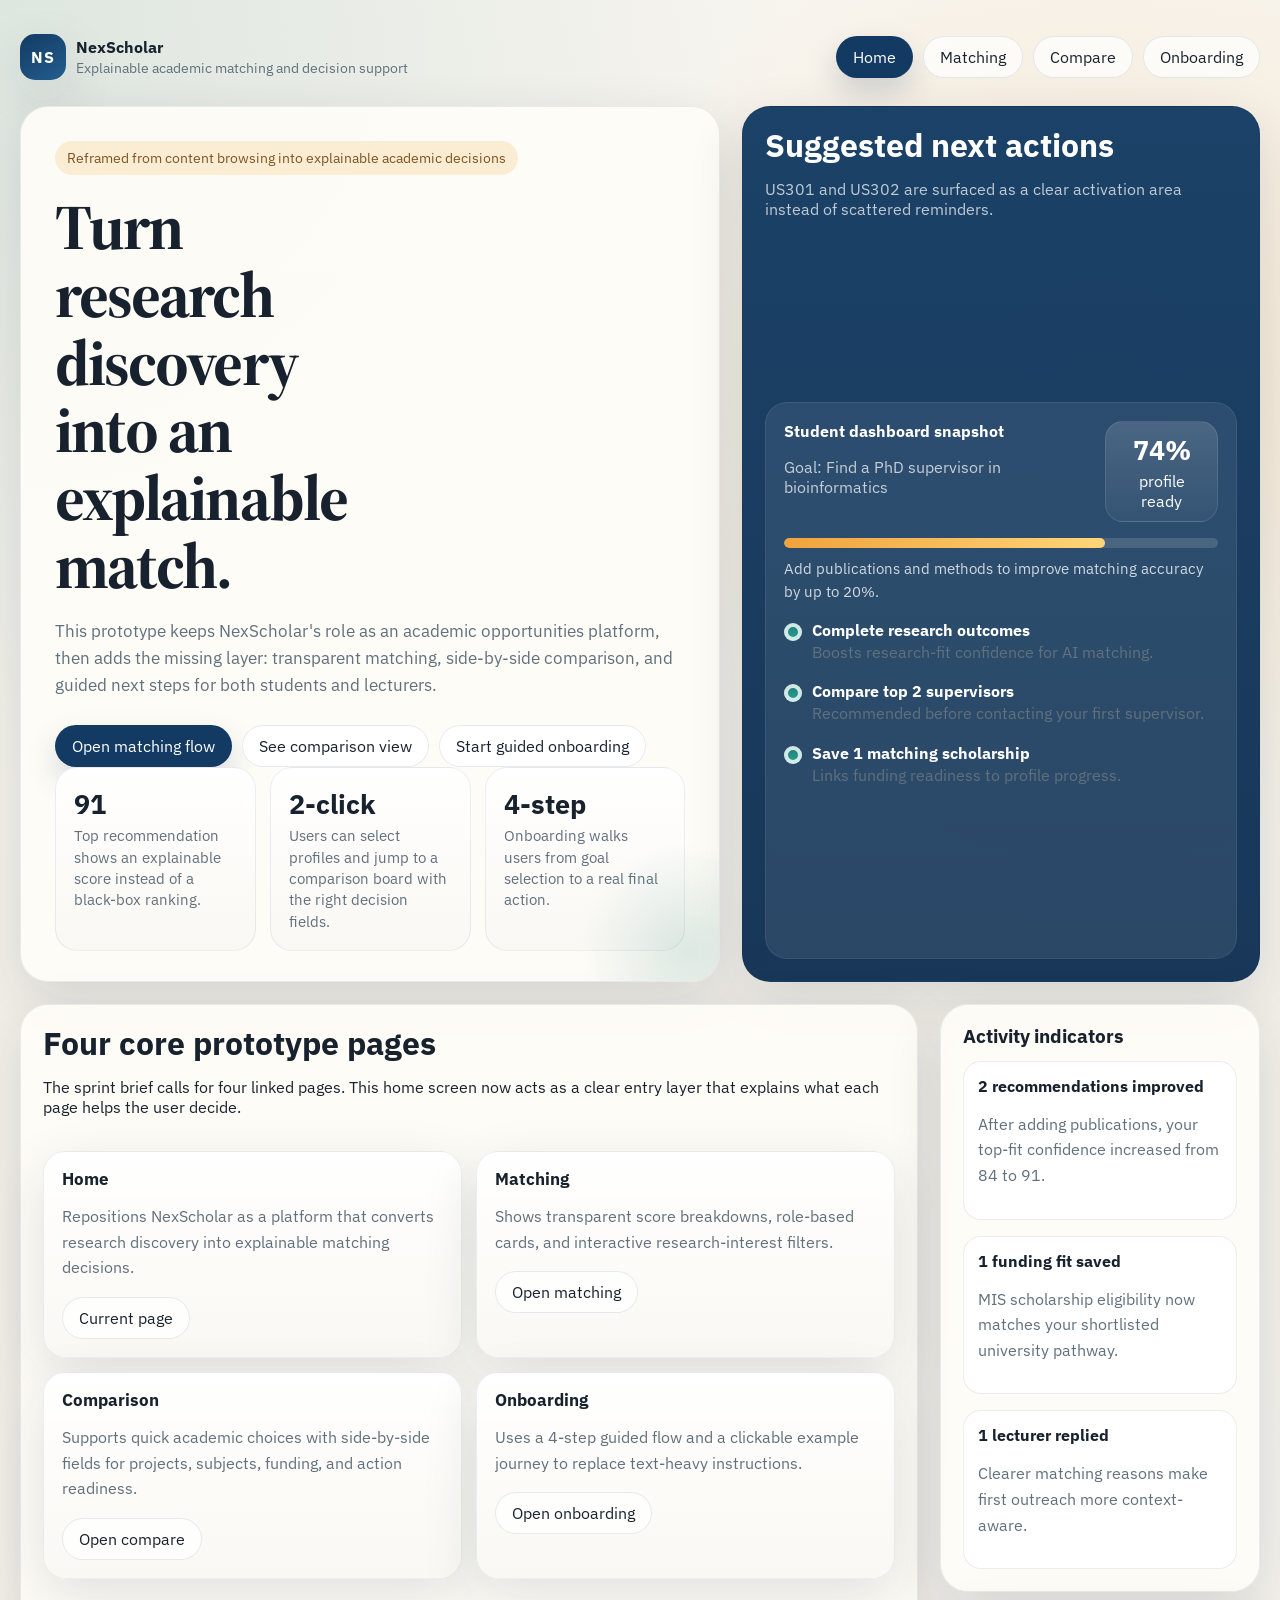
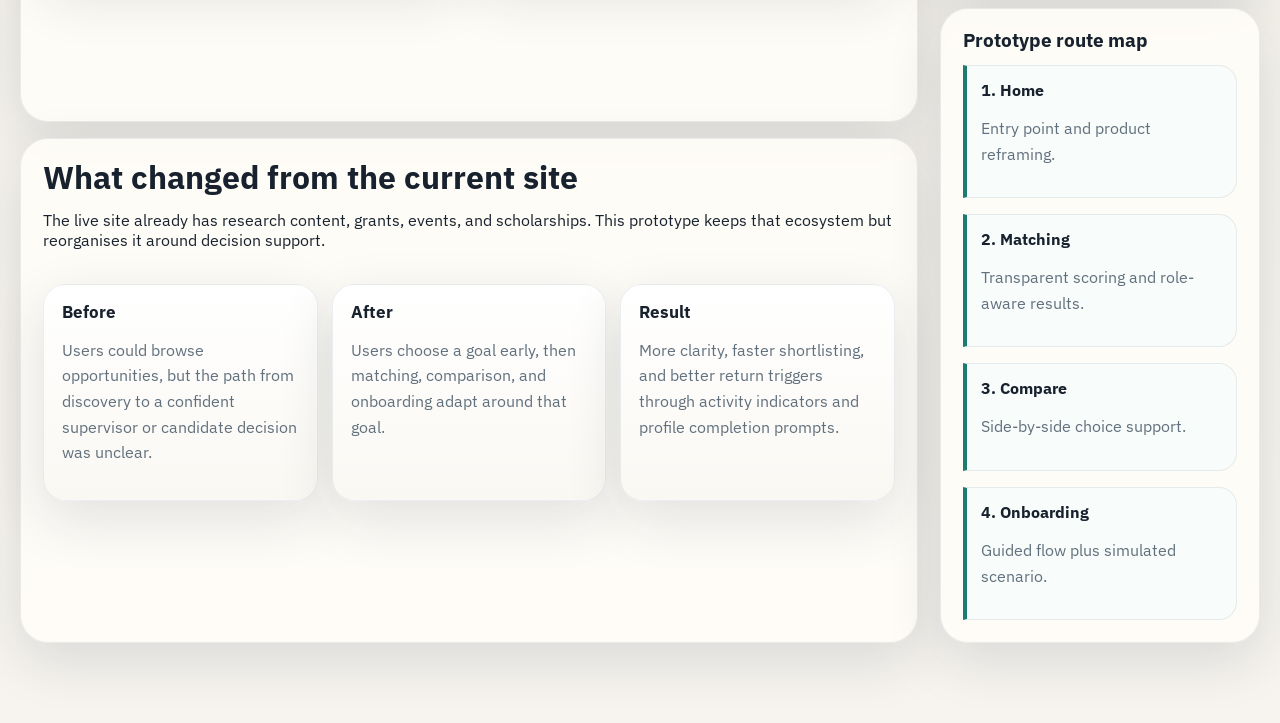
==== index.html @ a086d129 "Update prototype flow and interactions" ====
<!doctype html>
<html lang="en">
<head>
  <meta charset="UTF-8">
  <meta name="viewport" content="width=device-width, initial-scale=1.0">
  <title>NexScholar Prototype - Home</title>
  <link rel="preconnect" href="https://fonts.googleapis.com">
  <link rel="preconnect" href="https://fonts.gstatic.com" crossorigin>
  <link href="https://fonts.googleapis.com/css2?family=IBM+Plex+Sans:wght@400;500;600;700&family=Source+Serif+4:opsz,wght@8..60,600;8..60,700&display=swap" rel="stylesheet">
  <link rel="stylesheet" href="./assets/styles.css">
</head>
<body data-page="home">
  <div class="page-shell">
    <header class="topbar fade-in">
      <a class="brand" href="./index.html">
        <div class="brand-mark">NS</div>
        <div class="brand-copy">
          <strong>NexScholar</strong>
          <span>Explainable academic matching and decision support</span>
        </div>
      </a>
      <nav class="nav">
        <a class="active" href="./index.html">Home</a>
        <a href="./matching.html">Matching</a>
        <a href="./comparison.html">Compare</a>
        <a href="./onboarding.html">Onboarding</a>
      </nav>
    </header>

    <section class="hero">
      <div class="hero-copy fade-in delay-1">
        <div class="eyebrow">Reframed from content browsing into explainable academic decisions</div>
        <h1>Turn research discovery into an explainable match.</h1>
        <p>
          This prototype keeps NexScholar's role as an academic opportunities platform, then adds the missing layer:
          transparent matching, side-by-side comparison, and guided next steps for both students and lecturers.
        </p>
        <div class="hero-actions">
          <a class="button primary" href="./matching.html">Open matching flow</a>
          <a class="button secondary" href="./comparison.html">See comparison view</a>
          <a class="button secondary" href="./onboarding.html">Start guided onboarding</a>
        </div>
        <div class="stats-grid">
          <div class="stat">
            <strong>91</strong>
            <span>Top recommendation shows an explainable score instead of a black-box ranking.</span>
          </div>
          <div class="stat">
            <strong>2-click</strong>
            <span>Users can select profiles and jump to a comparison board with the right decision fields.</span>
          </div>
          <div class="stat">
            <strong>4-step</strong>
            <span>Onboarding walks users from goal selection to a real final action.</span>
          </div>
        </div>
      </div>

      <aside class="hero-panel fade-in delay-2">
        <div>
          <h2>Suggested next actions</h2>
          <p class="muted-light">US301 and US302 are surfaced as a clear activation area instead of scattered reminders.</p>
        </div>
        <div class="student-card">
          <div class="split-top">
            <div>
              <strong>Student dashboard snapshot</strong>
              <p class="muted-light">Goal: Find a PhD supervisor in bioinformatics</p>
            </div>
            <div class="score-badge">
              <strong>74%</strong>
              <span>profile ready</span>
            </div>
          </div>
          <div class="progress-shell">
            <div class="progress-track">
              <span style="width: 74%"></span>
            </div>
            <div class="progress-caption">Add publications and methods to improve matching accuracy by up to 20%.</div>
          </div>
          <div class="check-grid">
            <div class="check"><div><strong>Complete research outcomes</strong><div class="caption">Boosts research-fit confidence for AI matching.</div></div></div>
            <div class="check"><div><strong>Compare top 2 supervisors</strong><div class="caption">Recommended before contacting your first supervisor.</div></div></div>
            <div class="check"><div><strong>Save 1 matching scholarship</strong><div class="caption">Links funding readiness to profile progress.</div></div></div>
          </div>
        </div>
      </aside>
    </section>

    <div class="layout">
      <main class="stack">
        <section class="panel fade-in delay-2">
          <div class="section-head">
            <div>
              <h2>Four core prototype pages</h2>
              <p>The sprint brief calls for four linked pages. This home screen now acts as a clear entry layer that explains what each page helps the user decide.</p>
            </div>
          </div>
          <div class="tiles-2">
            <article class="tile">
              <h3>Home</h3>
              <p>Repositions NexScholar as a platform that converts research discovery into explainable matching decisions.</p>
              <div class="actions-row"><a class="pill" href="./index.html">Current page</a></div>
            </article>
            <article class="tile">
              <h3>Matching</h3>
              <p>Shows transparent score breakdowns, role-based cards, and interactive research-interest filters.</p>
              <div class="actions-row"><a class="pill" href="./matching.html">Open matching</a></div>
            </article>
            <article class="tile">
              <h3>Comparison</h3>
              <p>Supports quick academic choices with side-by-side fields for projects, subjects, funding, and action readiness.</p>
              <div class="actions-row"><a class="pill" href="./comparison.html">Open compare</a></div>
            </article>
            <article class="tile">
              <h3>Onboarding</h3>
              <p>Uses a 4-step guided flow and a clickable example journey to replace text-heavy instructions.</p>
              <div class="actions-row"><a class="pill" href="./onboarding.html">Open onboarding</a></div>
            </article>
          </div>
        </section>

        <section class="panel fade-in delay-3">
          <div class="section-head">
            <div>
              <h2>What changed from the current site</h2>
              <p>The live site already has research content, grants, events, and scholarships. This prototype keeps that ecosystem but reorganises it around decision support.</p>
            </div>
          </div>
          <div class="cards-3">
            <article class="feature-card">
              <h3>Before</h3>
              <p>Users could browse opportunities, but the path from discovery to a confident supervisor or candidate decision was unclear.</p>
            </article>
            <article class="feature-card">
              <h3>After</h3>
              <p>Users choose a goal early, then matching, comparison, and onboarding adapt around that goal.</p>
            </article>
            <article class="feature-card">
              <h3>Result</h3>
              <p>More clarity, faster shortlisting, and better return triggers through activity indicators and profile completion prompts.</p>
            </article>
          </div>
        </section>
      </main>

      <aside class="aside-column">
        <section class="aside-card fade-in delay-2">
          <h3>Activity indicators</h3>
          <div class="feed-list" style="margin-top: 14px;">
            <div class="feed-item">
              <strong>2 recommendations improved</strong>
              <p>After adding publications, your top-fit confidence increased from 84 to 91.</p>
            </div>
            <div class="feed-item">
              <strong>1 funding fit saved</strong>
              <p>MIS scholarship eligibility now matches your shortlisted university pathway.</p>
            </div>
            <div class="feed-item">
              <strong>1 lecturer replied</strong>
              <p>Clearer matching reasons make first outreach more context-aware.</p>
            </div>
          </div>
        </section>

        <section class="aside-card fade-in delay-3">
          <h3>Prototype route map</h3>
          <div class="timeline" style="margin-top: 14px;">
            <div class="timeline-item">
              <strong>1. Home</strong>
              <p>Entry point and product reframing.</p>
            </div>
            <div class="timeline-item">
              <strong>2. Matching</strong>
              <p>Transparent scoring and role-aware results.</p>
            </div>
            <div class="timeline-item">
              <strong>3. Compare</strong>
              <p>Side-by-side choice support.</p>
            </div>
            <div class="timeline-item">
              <strong>4. Onboarding</strong>
              <p>Guided flow plus simulated scenario.</p>
            </div>
          </div>
        </section>
      </aside>
    </div>
  </div>

  <script src="./assets/app.js"></script>
</body>
</html>
---- assets/styles.css ----
:root {
  --bg: #f4f1ea;
  --paper: rgba(255, 253, 248, 0.9);
  --ink: #18222e;
  --muted: #61707d;
  --line: #d7d0c4;
  --deep: #123a63;
  --deep-2: #1d4d7b;
  --accent: #1e7b72;
  --warm: #f1a33c;
  --rose: #c96a5b;
  --soft-blue: #dfeaf6;
  --soft-green: #ddf0ea;
  --soft-gold: #faedd4;
  --soft-rose: #f7e0db;
  --shadow: 0 18px 55px rgba(16, 34, 51, 0.12);
  --radius-xl: 28px;
  --radius-lg: 22px;
  --radius-md: 18px;
}

* {
  box-sizing: border-box;
}

html {
  scroll-behavior: smooth;
}

body {
  margin: 0;
  color: var(--ink);
  font-family: "IBM Plex Sans", sans-serif;
  background:
    radial-gradient(circle at top left, rgba(30, 123, 114, 0.12), transparent 30%),
    radial-gradient(circle at 86% 16%, rgba(241, 163, 60, 0.16), transparent 22%),
    linear-gradient(180deg, #f8f5ef 0%, #f2efe8 45%, #f7f4ef 100%);
}

a {
  color: inherit;
  text-decoration: none;
}

button {
  font: inherit;
}

.page-shell {
  max-width: 1320px;
  margin: 0 auto;
  padding: 24px 20px 80px;
}

.topbar,
.brand,
.nav,
.hero-actions,
.actions-row,
.chip-row,
.tags,
.meta,
.tour-controls {
  display: flex;
  gap: 10px;
  flex-wrap: wrap;
}

.topbar {
  align-items: center;
  justify-content: space-between;
  padding: 10px 0 26px;
}

.brand {
  align-items: center;
}

.brand-mark {
  width: 46px;
  height: 46px;
  border-radius: 15px;
  background: linear-gradient(145deg, var(--deep), #245e8f);
  display: grid;
  place-items: center;
  color: white;
  font-weight: 700;
  letter-spacing: 0.06em;
  box-shadow: var(--shadow);
}

.brand-copy strong {
  display: block;
  font-size: 1rem;
}

.brand-copy span {
  color: var(--muted);
  font-size: 0.9rem;
}

.nav {
  align-items: center;
  justify-content: flex-end;
}

.nav a,
.button,
.pill,
.role-toggle button,
.mini-tab,
.workflow-action {
  border: 1px solid rgba(18, 58, 99, 0.1);
  background: rgba(255, 255, 255, 0.72);
  color: var(--ink);
  border-radius: 999px;
  padding: 10px 16px;
  cursor: pointer;
  transition: 180ms ease;
}

.nav a:hover,
.button:hover,
.pill:hover,
.role-toggle button:hover,
.mini-tab:hover,
.workflow-action:hover {
  transform: translateY(-1px);
  border-color: rgba(18, 58, 99, 0.2);
  background: white;
}

.nav a.active,
.button.primary,
.role-toggle button.active,
.mini-tab.active,
.workflow-action.active {
  background: var(--deep);
  color: white;
  border-color: transparent;
  box-shadow: 0 14px 30px rgba(18, 58, 99, 0.18);
}

.button.secondary {
  background: white;
}

.eyebrow {
  display: inline-flex;
  align-items: center;
  gap: 10px;
  padding: 8px 12px;
  border-radius: 999px;
  background: var(--soft-gold);
  color: #7f5420;
  font-size: 0.88rem;
  margin-bottom: 18px;
}

.hero,
.layout,
.workflow-shell,
.comparison-grid {
  display: grid;
  gap: 22px;
}

.hero {
  grid-template-columns: 1.15fr 0.85fr;
  align-items: stretch;
  margin-bottom: 22px;
}

.layout {
  grid-template-columns: minmax(0, 1fr) 320px;
}

.comparison-grid {
  grid-template-columns: repeat(auto-fit, minmax(260px, 1fr));
}

.workflow-shell {
  grid-template-columns: 280px minmax(0, 1fr);
}

.stack,
.aside-column,
.meter,
.check-grid,
.compare-list,
.list-stack,
.timeline,
.feed-list,
.step-list,
.step-flow {
  display: grid;
  gap: 16px;
}

.hero-copy,
.hero-panel,
.panel,
.tile,
.feature-card,
.aside-card,
.match-card,
.compare-card,
.step-card,
.demo-panel {
  background: var(--paper);
  border: 1px solid rgba(24, 34, 46, 0.08);
  border-radius: var(--radius-xl);
  box-shadow: var(--shadow);
}

.hero-copy {
  padding: 34px 34px 30px;
  position: relative;
  overflow: hidden;
}

.hero-copy::after {
  content: "";
  position: absolute;
  inset: auto -80px -80px auto;
  width: 220px;
  height: 220px;
  border-radius: 50%;
  background: radial-gradient(circle, rgba(30, 123, 114, 0.15), transparent 70%);
}

h1,
h2,
h3,
h4 {
  margin: 0;
  line-height: 1.06;
}

h1,
.display {
  font-family: "Source Serif 4", serif;
  letter-spacing: -0.03em;
}

h1 {
  font-size: clamp(2.8rem, 5vw, 4.5rem);
  max-width: 10ch;
}

h2 {
  font-size: 2rem;
}

.hero-copy p,
.feature-card p,
.tile p,
.aside-card p,
.caption,
.compare-card p,
.match-card p,
.demo-panel p {
  color: var(--muted);
  line-height: 1.6;
}

.hero-copy p {
  max-width: 62ch;
  font-size: 1.06rem;
  margin: 18px 0 26px;
}

.stats-grid,
.tiles-2,
.cards-2,
.cards-3 {
  display: grid;
  gap: 14px;
}

.stats-grid {
  grid-template-columns: repeat(3, minmax(0, 1fr));
}

.tiles-2,
.cards-2 {
  grid-template-columns: repeat(2, minmax(0, 1fr));
}

.cards-3 {
  grid-template-columns: repeat(3, minmax(0, 1fr));
}

.stat,
.tile,
.feature-card,
.match-card,
.compare-card,
.step-card {
  padding: 18px;
  border-radius: var(--radius-lg);
  border: 1px solid rgba(18, 58, 99, 0.08);
  background: linear-gradient(180deg, #ffffff, #faf8f3);
}

.hero-panel {
  padding: 22px;
  display: grid;
  gap: 16px;
  background: linear-gradient(180deg, rgba(18, 58, 99, 0.96), rgba(15, 47, 82, 0.96));
  color: white;
}

.muted-light {
  color: rgba(255, 255, 255, 0.72);
}

.student-card,
.dark-card {
  background: rgba(255, 255, 255, 0.08);
  border-radius: var(--radius-lg);
  padding: 18px;
  border: 1px solid rgba(255, 255, 255, 0.08);
}

.split-top,
.match-header,
.section-head {
  display: flex;
  justify-content: space-between;
  gap: 12px;
  align-items: flex-start;
}

.section-head {
  margin-bottom: 18px;
}

.score-badge,
.score-chip {
  min-width: 84px;
  text-align: center;
  border-radius: var(--radius-md);
  padding: 10px 12px;
}

.score-badge {
  border: 1px solid rgba(255, 255, 255, 0.1);
  background: linear-gradient(180deg, rgba(255,255,255,0.14), rgba(255,255,255,0.04));
}

.score-chip {
  background: var(--soft-blue);
  color: var(--deep);
}

.score-badge strong,
.score-chip strong,
.stat strong {
  display: block;
  font-size: 1.7rem;
  margin-bottom: 4px;
}

.stat span {
  color: var(--muted);
  font-size: 0.92rem;
  line-height: 1.45;
}

.progress-shell {
  margin: 16px 0;
}

.progress-track,
.bar {
  width: 100%;
  height: 10px;
  background: rgba(255,255,255,0.14);
  border-radius: 999px;
  overflow: hidden;
}

.progress-track span,
.bar span {
  display: block;
  height: 100%;
  border-radius: inherit;
  background: linear-gradient(90deg, var(--warm), #ffd578);
}

.progress-caption {
  margin-top: 10px;
  color: rgba(255,255,255,0.78);
  line-height: 1.55;
  font-size: 0.92rem;
}

.meter-row {
  display: grid;
  grid-template-columns: 110px 1fr 38px;
  gap: 12px;
  align-items: center;
}

.meter-row strong {
  font-size: 0.95rem;
}

.explain,
.demo-panel {
  margin-top: 16px;
  padding: 14px;
  background: var(--soft-blue);
  border-radius: var(--radius-md);
  color: #234b74;
  line-height: 1.55;
}

.panel,
.aside-card {
  padding: 22px;
}

.filter-shell {
  display: grid;
  gap: 14px;
}

.filter-group {
  display: grid;
  gap: 10px;
}

.filter-label {
  font-size: 0.9rem;
  color: var(--muted);
  font-weight: 600;
}

.match-card {
  display: grid;
  gap: 14px;
}

.match-card .tags,
.compare-card .tags {
  gap: 8px;
}

.tag {
  font-size: 0.82rem;
  padding: 8px 10px;
  border-radius: 999px;
  background: #eef4f7;
  color: #365269;
}

.meta span {
  font-size: 0.78rem;
  padding: 6px 9px;
  border-radius: 999px;
  background: #edf2f7;
  color: #48617b;
}

.compare-row {
  display: grid;
  grid-template-columns: 1fr auto;
  gap: 12px;
  padding-bottom: 10px;
  border-bottom: 1px dashed var(--line);
  font-size: 0.95rem;
}

.compare-row:last-child {
  border-bottom: 0;
  padding-bottom: 0;
}

.aside-column {
  position: sticky;
  top: 14px;
  align-self: start;
}

.timeline-item,
.feed-item,
.rail-item {
  padding: 14px;
  border-radius: var(--radius-md);
  background: #fff;
  border: 1px solid rgba(24, 34, 46, 0.08);
}

.timeline-item {
  border-left: 4px solid var(--accent);
  background: #f8fcfb;
  border-radius: 0 var(--radius-md) var(--radius-md) 0;
}

.timeline-item strong,
.feed-item strong,
.rail-item strong {
  display: block;
  margin-bottom: 6px;
}

.step-card {
  display: grid;
  grid-template-columns: 40px 1fr;
  gap: 12px;
  opacity: 0.6;
  transition: 180ms ease;
}

.step-card.active,
.step-card.complete {
  opacity: 1;
}

.step-card.complete {
  background: linear-gradient(180deg, #fff, #f4faf7);
}

.step-index {
  width: 40px;
  height: 40px;
  border-radius: 14px;
  display: grid;
  place-items: center;
  background: var(--soft-green);
  color: #185850;
  font-weight: 700;
}

.check {
  display: grid;
  grid-template-columns: 18px 1fr;
  gap: 10px;
  align-items: start;
}

.checkbox-row {
  display: flex;
  align-items: center;
  gap: 10px;
  color: var(--muted);
  font-size: 0.94rem;
}

.checkbox-row input {
  width: 16px;
  height: 16px;
}

.check::before {
  content: "";
  width: 18px;
  height: 18px;
  margin-top: 3px;
  border-radius: 50%;
  background: linear-gradient(180deg, var(--accent), #2aa39a);
  box-shadow: inset 0 0 0 4px rgba(255,255,255,0.8);
}

.workflow-column h3 {
  margin-bottom: 12px;
}

.workflow-action {
  text-align: left;
}

.table-shell {
  overflow-x: auto;
}

.compare-table {
  width: 100%;
  border-collapse: collapse;
  min-width: 720px;
}

.compare-table th,
.compare-table td {
  padding: 14px;
  border-bottom: 1px solid #ebe5d8;
  text-align: left;
  vertical-align: top;
}

.compare-table th {
  background: #fbf7ef;
  font-size: 0.92rem;
}

.compare-card h3,
.match-card h3,
.tile h3,
.feature-card h3 {
  font-size: 1.08rem;
  margin-bottom: 6px;
}

.compare-card .score-line {
  display: flex;
  align-items: center;
  justify-content: space-between;
  gap: 12px;
  margin-bottom: 12px;
}

.status-good {
  color: #196a4a;
}

.status-warn {
  color: #9a5b0d;
}

.status-risk {
  color: #a14236;
}

.tour-overlay {
  position: fixed;
  inset: 0;
  z-index: 50;
}

.tour-backdrop {
  position: absolute;
  inset: 0;
  background: rgba(15, 27, 41, 0.58);
  backdrop-filter: blur(3px);
}

.tour-bubble {
  position: absolute;
  right: 24px;
  bottom: 24px;
  width: min(420px, calc(100vw - 32px));
  padding: 24px;
  border-radius: var(--radius-xl);
  background: white;
  box-shadow: 0 24px 70px rgba(9, 20, 34, 0.28);
}

.fade-in {
  opacity: 0;
  transform: translateY(16px);
  animation: fadeUp 0.7s ease forwards;
}

.delay-1 { animation-delay: 0.08s; }
.delay-2 { animation-delay: 0.16s; }
.delay-3 { animation-delay: 0.24s; }

@keyframes fadeUp {
  to {
    opacity: 1;
    transform: translateY(0);
  }
}

@media (max-width: 1120px) {
  .hero,
  .layout,
  .workflow-shell {
    grid-template-columns: 1fr;
  }

  .aside-column {
    position: static;
  }
}

@media (max-width: 820px) {
  .stats-grid,
  .tiles-2,
  .cards-2,
  .cards-3 {
    grid-template-columns: 1fr;
  }

  .topbar,
  .section-head,
  .split-top,
  .match-header {
    align-items: flex-start;
  }

  .nav {
    justify-content: flex-start;
  }

  .meter-row {
    grid-template-columns: 1fr;
  }
}
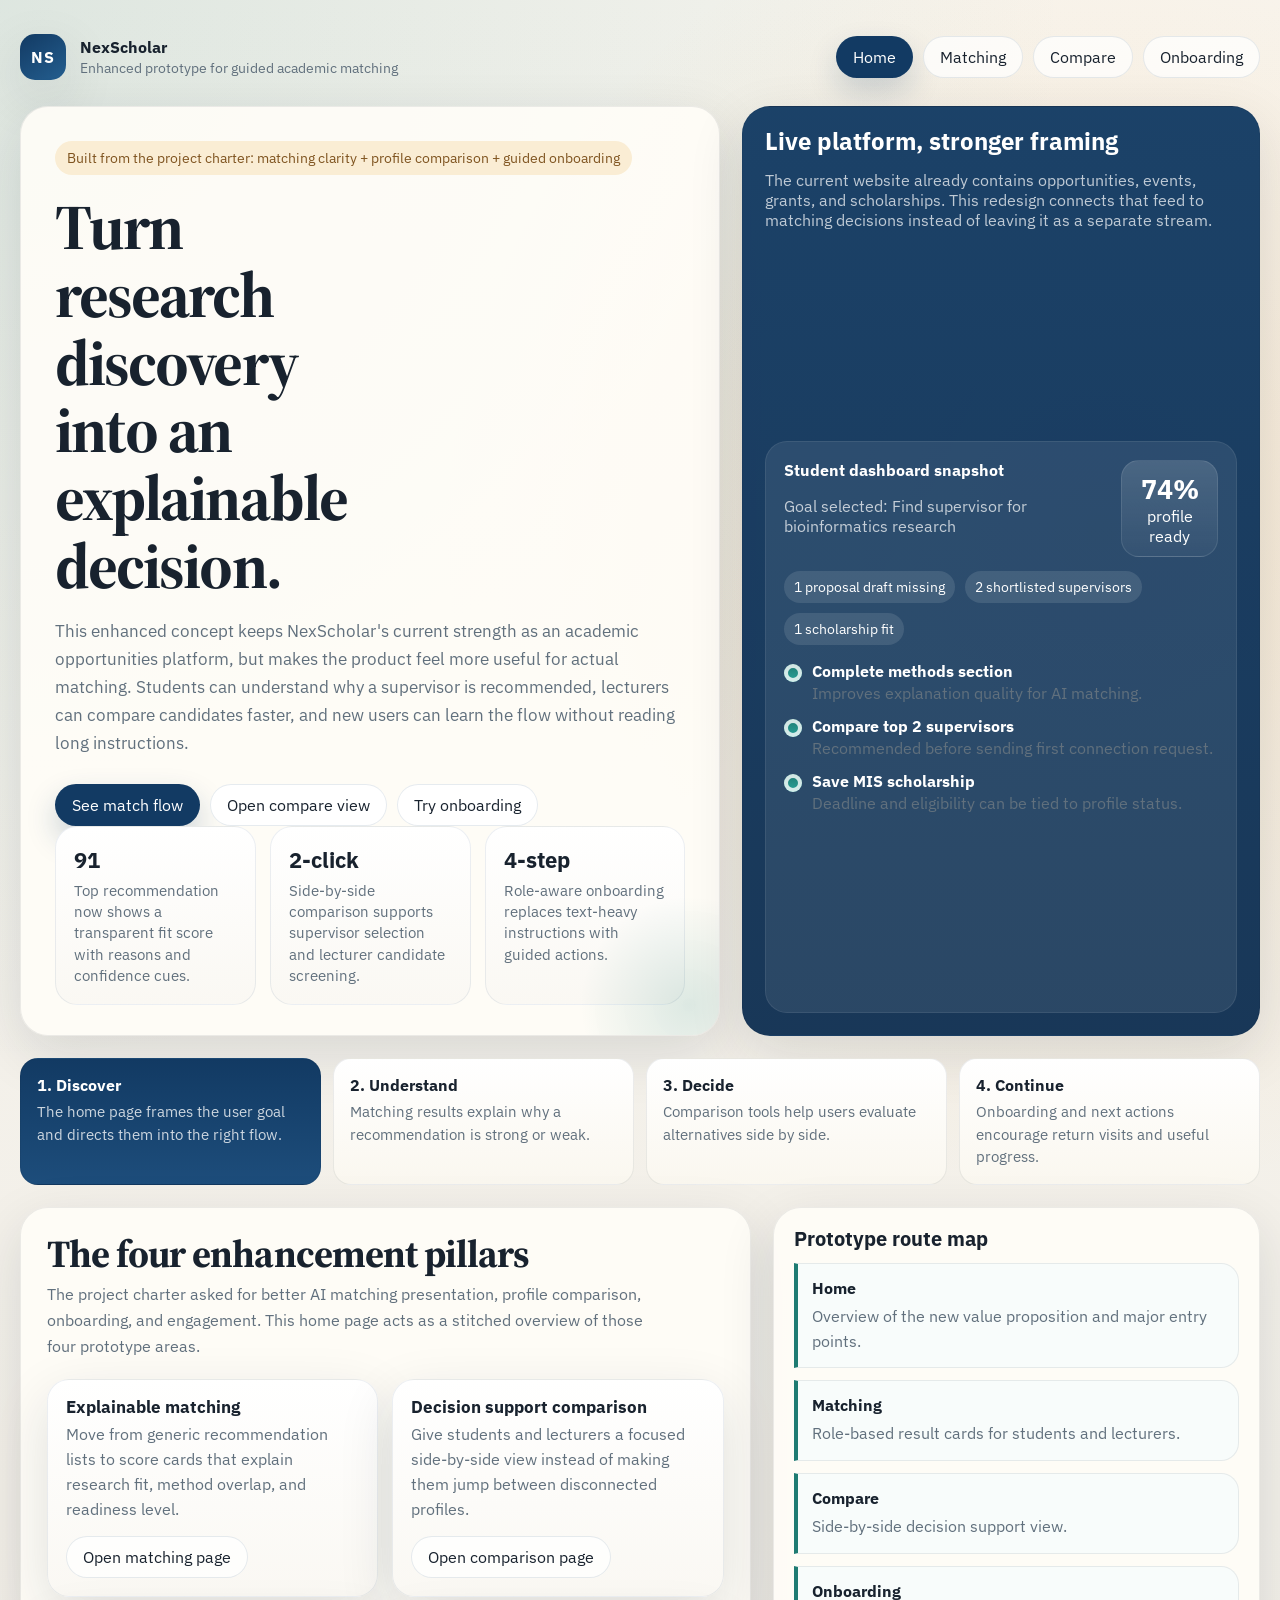
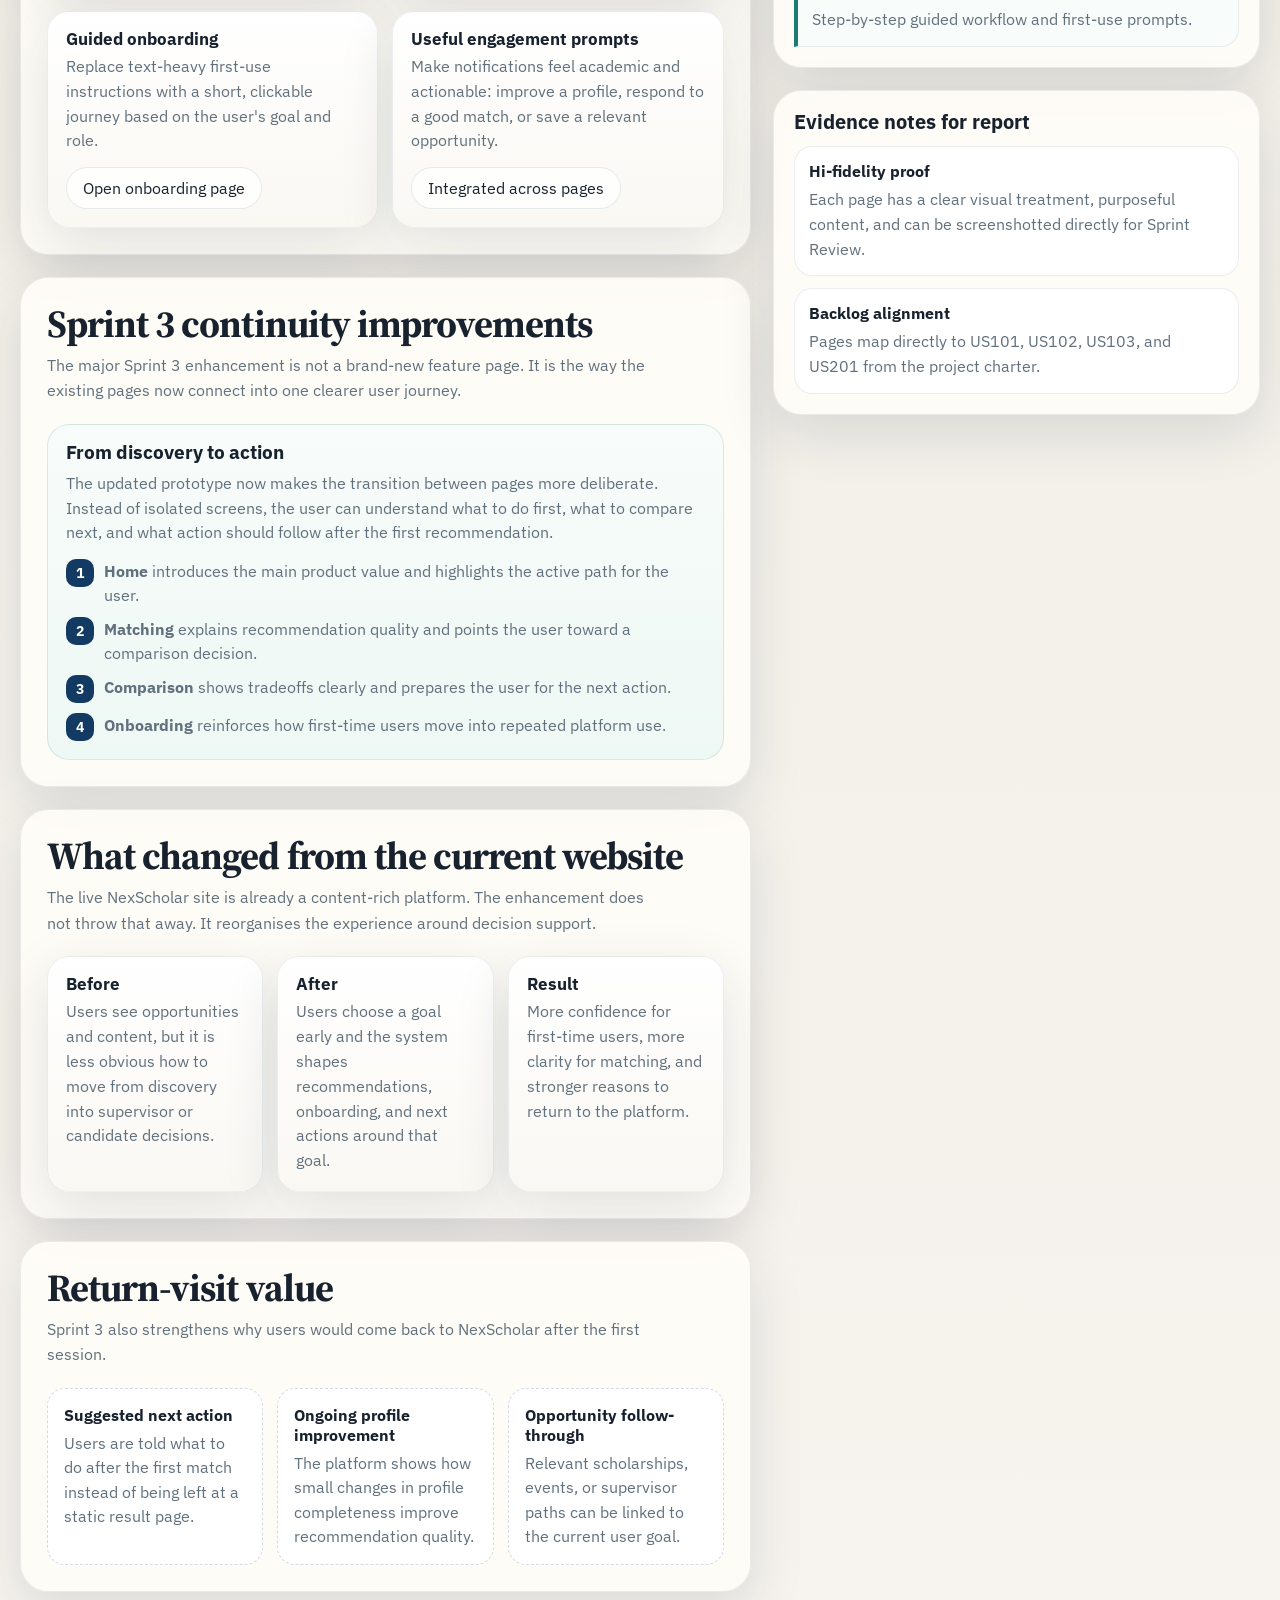
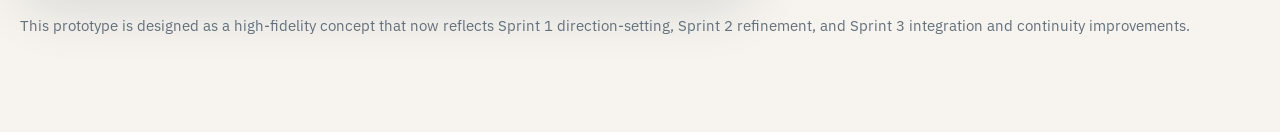
==== commit 54cf9862: "Update Sprint 3 prototype flow" ====
--- a/index.html
+++ b/index.html
@@ -9,16 +9,16 @@
   <link href="https://fonts.googleapis.com/css2?family=IBM+Plex+Sans:wght@400;500;600;700&family=Source+Serif+4:opsz,wght@8..60,600;8..60,700&display=swap" rel="stylesheet">
   <link rel="stylesheet" href="./assets/styles.css">
 </head>
-<body data-page="home">
+<body>
   <div class="page-shell">
     <header class="topbar fade-in">
-      <a class="brand" href="./index.html">
+      <div class="brand">
         <div class="brand-mark">NS</div>
         <div class="brand-copy">
           <strong>NexScholar</strong>
-          <span>Explainable academic matching and decision support</span>
-        </div>
-      </a>
+          <span>Enhanced prototype for guided academic matching</span>
+        </div>
+      </div>
       <nav class="nav">
         <a class="active" href="./index.html">Home</a>
         <a href="./matching.html">Matching</a>
@@ -29,62 +29,80 @@
 
     <section class="hero">
       <div class="hero-copy fade-in delay-1">
-        <div class="eyebrow">Reframed from content browsing into explainable academic decisions</div>
-        <h1>Turn research discovery into an explainable match.</h1>
+        <div class="eyebrow">Built from the project charter: matching clarity + profile comparison + guided onboarding</div>
+        <h1>Turn research discovery into an explainable decision.</h1>
         <p>
-          This prototype keeps NexScholar's role as an academic opportunities platform, then adds the missing layer:
-          transparent matching, side-by-side comparison, and guided next steps for both students and lecturers.
+          This enhanced concept keeps NexScholar's current strength as an academic opportunities platform, but makes the product feel more useful for actual matching.
+          Students can understand why a supervisor is recommended, lecturers can compare candidates faster, and new users can learn the flow without reading long instructions.
         </p>
         <div class="hero-actions">
-          <a class="button primary" href="./matching.html">Open matching flow</a>
-          <a class="button secondary" href="./comparison.html">See comparison view</a>
-          <a class="button secondary" href="./onboarding.html">Start guided onboarding</a>
+          <a class="button primary" href="./matching.html">See match flow</a>
+          <a class="button secondary" href="./comparison.html">Open compare view</a>
+          <a class="button secondary" href="./onboarding.html">Try onboarding</a>
         </div>
         <div class="stats-grid">
           <div class="stat">
             <strong>91</strong>
-            <span>Top recommendation shows an explainable score instead of a black-box ranking.</span>
+            <span>Top recommendation now shows a transparent fit score with reasons and confidence cues.</span>
           </div>
           <div class="stat">
             <strong>2-click</strong>
-            <span>Users can select profiles and jump to a comparison board with the right decision fields.</span>
+            <span>Side-by-side comparison supports supervisor selection and lecturer candidate screening.</span>
           </div>
           <div class="stat">
             <strong>4-step</strong>
-            <span>Onboarding walks users from goal selection to a real final action.</span>
+            <span>Role-aware onboarding replaces text-heavy instructions with guided actions.</span>
           </div>
         </div>
       </div>
 
       <aside class="hero-panel fade-in delay-2">
         <div>
-          <h2>Suggested next actions</h2>
-          <p class="muted-light">US301 and US302 are surfaced as a clear activation area instead of scattered reminders.</p>
+          <h2>Live platform, stronger framing</h2>
+          <p class="muted-light">The current website already contains opportunities, events, grants, and scholarships. This redesign connects that feed to matching decisions instead of leaving it as a separate stream.</p>
         </div>
         <div class="student-card">
           <div class="split-top">
             <div>
               <strong>Student dashboard snapshot</strong>
-              <p class="muted-light">Goal: Find a PhD supervisor in bioinformatics</p>
+              <p class="muted-light">Goal selected: Find supervisor for bioinformatics research</p>
             </div>
             <div class="score-badge">
               <strong>74%</strong>
               <span>profile ready</span>
             </div>
           </div>
-          <div class="progress-shell">
-            <div class="progress-track">
-              <span style="width: 74%"></span>
-            </div>
-            <div class="progress-caption">Add publications and methods to improve matching accuracy by up to 20%.</div>
+          <div class="tags" style="margin: 14px 0 16px;">
+            <span class="tag">1 proposal draft missing</span>
+            <span class="tag">2 shortlisted supervisors</span>
+            <span class="tag">1 scholarship fit</span>
           </div>
           <div class="check-grid">
-            <div class="check"><div><strong>Complete research outcomes</strong><div class="caption">Boosts research-fit confidence for AI matching.</div></div></div>
-            <div class="check"><div><strong>Compare top 2 supervisors</strong><div class="caption">Recommended before contacting your first supervisor.</div></div></div>
-            <div class="check"><div><strong>Save 1 matching scholarship</strong><div class="caption">Links funding readiness to profile progress.</div></div></div>
+            <div class="check"><div><strong>Complete methods section</strong><div class="caption">Improves explanation quality for AI matching.</div></div></div>
+            <div class="check"><div><strong>Compare top 2 supervisors</strong><div class="caption">Recommended before sending first connection request.</div></div></div>
+            <div class="check"><div><strong>Save MIS scholarship</strong><div class="caption">Deadline and eligibility can be tied to profile status.</div></div></div>
           </div>
         </div>
       </aside>
+    </section>
+
+    <section class="journey-strip fade-in delay-2">
+      <div class="journey-step active">
+        <strong>1. Discover</strong>
+        <p>The home page frames the user goal and directs them into the right flow.</p>
+      </div>
+      <div class="journey-step">
+        <strong>2. Understand</strong>
+        <p>Matching results explain why a recommendation is strong or weak.</p>
+      </div>
+      <div class="journey-step">
+        <strong>3. Decide</strong>
+        <p>Comparison tools help users evaluate alternatives side by side.</p>
+      </div>
+      <div class="journey-step">
+        <strong>4. Continue</strong>
+        <p>Onboarding and next actions encourage return visits and useful progress.</p>
+      </div>
     </section>
 
     <div class="layout">
@@ -92,30 +110,38 @@
         <section class="panel fade-in delay-2">
           <div class="section-head">
             <div>
-              <h2>Four core prototype pages</h2>
-              <p>The sprint brief calls for four linked pages. This home screen now acts as a clear entry layer that explains what each page helps the user decide.</p>
+              <h2>The four enhancement pillars</h2>
+              <p>The project charter asked for better AI matching presentation, profile comparison, onboarding, and engagement. This home page acts as a stitched overview of those four prototype areas.</p>
             </div>
           </div>
           <div class="tiles-2">
             <article class="tile">
-              <h3>Home</h3>
-              <p>Repositions NexScholar as a platform that converts research discovery into explainable matching decisions.</p>
-              <div class="actions-row"><a class="pill" href="./index.html">Current page</a></div>
-            </article>
-            <article class="tile">
-              <h3>Matching</h3>
-              <p>Shows transparent score breakdowns, role-based cards, and interactive research-interest filters.</p>
-              <div class="actions-row"><a class="pill" href="./matching.html">Open matching</a></div>
-            </article>
-            <article class="tile">
-              <h3>Comparison</h3>
-              <p>Supports quick academic choices with side-by-side fields for projects, subjects, funding, and action readiness.</p>
-              <div class="actions-row"><a class="pill" href="./comparison.html">Open compare</a></div>
-            </article>
-            <article class="tile">
-              <h3>Onboarding</h3>
-              <p>Uses a 4-step guided flow and a clickable example journey to replace text-heavy instructions.</p>
-              <div class="actions-row"><a class="pill" href="./onboarding.html">Open onboarding</a></div>
+              <h3>Explainable matching</h3>
+              <p>Move from generic recommendation lists to score cards that explain research fit, method overlap, and readiness level.</p>
+              <div class="actions-row" style="margin-top: 14px;">
+                <a class="pill" href="./matching.html">Open matching page</a>
+              </div>
+            </article>
+            <article class="tile">
+              <h3>Decision support comparison</h3>
+              <p>Give students and lecturers a focused side-by-side view instead of making them jump between disconnected profiles.</p>
+              <div class="actions-row" style="margin-top: 14px;">
+                <a class="pill" href="./comparison.html">Open comparison page</a>
+              </div>
+            </article>
+            <article class="tile">
+              <h3>Guided onboarding</h3>
+              <p>Replace text-heavy first-use instructions with a short, clickable journey based on the user's goal and role.</p>
+              <div class="actions-row" style="margin-top: 14px;">
+                <a class="pill" href="./onboarding.html">Open onboarding page</a>
+              </div>
+            </article>
+            <article class="tile">
+              <h3>Useful engagement prompts</h3>
+              <p>Make notifications feel academic and actionable: improve a profile, respond to a good match, or save a relevant opportunity.</p>
+              <div class="actions-row" style="margin-top: 14px;">
+                <span class="pill">Integrated across pages</span>
+              </div>
             </article>
           </div>
         </section>
@@ -123,71 +149,123 @@
         <section class="panel fade-in delay-3">
           <div class="section-head">
             <div>
-              <h2>What changed from the current site</h2>
-              <p>The live site already has research content, grants, events, and scholarships. This prototype keeps that ecosystem but reorganises it around decision support.</p>
+              <h2>Sprint 3 continuity improvements</h2>
+              <p>The major Sprint 3 enhancement is not a brand-new feature page. It is the way the existing pages now connect into one clearer user journey.</p>
+            </div>
+          </div>
+          <div class="journey-card">
+            <h3>From discovery to action</h3>
+            <p>The updated prototype now makes the transition between pages more deliberate. Instead of isolated screens, the user can understand what to do first, what to compare next, and what action should follow after the first recommendation.</p>
+            <div class="connector-list">
+              <div class="connector-item">
+                <div class="badge">1</div>
+                <p><strong>Home</strong> introduces the main product value and highlights the active path for the user.</p>
+              </div>
+              <div class="connector-item">
+                <div class="badge">2</div>
+                <p><strong>Matching</strong> explains recommendation quality and points the user toward a comparison decision.</p>
+              </div>
+              <div class="connector-item">
+                <div class="badge">3</div>
+                <p><strong>Comparison</strong> shows tradeoffs clearly and prepares the user for the next action.</p>
+              </div>
+              <div class="connector-item">
+                <div class="badge">4</div>
+                <p><strong>Onboarding</strong> reinforces how first-time users move into repeated platform use.</p>
+              </div>
+            </div>
+          </div>
+        </section>
+
+        <section class="panel fade-in delay-3">
+          <div class="section-head">
+            <div>
+              <h2>What changed from the current website</h2>
+              <p>The live NexScholar site is already a content-rich platform. The enhancement does not throw that away. It reorganises the experience around decision support.</p>
             </div>
           </div>
           <div class="cards-3">
             <article class="feature-card">
               <h3>Before</h3>
-              <p>Users could browse opportunities, but the path from discovery to a confident supervisor or candidate decision was unclear.</p>
+              <p>Users see opportunities and content, but it is less obvious how to move from discovery into supervisor or candidate decisions.</p>
             </article>
             <article class="feature-card">
               <h3>After</h3>
-              <p>Users choose a goal early, then matching, comparison, and onboarding adapt around that goal.</p>
+              <p>Users choose a goal early and the system shapes recommendations, onboarding, and next actions around that goal.</p>
             </article>
             <article class="feature-card">
               <h3>Result</h3>
-              <p>More clarity, faster shortlisting, and better return triggers through activity indicators and profile completion prompts.</p>
-            </article>
+              <p>More confidence for first-time users, more clarity for matching, and stronger reasons to return to the platform.</p>
+            </article>
+          </div>
+        </section>
+
+        <section class="panel fade-in delay-3">
+          <div class="section-head">
+            <div>
+              <h2>Return-visit value</h2>
+              <p>Sprint 3 also strengthens why users would come back to NexScholar after the first session.</p>
+            </div>
+          </div>
+          <div class="action-flow">
+            <div class="action-box">
+              <strong>Suggested next action</strong>
+              <p>Users are told what to do after the first match instead of being left at a static result page.</p>
+            </div>
+            <div class="action-box">
+              <strong>Ongoing profile improvement</strong>
+              <p>The platform shows how small changes in profile completeness improve recommendation quality.</p>
+            </div>
+            <div class="action-box">
+              <strong>Opportunity follow-through</strong>
+              <p>Relevant scholarships, events, or supervisor paths can be linked to the current user goal.</p>
+            </div>
           </div>
         </section>
       </main>
 
       <aside class="aside-column">
         <section class="aside-card fade-in delay-2">
-          <h3>Activity indicators</h3>
+          <h3 style="font-size: 1.25rem;">Prototype route map</h3>
+          <div class="timeline" style="margin-top: 14px;">
+            <div class="timeline-item">
+              <strong>Home</strong>
+              <p>Overview of the new value proposition and major entry points.</p>
+            </div>
+            <div class="timeline-item">
+              <strong>Matching</strong>
+              <p>Role-based result cards for students and lecturers.</p>
+            </div>
+            <div class="timeline-item">
+              <strong>Compare</strong>
+              <p>Side-by-side decision support view.</p>
+            </div>
+            <div class="timeline-item">
+              <strong>Onboarding</strong>
+              <p>Step-by-step guided workflow and first-use prompts.</p>
+            </div>
+          </div>
+        </section>
+
+        <section class="aside-card fade-in delay-3">
+          <h3 style="font-size: 1.25rem;">Evidence notes for report</h3>
           <div class="feed-list" style="margin-top: 14px;">
             <div class="feed-item">
-              <strong>2 recommendations improved</strong>
-              <p>After adding publications, your top-fit confidence increased from 84 to 91.</p>
+              <strong>Hi-fidelity proof</strong>
+              <p>Each page has a clear visual treatment, purposeful content, and can be screenshotted directly for Sprint Review.</p>
             </div>
             <div class="feed-item">
-              <strong>1 funding fit saved</strong>
-              <p>MIS scholarship eligibility now matches your shortlisted university pathway.</p>
-            </div>
-            <div class="feed-item">
-              <strong>1 lecturer replied</strong>
-              <p>Clearer matching reasons make first outreach more context-aware.</p>
-            </div>
-          </div>
-        </section>
-
-        <section class="aside-card fade-in delay-3">
-          <h3>Prototype route map</h3>
-          <div class="timeline" style="margin-top: 14px;">
-            <div class="timeline-item">
-              <strong>1. Home</strong>
-              <p>Entry point and product reframing.</p>
-            </div>
-            <div class="timeline-item">
-              <strong>2. Matching</strong>
-              <p>Transparent scoring and role-aware results.</p>
-            </div>
-            <div class="timeline-item">
-              <strong>3. Compare</strong>
-              <p>Side-by-side choice support.</p>
-            </div>
-            <div class="timeline-item">
-              <strong>4. Onboarding</strong>
-              <p>Guided flow plus simulated scenario.</p>
+              <strong>Backlog alignment</strong>
+              <p>Pages map directly to US101, US102, US103, and US201 from the project charter.</p>
             </div>
           </div>
         </section>
       </aside>
     </div>
+
+    <p class="footer-note fade-in delay-3">
+      This prototype is designed as a high-fidelity concept that now reflects Sprint 1 direction-setting, Sprint 2 refinement, and Sprint 3 integration and continuity improvements.
+    </p>
   </div>
-
-  <script src="./assets/app.js"></script>
 </body>
 </html>
--- a/assets/styles.css
+++ b/assets/styles.css
@@ -12,7 +12,6 @@
   --soft-blue: #dfeaf6;
   --soft-green: #ddf0ea;
   --soft-gold: #faedd4;
-  --soft-rose: #f7e0db;
   --shadow: 0 18px 55px rgba(16, 34, 51, 0.12);
   --radius-xl: 28px;
   --radius-lg: 22px;
@@ -39,11 +38,11 @@
 
 a {
   color: inherit;
-  text-decoration: none;
-}
-
-button {
-  font: inherit;
+}
+
+img {
+  max-width: 100%;
+  display: block;
 }
 
 .page-shell {
@@ -52,28 +51,18 @@
   padding: 24px 20px 80px;
 }
 
-.topbar,
-.brand,
-.nav,
-.hero-actions,
-.actions-row,
-.chip-row,
-.tags,
-.meta,
-.tour-controls {
+.topbar {
   display: flex;
-  gap: 10px;
-  flex-wrap: wrap;
-}
-
-.topbar {
   align-items: center;
   justify-content: space-between;
+  gap: 16px;
   padding: 10px 0 26px;
 }
 
 .brand {
+  display: flex;
   align-items: center;
+  gap: 14px;
 }
 
 .brand-mark {
@@ -100,7 +89,10 @@
 }
 
 .nav {
+  display: flex;
   align-items: center;
+  gap: 10px;
+  flex-wrap: wrap;
   justify-content: flex-end;
 }
 
@@ -108,37 +100,40 @@
 .button,
 .pill,
 .role-toggle button,
-.mini-tab,
-.workflow-action {
+.mini-tab {
   border: 1px solid rgba(18, 58, 99, 0.1);
   background: rgba(255, 255, 255, 0.72);
   color: var(--ink);
   border-radius: 999px;
   padding: 10px 16px;
+  font: inherit;
   cursor: pointer;
   transition: 180ms ease;
+  text-decoration: none;
 }
 
 .nav a:hover,
 .button:hover,
 .pill:hover,
 .role-toggle button:hover,
-.mini-tab:hover,
-.workflow-action:hover {
+.mini-tab:hover {
   transform: translateY(-1px);
   border-color: rgba(18, 58, 99, 0.2);
   background: white;
 }
 
-.nav a.active,
-.button.primary,
-.role-toggle button.active,
-.mini-tab.active,
-.workflow-action.active {
+.nav a.active {
   background: var(--deep);
   color: white;
   border-color: transparent;
   box-shadow: 0 14px 30px rgba(18, 58, 99, 0.18);
+}
+
+.button.primary {
+  background: var(--deep);
+  color: white;
+  border-color: transparent;
+  box-shadow: 0 14px 30px rgba(18, 58, 99, 0.22);
 }
 
 .button.secondary {
@@ -157,44 +152,12 @@
   margin-bottom: 18px;
 }
 
-.hero,
-.layout,
-.workflow-shell,
-.comparison-grid {
-  display: grid;
+.hero {
+  display: grid;
+  grid-template-columns: 1.15fr 0.85fr;
   gap: 22px;
-}
-
-.hero {
-  grid-template-columns: 1.15fr 0.85fr;
   align-items: stretch;
   margin-bottom: 22px;
-}
-
-.layout {
-  grid-template-columns: minmax(0, 1fr) 320px;
-}
-
-.comparison-grid {
-  grid-template-columns: repeat(auto-fit, minmax(260px, 1fr));
-}
-
-.workflow-shell {
-  grid-template-columns: 280px minmax(0, 1fr);
-}
-
-.stack,
-.aside-column,
-.meter,
-.check-grid,
-.compare-list,
-.list-stack,
-.timeline,
-.feed-list,
-.step-list,
-.step-flow {
-  display: grid;
-  gap: 16px;
 }
 
 .hero-copy,
@@ -202,11 +165,7 @@
 .panel,
 .tile,
 .feature-card,
-.aside-card,
-.match-card,
-.compare-card,
-.step-card,
-.demo-panel {
+.aside-card {
   background: var(--paper);
   border: 1px solid rgba(24, 34, 46, 0.08);
   border-radius: var(--radius-xl);
@@ -244,24 +203,15 @@
 }
 
 h1 {
-  font-size: clamp(2.8rem, 5vw, 4.5rem);
+  font-size: clamp(2.8rem, 5vw, 4.7rem);
   max-width: 10ch;
 }
 
-h2 {
-  font-size: 2rem;
-}
-
 .hero-copy p,
-.feature-card p,
-.tile p,
-.aside-card p,
-.caption,
-.compare-card p,
-.match-card p,
-.demo-panel p {
-  color: var(--muted);
-  line-height: 1.6;
+.lede,
+.copy {
+  color: var(--muted);
+  line-height: 1.65;
 }
 
 .hero-copy p {
@@ -270,7 +220,18 @@
   margin: 18px 0 26px;
 }
 
+.hero-actions,
+.actions-row,
+.chip-row,
+.tags,
+.micro-grid {
+  display: flex;
+  gap: 10px;
+  flex-wrap: wrap;
+}
+
 .stats-grid,
+.tiles-3,
 .tiles-2,
 .cards-2,
 .cards-3 {
@@ -282,25 +243,35 @@
   grid-template-columns: repeat(3, minmax(0, 1fr));
 }
 
-.tiles-2,
-.cards-2 {
+.cards-2,
+.tiles-2 {
   grid-template-columns: repeat(2, minmax(0, 1fr));
 }
 
-.cards-3 {
+.cards-3,
+.tiles-3 {
   grid-template-columns: repeat(3, minmax(0, 1fr));
 }
 
 .stat,
 .tile,
-.feature-card,
-.match-card,
-.compare-card,
-.step-card {
+.feature-card {
   padding: 18px;
   border-radius: var(--radius-lg);
   border: 1px solid rgba(18, 58, 99, 0.08);
   background: linear-gradient(180deg, #ffffff, #faf8f3);
+}
+
+.stat strong {
+  display: block;
+  font-size: 1.4rem;
+  margin-bottom: 6px;
+}
+
+.stat span {
+  color: var(--muted);
+  font-size: 0.92rem;
+  line-height: 1.45;
 }
 
 .hero-panel {
@@ -323,17 +294,11 @@
   border: 1px solid rgba(255, 255, 255, 0.08);
 }
 
-.split-top,
-.match-header,
-.section-head {
+.split-top {
   display: flex;
   justify-content: space-between;
   gap: 12px;
   align-items: flex-start;
-}
-
-.section-head {
-  margin-bottom: 18px;
 }
 
 .score-badge,
@@ -342,118 +307,362 @@
   text-align: center;
   border-radius: var(--radius-md);
   padding: 10px 12px;
+  border: 1px solid rgba(255, 255, 255, 0.1);
 }
 
 .score-badge {
-  border: 1px solid rgba(255, 255, 255, 0.1);
   background: linear-gradient(180deg, rgba(255,255,255,0.14), rgba(255,255,255,0.04));
 }
 
+.score-badge strong,
+.score-chip strong {
+  display: block;
+  font-size: 1.7rem;
+}
+
 .score-chip {
-  background: var(--soft-blue);
-  color: var(--deep);
-}
-
-.score-badge strong,
-.score-chip strong,
-.stat strong {
-  display: block;
-  font-size: 1.7rem;
-  margin-bottom: 4px;
-}
-
-.stat span {
-  color: var(--muted);
+  background: var(--soft-green);
+  color: #185850;
+  border-color: rgba(24, 88, 80, 0.08);
+}
+
+.tag {
+  padding: 7px 10px;
+  border-radius: 999px;
+  font-size: 0.85rem;
+  background: #eef2f5;
+  color: #49627b;
+}
+
+.hero-panel .tag {
+  background: rgba(255,255,255,0.11);
+  color: white;
+}
+
+.meter {
+  display: grid;
+  gap: 10px;
+}
+
+.meter-row {
+  display: grid;
+  grid-template-columns: 120px 1fr 42px;
+  gap: 10px;
+  align-items: center;
   font-size: 0.92rem;
-  line-height: 1.45;
-}
-
-.progress-shell {
-  margin: 16px 0;
-}
-
-.progress-track,
+}
+
 .bar {
-  width: 100%;
   height: 10px;
-  background: rgba(255,255,255,0.14);
   border-radius: 999px;
+  background: rgba(255, 255, 255, 0.16);
   overflow: hidden;
 }
 
-.progress-track span,
-.bar span {
+.bar > span {
   display: block;
   height: 100%;
   border-radius: inherit;
-  background: linear-gradient(90deg, var(--warm), #ffd578);
-}
-
-.progress-caption {
-  margin-top: 10px;
-  color: rgba(255,255,255,0.78);
+  background: linear-gradient(90deg, #7fd9cf, #f8c56e);
+}
+
+.hero-panel .explain {
+  background: rgba(255,255,255,0.08);
+  color: #eef7ff;
+}
+
+.layout {
+  display: grid;
+  grid-template-columns: minmax(0, 1.2fr) minmax(320px, 0.8fr);
+  gap: 22px;
+  align-items: start;
+}
+
+.journey-strip {
+  display: grid;
+  grid-template-columns: repeat(4, minmax(0, 1fr));
+  gap: 12px;
+  margin: 0 0 22px;
+}
+
+.journey-step {
+  padding: 16px;
+  border-radius: var(--radius-md);
+  border: 1px solid rgba(24, 34, 46, 0.08);
+  background: linear-gradient(180deg, #ffffff, #faf7ef);
+}
+
+.journey-step strong {
+  display: block;
+  margin-bottom: 6px;
+  font-size: 0.98rem;
+}
+
+.journey-step p {
+  margin: 0;
+  color: var(--muted);
+  line-height: 1.5;
+  font-size: 0.92rem;
+}
+
+.journey-step.active {
+  background: linear-gradient(180deg, #123a63, #1d4d7b);
+  color: white;
+}
+
+.journey-step.active p {
+  color: rgba(255, 255, 255, 0.78);
+}
+
+.mini-metrics {
+  display: grid;
+  grid-template-columns: repeat(3, minmax(0, 1fr));
+  gap: 12px;
+}
+
+.mini-metric {
+  padding: 14px;
+  border-radius: var(--radius-md);
+  background: #fff;
+  border: 1px solid rgba(24, 34, 46, 0.08);
+}
+
+.mini-metric strong {
+  display: block;
+  font-size: 1.2rem;
+  margin-bottom: 4px;
+}
+
+.journey-card {
+  padding: 18px;
+  border-radius: var(--radius-lg);
+  background: linear-gradient(180deg, #f8fcfb, #eef8f4);
+  border: 1px solid rgba(30, 123, 114, 0.14);
+}
+
+.journey-card h3 {
+  margin-bottom: 8px;
+}
+
+.journey-card p {
+  margin: 0;
+  color: var(--muted);
   line-height: 1.55;
-  font-size: 0.92rem;
-}
-
-.meter-row {
-  display: grid;
-  grid-template-columns: 110px 1fr 38px;
+}
+
+.connector-list {
+  display: grid;
+  gap: 10px;
+  margin-top: 14px;
+}
+
+.connector-item {
+  display: grid;
+  grid-template-columns: 28px 1fr;
+  gap: 10px;
+  align-items: start;
+}
+
+.connector-item .badge {
+  width: 28px;
+  height: 28px;
+  border-radius: 10px;
+  display: grid;
+  place-items: center;
+  background: var(--deep);
+  color: white;
+  font-size: 0.85rem;
+  font-weight: 700;
+}
+
+.connector-item p {
+  margin: 0;
+  color: var(--muted);
+  line-height: 1.5;
+}
+
+.action-flow {
+  display: grid;
+  grid-template-columns: repeat(3, minmax(0, 1fr));
+  gap: 14px;
+}
+
+.action-box {
+  padding: 16px;
+  border-radius: var(--radius-md);
+  border: 1px dashed rgba(18, 58, 99, 0.18);
+  background: #fff;
+}
+
+.action-box strong {
+  display: block;
+  margin-bottom: 6px;
+}
+
+.action-box p {
+  margin: 0;
+  color: var(--muted);
+  line-height: 1.52;
+}
+
+.stack {
+  display: grid;
+  gap: 22px;
+}
+
+.panel {
+  padding: 26px;
+}
+
+.section-head {
+  display: flex;
+  justify-content: space-between;
+  gap: 16px;
+  align-items: end;
+  margin-bottom: 20px;
+}
+
+.section-head p {
+  margin: 8px 0 0;
+  color: var(--muted);
+  max-width: 62ch;
+  line-height: 1.6;
+}
+
+.section-head h2 {
+  font-size: clamp(1.7rem, 3vw, 2.5rem);
+  font-family: "Source Serif 4", serif;
+  letter-spacing: -0.025em;
+}
+
+.role-toggle {
+  display: inline-flex;
+  padding: 4px;
+  gap: 4px;
+  background: #eef2f5;
+  border-radius: 999px;
+}
+
+.role-toggle button.active,
+.mini-tab.active {
+  background: var(--deep);
+  color: white;
+  border-color: transparent;
+}
+
+.match-card {
+  padding: 18px;
+  border-radius: var(--radius-lg);
+  background: linear-gradient(180deg, #ffffff, #faf8f3);
+  border: 1px solid rgba(24, 34, 46, 0.08);
+  transition: 180ms ease;
+}
+
+.match-card:hover,
+.tile:hover,
+.feature-card:hover {
+  transform: translateY(-3px);
+  box-shadow: 0 18px 35px rgba(18, 58, 99, 0.08);
+}
+
+.match-header {
+  display: flex;
+  justify-content: space-between;
   gap: 12px;
-  align-items: center;
-}
-
-.meter-row strong {
-  font-size: 0.95rem;
-}
-
-.explain,
-.demo-panel {
+  align-items: flex-start;
+  margin-bottom: 14px;
+}
+
+.match-header h3,
+.tile h3,
+.feature-card h3 {
+  font-size: 1.08rem;
+  margin-bottom: 6px;
+}
+
+.match-header p,
+.tile p,
+.feature-card p,
+.aside-card p,
+.caption {
+  margin: 0;
+  color: var(--muted);
+  line-height: 1.55;
+}
+
+.explain {
   margin-top: 16px;
   padding: 14px;
   background: var(--soft-blue);
   border-radius: var(--radius-md);
   color: #234b74;
+  font-size: 0.94rem;
   line-height: 1.55;
 }
 
-.panel,
+.compare-list,
+.list-stack,
+.timeline,
+.feed-list,
+.step-list {
+  display: grid;
+  gap: 12px;
+}
+
+.compare-row {
+  display: grid;
+  grid-template-columns: 1fr auto;
+  gap: 12px;
+  padding-bottom: 10px;
+  border-bottom: 1px dashed var(--line);
+  font-size: 0.95rem;
+}
+
+.compare-row:last-child {
+  border-bottom: 0;
+  padding-bottom: 0;
+}
+
+.aside-column {
+  display: grid;
+  gap: 22px;
+  position: sticky;
+  top: 14px;
+}
+
 .aside-card {
-  padding: 22px;
-}
-
-.filter-shell {
-  display: grid;
-  gap: 14px;
-}
-
-.filter-group {
-  display: grid;
-  gap: 10px;
-}
-
-.filter-label {
-  font-size: 0.9rem;
-  color: var(--muted);
-  font-weight: 600;
-}
-
-.match-card {
-  display: grid;
-  gap: 14px;
-}
-
-.match-card .tags,
-.compare-card .tags {
+  padding: 20px;
+}
+
+.timeline-item,
+.feed-item,
+.step-item,
+.rail-item {
+  padding: 14px;
+  border-radius: var(--radius-md);
+  background: #fff;
+  border: 1px solid rgba(24, 34, 46, 0.08);
+}
+
+.timeline-item {
+  border-left: 4px solid var(--accent);
+  background: #f8fcfb;
+  border-radius: 0 var(--radius-md) var(--radius-md) 0;
+}
+
+.timeline-item strong,
+.feed-item strong,
+.step-item strong,
+.rail-item strong {
+  display: block;
+  margin-bottom: 6px;
+}
+
+.meta {
+  display: flex;
   gap: 8px;
-}
-
-.tag {
-  font-size: 0.82rem;
-  padding: 8px 10px;
-  border-radius: 999px;
-  background: #eef4f7;
-  color: #365269;
+  flex-wrap: wrap;
+  margin-bottom: 8px;
 }
 
 .meta span {
@@ -464,63 +673,21 @@
   color: #48617b;
 }
 
-.compare-row {
-  display: grid;
-  grid-template-columns: 1fr auto;
-  gap: 12px;
-  padding-bottom: 10px;
-  border-bottom: 1px dashed var(--line);
-  font-size: 0.95rem;
-}
-
-.compare-row:last-child {
-  border-bottom: 0;
-  padding-bottom: 0;
-}
-
-.aside-column {
-  position: sticky;
-  top: 14px;
-  align-self: start;
-}
-
-.timeline-item,
-.feed-item,
-.rail-item {
-  padding: 14px;
-  border-radius: var(--radius-md);
-  background: #fff;
-  border: 1px solid rgba(24, 34, 46, 0.08);
-}
-
-.timeline-item {
-  border-left: 4px solid var(--accent);
-  background: #f8fcfb;
-  border-radius: 0 var(--radius-md) var(--radius-md) 0;
-}
-
-.timeline-item strong,
-.feed-item strong,
-.rail-item strong {
-  display: block;
-  margin-bottom: 6px;
-}
-
-.step-card {
+.priority {
+  color: var(--rose);
+  font-weight: 700;
+}
+
+.step {
   display: grid;
   grid-template-columns: 40px 1fr;
   gap: 12px;
-  opacity: 0.6;
-  transition: 180ms ease;
-}
-
-.step-card.active,
-.step-card.complete {
-  opacity: 1;
-}
-
-.step-card.complete {
-  background: linear-gradient(180deg, #fff, #f4faf7);
+  padding: 12px 0;
+  border-bottom: 1px solid #ece6dd;
+}
+
+.step:last-child {
+  border-bottom: 0;
 }
 
 .step-index {
@@ -534,24 +701,16 @@
   font-weight: 700;
 }
 
+.check-grid {
+  display: grid;
+  gap: 10px;
+}
+
 .check {
   display: grid;
   grid-template-columns: 18px 1fr;
   gap: 10px;
   align-items: start;
-}
-
-.checkbox-row {
-  display: flex;
-  align-items: center;
-  gap: 10px;
-  color: var(--muted);
-  font-size: 0.94rem;
-}
-
-.checkbox-row input {
-  width: 16px;
-  height: 16px;
 }
 
 .check::before {
@@ -564,87 +723,11 @@
   box-shadow: inset 0 0 0 4px rgba(255,255,255,0.8);
 }
 
-.workflow-column h3 {
-  margin-bottom: 12px;
-}
-
-.workflow-action {
-  text-align: left;
-}
-
-.table-shell {
-  overflow-x: auto;
-}
-
-.compare-table {
-  width: 100%;
-  border-collapse: collapse;
-  min-width: 720px;
-}
-
-.compare-table th,
-.compare-table td {
-  padding: 14px;
-  border-bottom: 1px solid #ebe5d8;
-  text-align: left;
-  vertical-align: top;
-}
-
-.compare-table th {
-  background: #fbf7ef;
+.footer-note {
+  margin-top: 22px;
+  color: var(--muted);
   font-size: 0.92rem;
-}
-
-.compare-card h3,
-.match-card h3,
-.tile h3,
-.feature-card h3 {
-  font-size: 1.08rem;
-  margin-bottom: 6px;
-}
-
-.compare-card .score-line {
-  display: flex;
-  align-items: center;
-  justify-content: space-between;
-  gap: 12px;
-  margin-bottom: 12px;
-}
-
-.status-good {
-  color: #196a4a;
-}
-
-.status-warn {
-  color: #9a5b0d;
-}
-
-.status-risk {
-  color: #a14236;
-}
-
-.tour-overlay {
-  position: fixed;
-  inset: 0;
-  z-index: 50;
-}
-
-.tour-backdrop {
-  position: absolute;
-  inset: 0;
-  background: rgba(15, 27, 41, 0.58);
-  backdrop-filter: blur(3px);
-}
-
-.tour-bubble {
-  position: absolute;
-  right: 24px;
-  bottom: 24px;
-  width: min(420px, calc(100vw - 32px));
-  padding: 24px;
-  border-radius: var(--radius-xl);
-  background: white;
-  box-shadow: 0 24px 70px rgba(9, 20, 34, 0.28);
+  line-height: 1.6;
 }
 
 .fade-in {
@@ -667,7 +750,8 @@
 @media (max-width: 1120px) {
   .hero,
   .layout,
-  .workflow-shell {
+  .split-layout,
+  .onboarding-layout {
     grid-template-columns: 1fr;
   }
 
@@ -678,16 +762,19 @@
 
 @media (max-width: 820px) {
   .stats-grid,
+  .cards-2,
+  .cards-3,
   .tiles-2,
-  .cards-2,
-  .cards-3 {
+  .tiles-3,
+  .journey-strip,
+  .mini-metrics,
+  .action-flow {
     grid-template-columns: 1fr;
   }
 
   .topbar,
   .section-head,
-  .split-top,
-  .match-header {
+  .split-top {
     align-items: flex-start;
   }
 
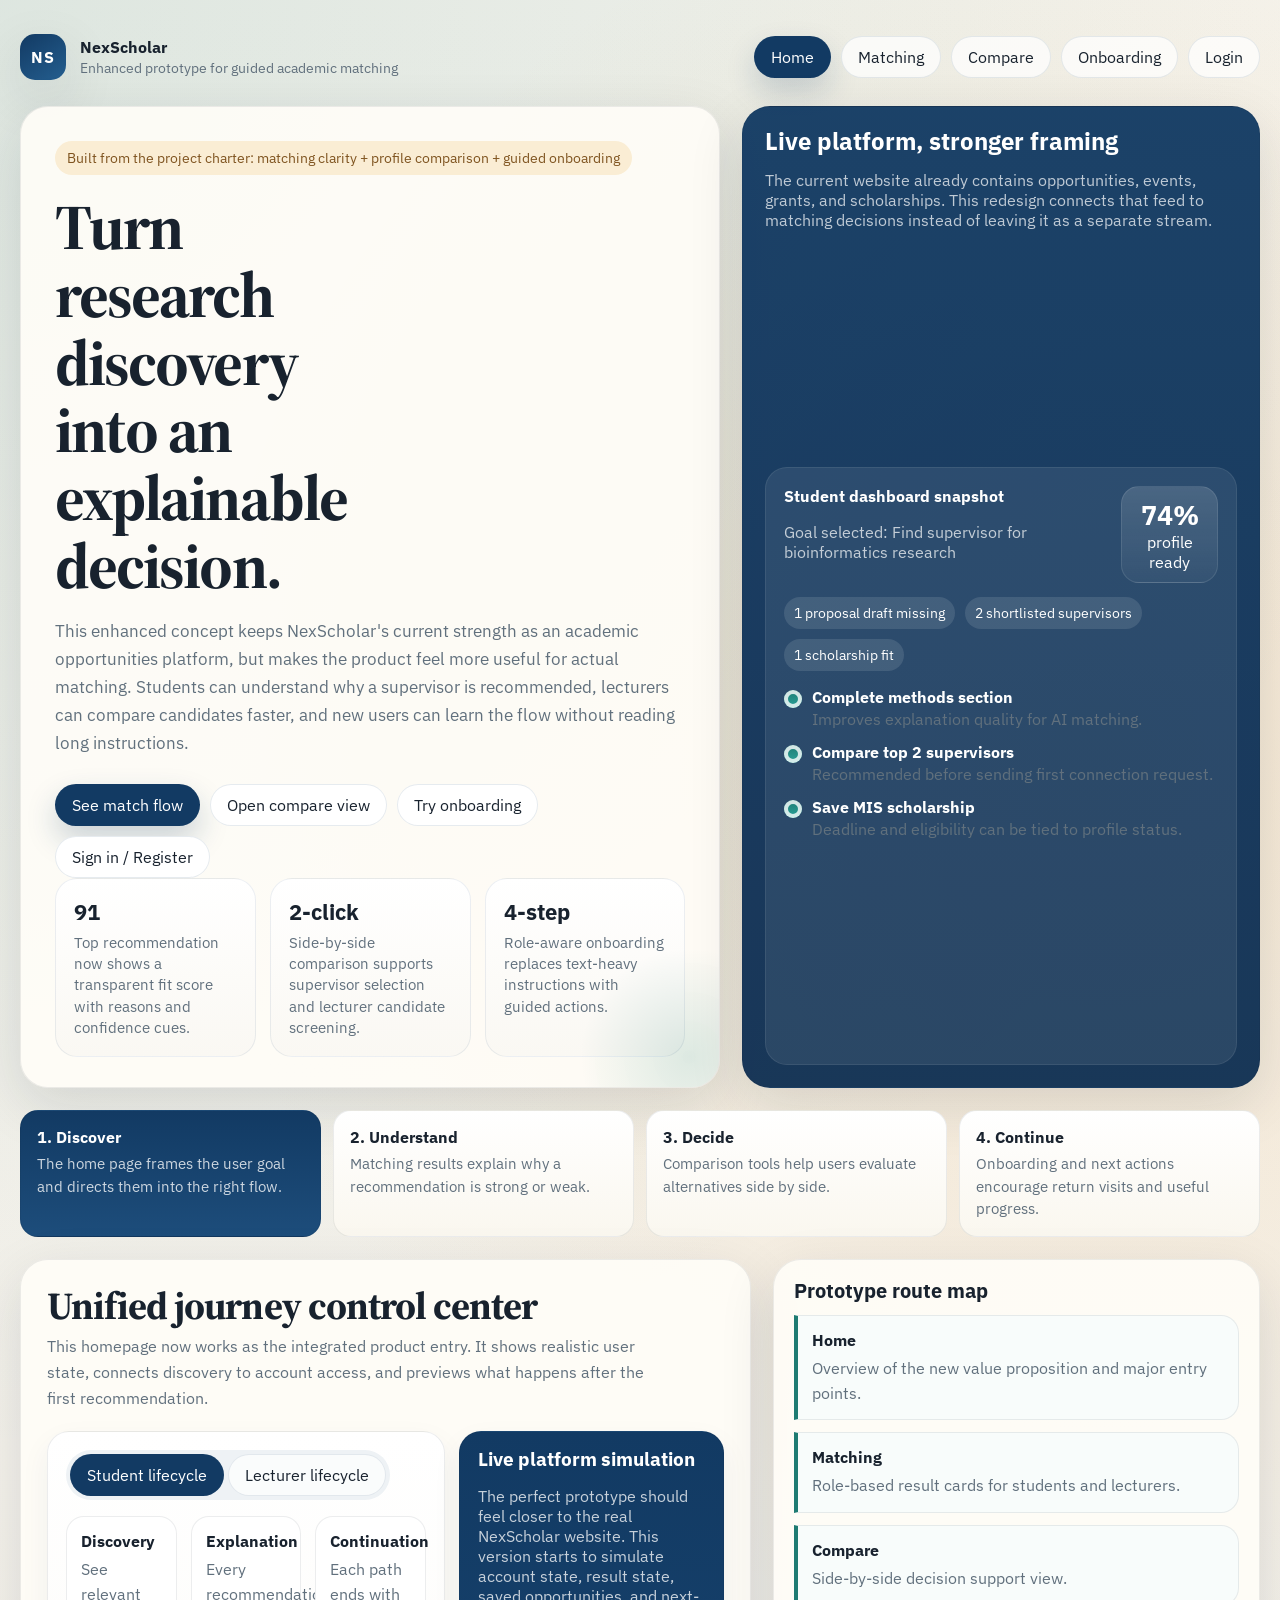
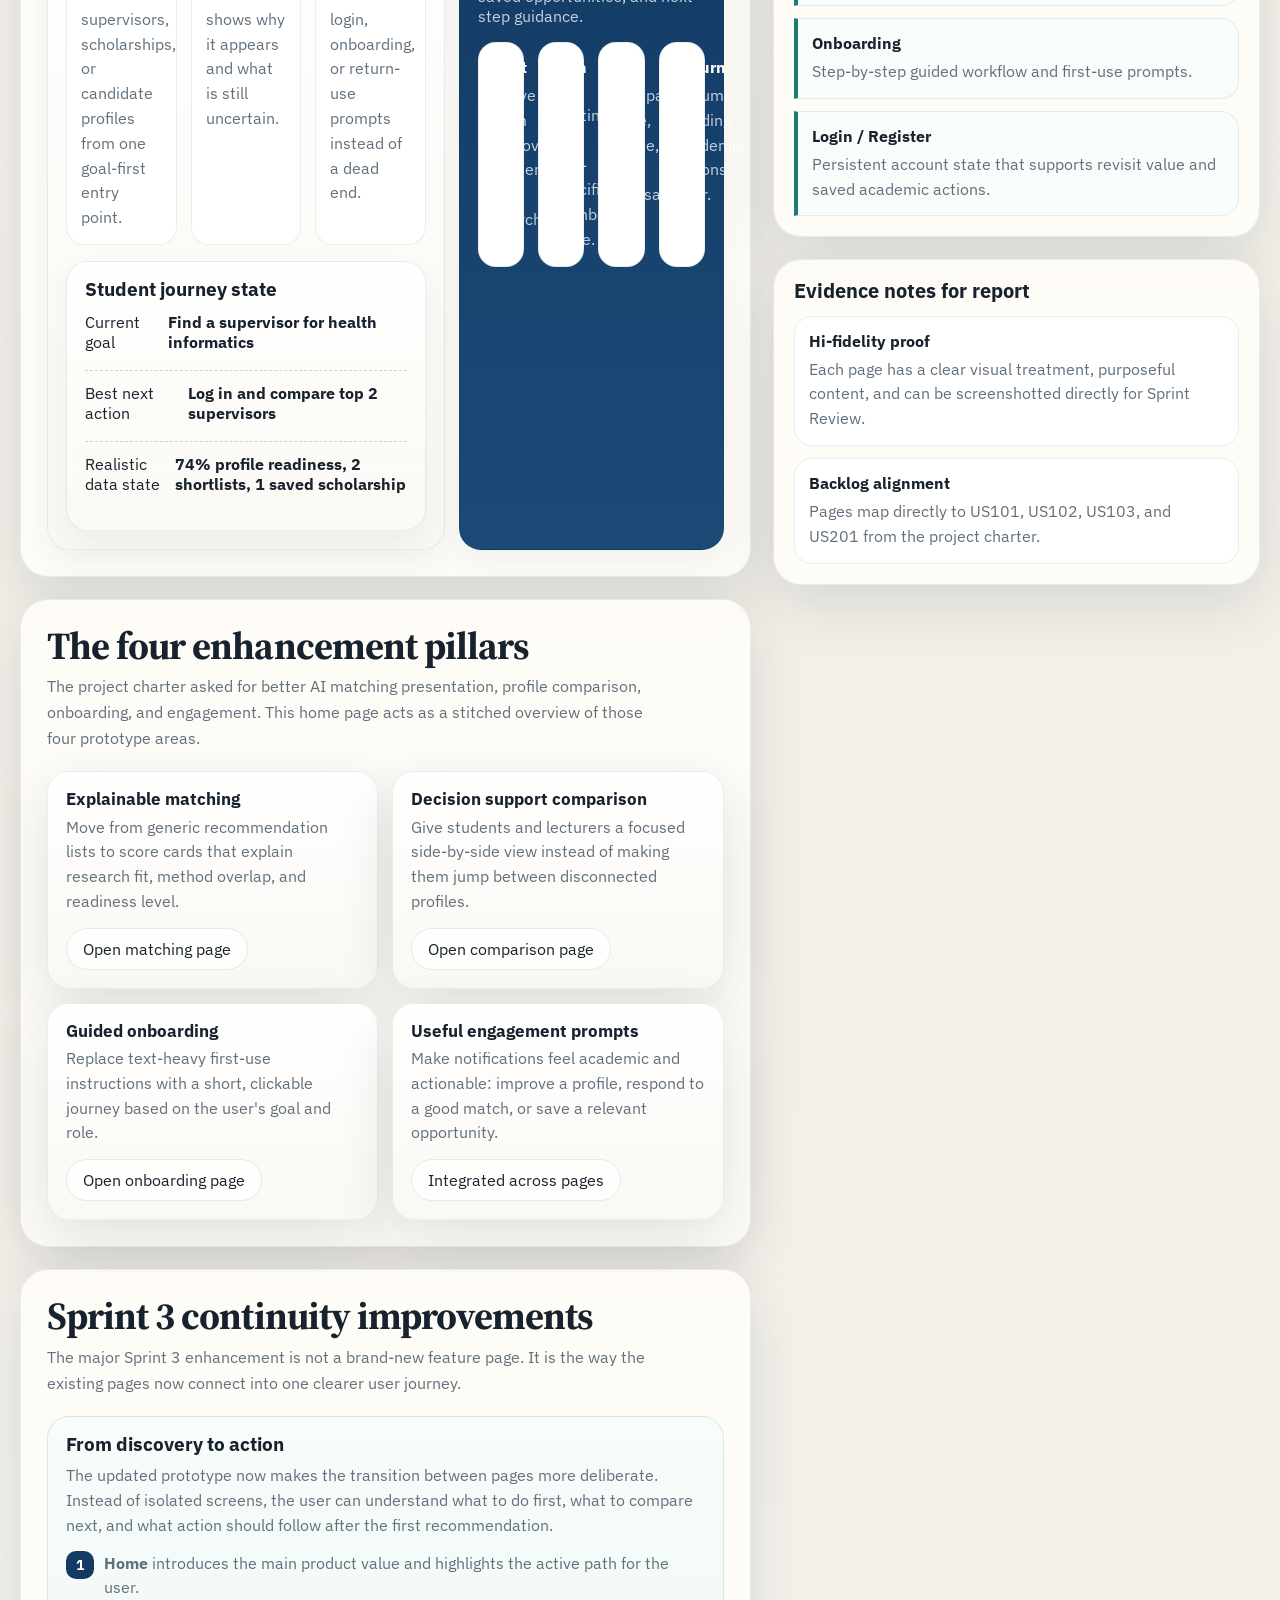
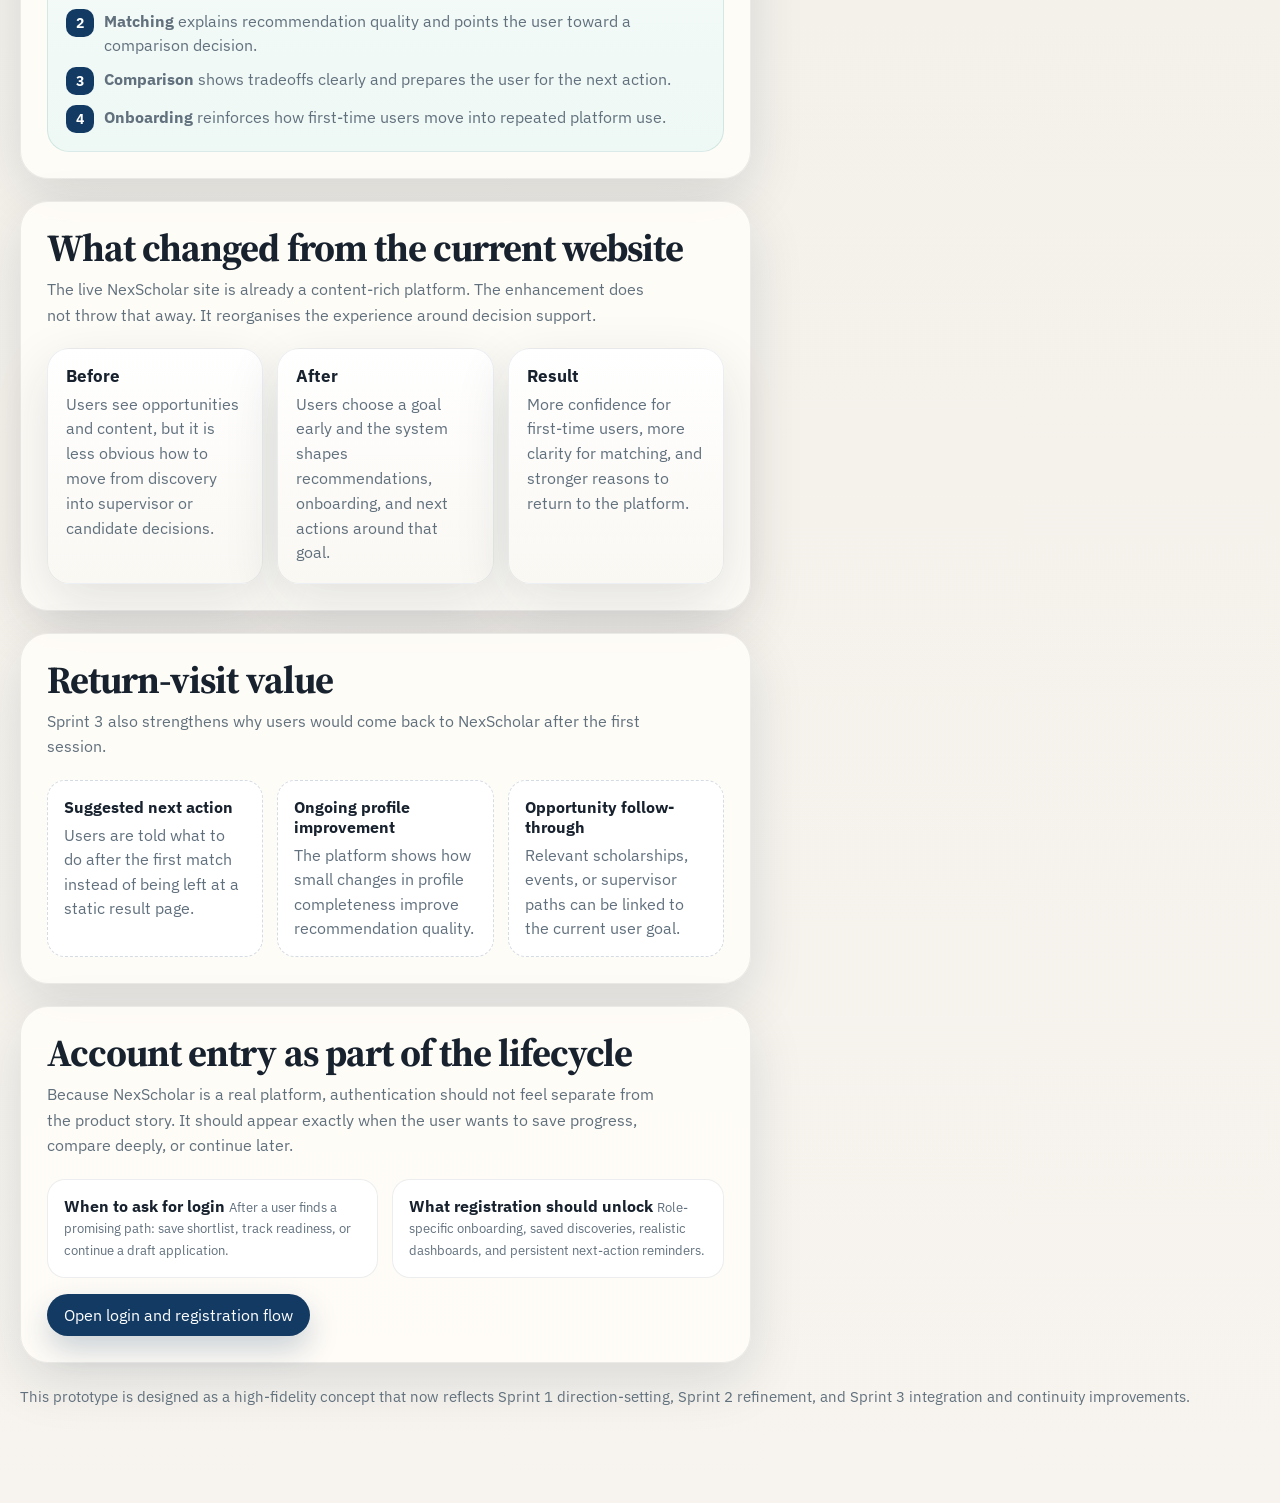
==== commit 0549337e: "Enhance unified journey and add auth flow" ====
--- a/index.html
+++ b/index.html
@@ -24,6 +24,7 @@
         <a href="./matching.html">Matching</a>
         <a href="./comparison.html">Compare</a>
         <a href="./onboarding.html">Onboarding</a>
+        <a href="./auth.html">Login</a>
       </nav>
     </header>
 
@@ -39,6 +40,7 @@
           <a class="button primary" href="./matching.html">See match flow</a>
           <a class="button secondary" href="./comparison.html">Open compare view</a>
           <a class="button secondary" href="./onboarding.html">Try onboarding</a>
+          <a class="button secondary" href="./auth.html">Sign in / Register</a>
         </div>
         <div class="stats-grid">
           <div class="stat">
@@ -107,6 +109,92 @@
 
     <div class="layout">
       <main class="stack">
+        <section class="panel fade-in delay-2">
+          <div class="section-head">
+            <div>
+              <h2>Unified journey control center</h2>
+              <p>This homepage now works as the integrated product entry. It shows realistic user state, connects discovery to account access, and previews what happens after the first recommendation.</p>
+            </div>
+          </div>
+          <div class="state-board">
+            <article class="state-card">
+              <div class="role-toggle" data-toggle-group data-scope="home-role">
+                <button class="active" data-target="student">Student lifecycle</button>
+                <button data-target="lecturer">Lecturer lifecycle</button>
+              </div>
+              <div class="control-bar" style="margin-top: 16px;">
+                <div class="control-chip">
+                  <strong>Discovery</strong>
+                  <p class="caption">See relevant supervisors, scholarships, or candidate profiles from one goal-first entry point.</p>
+                </div>
+                <div class="control-chip">
+                  <strong>Explanation</strong>
+                  <p class="caption">Every recommendation shows why it appears and what is still uncertain.</p>
+                </div>
+                <div class="control-chip">
+                  <strong>Continuation</strong>
+                  <p class="caption">Each path ends with login, onboarding, or return-use prompts instead of a dead end.</p>
+                </div>
+              </div>
+
+              <div class="glass-card" data-panel="home-role" data-value="student" style="margin-top: 16px;">
+                <h3>Student journey state</h3>
+                <div class="signal-row">
+                  <span>Current goal</span>
+                  <strong>Find a supervisor for health informatics</strong>
+                </div>
+                <div class="signal-row">
+                  <span>Best next action</span>
+                  <strong>Log in and compare top 2 supervisors</strong>
+                </div>
+                <div class="signal-row">
+                  <span>Realistic data state</span>
+                  <strong>74% profile readiness, 2 shortlists, 1 saved scholarship</strong>
+                </div>
+              </div>
+
+              <div class="glass-card" data-panel="home-role" data-value="lecturer" hidden style="margin-top: 16px;">
+                <h3>Lecturer journey state</h3>
+                <div class="signal-row">
+                  <span>Current goal</span>
+                  <strong>Screen strong PhD candidates for bioinformatics</strong>
+                </div>
+                <div class="signal-row">
+                  <span>Best next action</span>
+                  <strong>Sign in and open candidate comparison board</strong>
+                </div>
+                <div class="signal-row">
+                  <span>Realistic data state</span>
+                  <strong>5 new candidates, 2 interview-ready, 1 needs proposal revision</strong>
+                </div>
+              </div>
+            </article>
+
+            <article class="status-card">
+              <h3>Live platform simulation</h3>
+              <p>The perfect prototype should feel closer to the real NexScholar website. This version starts to simulate account state, result state, saved opportunities, and next-step guidance.</p>
+              <div class="decision-strip" style="margin-top: 16px;">
+                <div class="decision-step">
+                  <strong>Visit</strong>
+                  <p class="caption">Arrive from discovery content or search.</p>
+                </div>
+                <div class="decision-step">
+                  <strong>Sign in</strong>
+                  <p class="caption">Continue with role-specific dashboard state.</p>
+                </div>
+                <div class="decision-step">
+                  <strong>Act</strong>
+                  <p class="caption">Compare, save, refine, or message.</p>
+                </div>
+                <div class="decision-step">
+                  <strong>Return</strong>
+                  <p class="caption">Resume pending academic actions later.</p>
+                </div>
+              </div>
+            </article>
+          </div>
+        </section>
+
         <section class="panel fade-in delay-2">
           <div class="section-head">
             <div>
@@ -222,6 +310,28 @@
             </div>
           </div>
         </section>
+
+        <section class="panel fade-in delay-3">
+          <div class="section-head">
+            <div>
+              <h2>Account entry as part of the lifecycle</h2>
+              <p>Because NexScholar is a real platform, authentication should not feel separate from the product story. It should appear exactly when the user wants to save progress, compare deeply, or continue later.</p>
+            </div>
+          </div>
+          <div class="mock-feed">
+            <article class="feed-card">
+              <strong>When to ask for login</strong>
+              <small>After a user finds a promising path: save shortlist, track readiness, or continue a draft application.</small>
+            </article>
+            <article class="feed-card">
+              <strong>What registration should unlock</strong>
+              <small>Role-specific onboarding, saved discoveries, realistic dashboards, and persistent next-action reminders.</small>
+            </article>
+          </div>
+          <div class="actions-row" style="margin-top: 16px;">
+            <a class="button primary" href="./auth.html">Open login and registration flow</a>
+          </div>
+        </section>
       </main>
 
       <aside class="aside-column">
@@ -243,6 +353,10 @@
             <div class="timeline-item">
               <strong>Onboarding</strong>
               <p>Step-by-step guided workflow and first-use prompts.</p>
+            </div>
+            <div class="timeline-item">
+              <strong>Login / Register</strong>
+              <p>Persistent account state that supports revisit value and saved academic actions.</p>
             </div>
           </div>
         </section>
@@ -267,5 +381,6 @@
       This prototype is designed as a high-fidelity concept that now reflects Sprint 1 direction-setting, Sprint 2 refinement, and Sprint 3 integration and continuity improvements.
     </p>
   </div>
+  <script src="./assets/app.js"></script>
 </body>
 </html>
--- a/assets/styles.css
+++ b/assets/styles.css
@@ -505,6 +505,229 @@
   line-height: 1.52;
 }
 
+.state-board,
+.control-bar,
+.decision-strip,
+.auth-grid,
+.auth-card-grid,
+.next-step-grid,
+.mock-feed,
+.profile-checklist {
+  display: grid;
+  gap: 14px;
+}
+
+.state-board {
+  grid-template-columns: 1.2fr 0.8fr;
+}
+
+.state-card,
+.glass-card,
+.status-card,
+.auth-shell,
+.form-card {
+  padding: 18px;
+  border-radius: var(--radius-lg);
+  border: 1px solid rgba(24, 34, 46, 0.08);
+  background: linear-gradient(180deg, #ffffff, #faf8f3);
+  box-shadow: 0 12px 30px rgba(18, 58, 99, 0.06);
+}
+
+.glass-card {
+  background: linear-gradient(180deg, rgba(255, 255, 255, 0.9), rgba(250, 248, 243, 0.88));
+}
+
+.status-card {
+  background: linear-gradient(180deg, #123a63, #1b4a77);
+  color: white;
+}
+
+.status-card p,
+.status-card .caption {
+  color: rgba(255, 255, 255, 0.76);
+}
+
+.control-bar {
+  grid-template-columns: repeat(3, minmax(0, 1fr));
+}
+
+.control-chip {
+  padding: 14px;
+  border-radius: var(--radius-md);
+  background: #fff;
+  border: 1px solid rgba(24, 34, 46, 0.08);
+}
+
+.control-chip strong,
+.signal-row strong,
+.auth-option strong {
+  display: block;
+  margin-bottom: 6px;
+}
+
+.signal-row {
+  display: flex;
+  justify-content: space-between;
+  gap: 12px;
+  padding: 12px 0;
+  border-bottom: 1px dashed var(--line);
+}
+
+.signal-row:last-child {
+  border-bottom: 0;
+}
+
+.decision-strip {
+  grid-template-columns: repeat(4, minmax(0, 1fr));
+}
+
+.decision-step {
+  padding: 14px;
+  border-radius: var(--radius-md);
+  border: 1px solid rgba(24, 34, 46, 0.08);
+  background: #fff;
+}
+
+.decision-step strong {
+  display: block;
+  margin-bottom: 6px;
+}
+
+.inline-link {
+  color: var(--deep);
+  font-weight: 600;
+  text-decoration: none;
+}
+
+.inline-link:hover {
+  text-decoration: underline;
+}
+
+.mock-feed {
+  grid-template-columns: repeat(2, minmax(0, 1fr));
+}
+
+.feed-card {
+  padding: 16px;
+  border-radius: var(--radius-md);
+  background: #fff;
+  border: 1px solid rgba(24, 34, 46, 0.08);
+}
+
+.feed-card small,
+.form-note,
+.micro-note {
+  color: var(--muted);
+  line-height: 1.55;
+}
+
+.next-step-grid {
+  grid-template-columns: repeat(3, minmax(0, 1fr));
+}
+
+.profile-checklist {
+  grid-template-columns: repeat(2, minmax(0, 1fr));
+}
+
+.check-tile {
+  padding: 14px;
+  border-radius: var(--radius-md);
+  border: 1px solid rgba(24, 34, 46, 0.08);
+  background: #fff;
+}
+
+.check-tile strong {
+  display: block;
+  margin-bottom: 5px;
+}
+
+.auth-layout {
+  display: grid;
+  grid-template-columns: 0.9fr 1.1fr;
+  gap: 22px;
+}
+
+.auth-shell {
+  padding: 26px;
+}
+
+.auth-grid {
+  grid-template-columns: repeat(2, minmax(0, 1fr));
+}
+
+.auth-option {
+  padding: 14px;
+  border-radius: var(--radius-md);
+  border: 1px solid rgba(24, 34, 46, 0.08);
+  background: #fff;
+}
+
+.auth-card-grid {
+  grid-template-columns: repeat(2, minmax(0, 1fr));
+}
+
+.form-card {
+  display: grid;
+  gap: 16px;
+}
+
+.form-stack {
+  display: grid;
+  gap: 12px;
+}
+
+.field {
+  display: grid;
+  gap: 7px;
+}
+
+.field label {
+  font-size: 0.92rem;
+  font-weight: 600;
+}
+
+.field input,
+.field select {
+  width: 100%;
+  border-radius: 14px;
+  border: 1px solid rgba(24, 34, 46, 0.12);
+  background: #fff;
+  padding: 12px 14px;
+  font: inherit;
+  color: var(--ink);
+}
+
+.field input:focus,
+.field select:focus {
+  outline: 2px solid rgba(30, 123, 114, 0.18);
+  border-color: rgba(30, 123, 114, 0.38);
+}
+
+.form-actions {
+  display: flex;
+  gap: 10px;
+  flex-wrap: wrap;
+}
+
+.auth-badge {
+  display: inline-flex;
+  align-items: center;
+  gap: 8px;
+  padding: 8px 12px;
+  border-radius: 999px;
+  background: var(--soft-green);
+  color: #185850;
+  font-size: 0.88rem;
+}
+
+.auth-hero-copy h1 {
+  max-width: 12ch;
+}
+
+.auth-hero-copy p {
+  max-width: 56ch;
+}
+
 .stack {
   display: grid;
   gap: 22px;
@@ -750,6 +973,8 @@
 @media (max-width: 1120px) {
   .hero,
   .layout,
+  .state-board,
+  .auth-layout,
   .split-layout,
   .onboarding-layout {
     grid-template-columns: 1fr;
@@ -768,7 +993,14 @@
   .tiles-3,
   .journey-strip,
   .mini-metrics,
-  .action-flow {
+  .action-flow,
+  .control-bar,
+  .decision-strip,
+  .mock-feed,
+  .next-step-grid,
+  .profile-checklist,
+  .auth-grid,
+  .auth-card-grid {
     grid-template-columns: 1fr;
   }
 
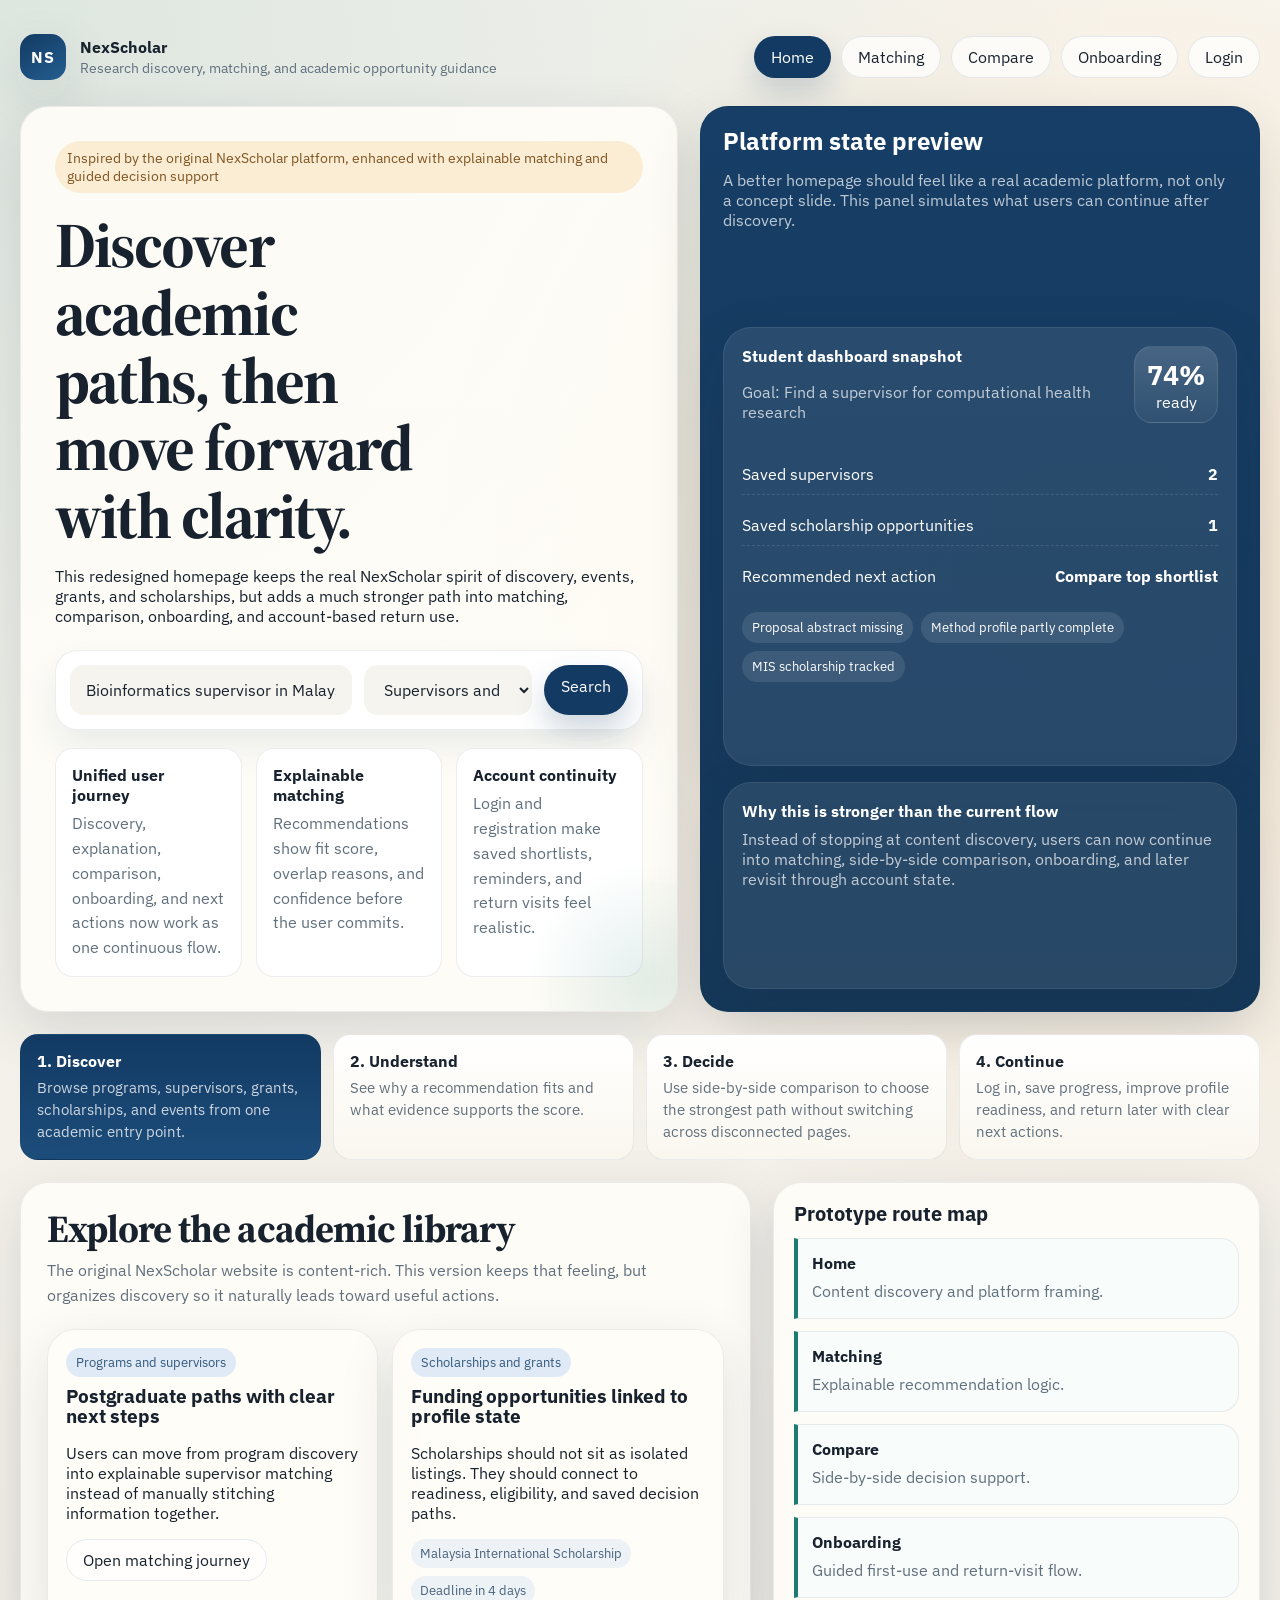
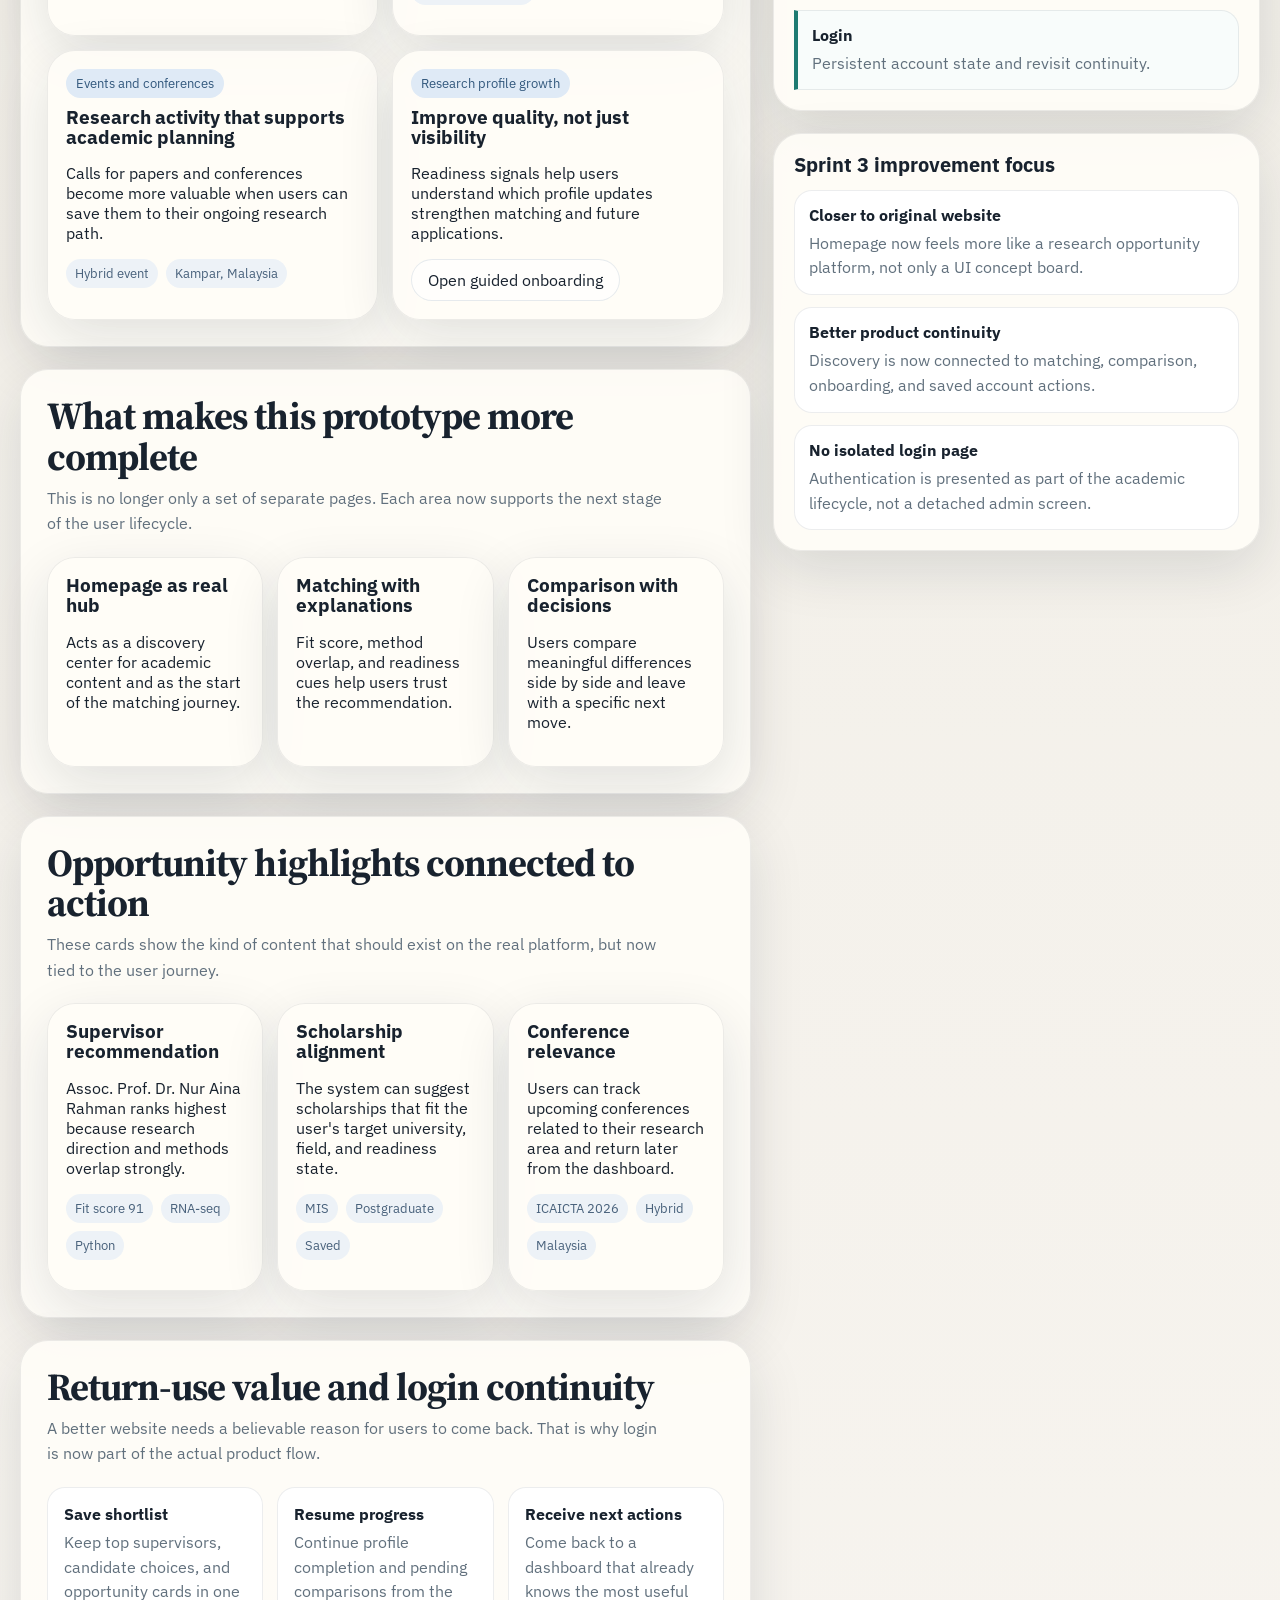
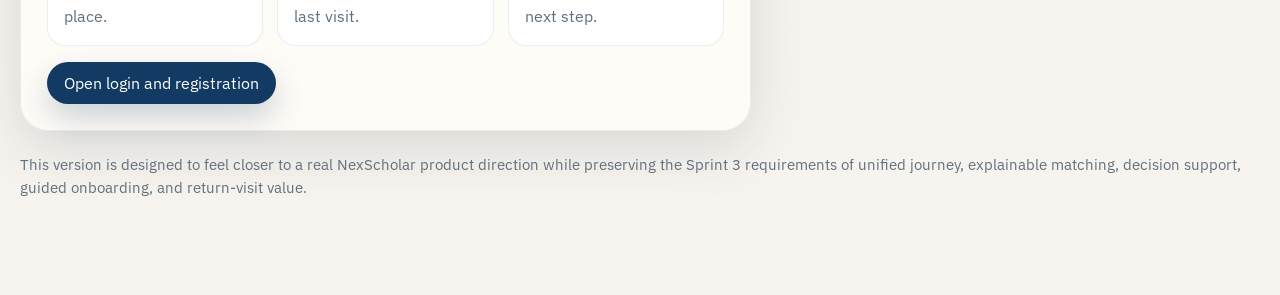
==== commit 13f82769: "Refine home and auth experience" ====
--- a/index.html
+++ b/index.html
@@ -16,7 +16,7 @@
         <div class="brand-mark">NS</div>
         <div class="brand-copy">
           <strong>NexScholar</strong>
-          <span>Enhanced prototype for guided academic matching</span>
+          <span>Research discovery, matching, and academic opportunity guidance</span>
         </div>
       </div>
       <nav class="nav">
@@ -28,62 +28,81 @@
       </nav>
     </header>
 
-    <section class="hero">
-      <div class="hero-copy fade-in delay-1">
-        <div class="eyebrow">Built from the project charter: matching clarity + profile comparison + guided onboarding</div>
-        <h1>Turn research discovery into an explainable decision.</h1>
+    <section class="product-hero">
+      <div class="search-shell fade-in delay-1">
+        <div class="eyebrow">Inspired by the original NexScholar platform, enhanced with explainable matching and guided decision support</div>
+        <h1>Discover academic paths, then move forward with clarity.</h1>
         <p>
-          This enhanced concept keeps NexScholar's current strength as an academic opportunities platform, but makes the product feel more useful for actual matching.
-          Students can understand why a supervisor is recommended, lecturers can compare candidates faster, and new users can learn the flow without reading long instructions.
+          This redesigned homepage keeps the real NexScholar spirit of discovery, events, grants, and scholarships, but adds a much stronger path into matching, comparison, onboarding, and account-based return use.
         </p>
-        <div class="hero-actions">
-          <a class="button primary" href="./matching.html">See match flow</a>
-          <a class="button secondary" href="./comparison.html">Open compare view</a>
-          <a class="button secondary" href="./onboarding.html">Try onboarding</a>
-          <a class="button secondary" href="./auth.html">Sign in / Register</a>
-        </div>
-        <div class="stats-grid">
-          <div class="stat">
-            <strong>91</strong>
-            <span>Top recommendation now shows a transparent fit score with reasons and confidence cues.</span>
-          </div>
-          <div class="stat">
-            <strong>2-click</strong>
-            <span>Side-by-side comparison supports supervisor selection and lecturer candidate screening.</span>
-          </div>
-          <div class="stat">
-            <strong>4-step</strong>
-            <span>Role-aware onboarding replaces text-heavy instructions with guided actions.</span>
-          </div>
-        </div>
-      </div>
-
-      <aside class="hero-panel fade-in delay-2">
+
+        <div class="search-bar">
+          <input type="text" value="Bioinformatics supervisor in Malaysia with scholarship support" aria-label="Search">
+          <select aria-label="Search scope">
+            <option>Supervisors and programs</option>
+            <option>Grants and scholarships</option>
+            <option>Events and calls for papers</option>
+          </select>
+          <a class="button primary" href="./matching.html">Search</a>
+        </div>
+
+        <div class="hero-metrics">
+          <div class="hero-metric">
+            <strong>Unified user journey</strong>
+            <p class="caption">Discovery, explanation, comparison, onboarding, and next actions now work as one continuous flow.</p>
+          </div>
+          <div class="hero-metric">
+            <strong>Explainable matching</strong>
+            <p class="caption">Recommendations show fit score, overlap reasons, and confidence before the user commits.</p>
+          </div>
+          <div class="hero-metric">
+            <strong>Account continuity</strong>
+            <p class="caption">Login and registration make saved shortlists, reminders, and return visits feel realistic.</p>
+          </div>
+        </div>
+      </div>
+
+      <aside class="platform-panel fade-in delay-2">
         <div>
-          <h2>Live platform, stronger framing</h2>
-          <p class="muted-light">The current website already contains opportunities, events, grants, and scholarships. This redesign connects that feed to matching decisions instead of leaving it as a separate stream.</p>
-        </div>
-        <div class="student-card">
+          <h2>Platform state preview</h2>
+          <p class="muted-light">A better homepage should feel like a real academic platform, not only a concept slide. This panel simulates what users can continue after discovery.</p>
+        </div>
+
+        <div class="dashboard-panel">
           <div class="split-top">
             <div>
               <strong>Student dashboard snapshot</strong>
-              <p class="muted-light">Goal selected: Find supervisor for bioinformatics research</p>
+              <p class="muted-light">Goal: Find a supervisor for computational health research</p>
             </div>
             <div class="score-badge">
               <strong>74%</strong>
-              <span>profile ready</span>
-            </div>
-          </div>
-          <div class="tags" style="margin: 14px 0 16px;">
-            <span class="tag">1 proposal draft missing</span>
-            <span class="tag">2 shortlisted supervisors</span>
-            <span class="tag">1 scholarship fit</span>
-          </div>
-          <div class="check-grid">
-            <div class="check"><div><strong>Complete methods section</strong><div class="caption">Improves explanation quality for AI matching.</div></div></div>
-            <div class="check"><div><strong>Compare top 2 supervisors</strong><div class="caption">Recommended before sending first connection request.</div></div></div>
-            <div class="check"><div><strong>Save MIS scholarship</strong><div class="caption">Deadline and eligibility can be tied to profile status.</div></div></div>
-          </div>
+              <span>ready</span>
+            </div>
+          </div>
+          <div class="dashboard-rows" style="margin-top: 16px;">
+            <div class="dashboard-row">
+              <span>Saved supervisors</span>
+              <strong>2</strong>
+            </div>
+            <div class="dashboard-row">
+              <span>Saved scholarship opportunities</span>
+              <strong>1</strong>
+            </div>
+            <div class="dashboard-row">
+              <span>Recommended next action</span>
+              <strong>Compare top shortlist</strong>
+            </div>
+          </div>
+          <div class="chip-stack" style="margin-top: 16px;">
+            <span>Proposal abstract missing</span>
+            <span>Method profile partly complete</span>
+            <span>MIS scholarship tracked</span>
+          </div>
+        </div>
+
+        <div class="dashboard-panel">
+          <strong>Why this is stronger than the current flow</strong>
+          <p class="muted-light" style="margin-top: 8px;">Instead of stopping at content discovery, users can now continue into matching, side-by-side comparison, onboarding, and later revisit through account state.</p>
         </div>
       </aside>
     </section>
@@ -91,19 +110,19 @@
     <section class="journey-strip fade-in delay-2">
       <div class="journey-step active">
         <strong>1. Discover</strong>
-        <p>The home page frames the user goal and directs them into the right flow.</p>
+        <p>Browse programs, supervisors, grants, scholarships, and events from one academic entry point.</p>
       </div>
       <div class="journey-step">
         <strong>2. Understand</strong>
-        <p>Matching results explain why a recommendation is strong or weak.</p>
+        <p>See why a recommendation fits and what evidence supports the score.</p>
       </div>
       <div class="journey-step">
         <strong>3. Decide</strong>
-        <p>Comparison tools help users evaluate alternatives side by side.</p>
+        <p>Use side-by-side comparison to choose the strongest path without switching across disconnected pages.</p>
       </div>
       <div class="journey-step">
         <strong>4. Continue</strong>
-        <p>Onboarding and next actions encourage return visits and useful progress.</p>
+        <p>Log in, save progress, improve profile readiness, and return later with clear next actions.</p>
       </div>
     </section>
 
@@ -112,123 +131,43 @@
         <section class="panel fade-in delay-2">
           <div class="section-head">
             <div>
-              <h2>Unified journey control center</h2>
-              <p>This homepage now works as the integrated product entry. It shows realistic user state, connects discovery to account access, and previews what happens after the first recommendation.</p>
-            </div>
-          </div>
-          <div class="state-board">
-            <article class="state-card">
-              <div class="role-toggle" data-toggle-group data-scope="home-role">
-                <button class="active" data-target="student">Student lifecycle</button>
-                <button data-target="lecturer">Lecturer lifecycle</button>
-              </div>
-              <div class="control-bar" style="margin-top: 16px;">
-                <div class="control-chip">
-                  <strong>Discovery</strong>
-                  <p class="caption">See relevant supervisors, scholarships, or candidate profiles from one goal-first entry point.</p>
-                </div>
-                <div class="control-chip">
-                  <strong>Explanation</strong>
-                  <p class="caption">Every recommendation shows why it appears and what is still uncertain.</p>
-                </div>
-                <div class="control-chip">
-                  <strong>Continuation</strong>
-                  <p class="caption">Each path ends with login, onboarding, or return-use prompts instead of a dead end.</p>
-                </div>
-              </div>
-
-              <div class="glass-card" data-panel="home-role" data-value="student" style="margin-top: 16px;">
-                <h3>Student journey state</h3>
-                <div class="signal-row">
-                  <span>Current goal</span>
-                  <strong>Find a supervisor for health informatics</strong>
-                </div>
-                <div class="signal-row">
-                  <span>Best next action</span>
-                  <strong>Log in and compare top 2 supervisors</strong>
-                </div>
-                <div class="signal-row">
-                  <span>Realistic data state</span>
-                  <strong>74% profile readiness, 2 shortlists, 1 saved scholarship</strong>
-                </div>
-              </div>
-
-              <div class="glass-card" data-panel="home-role" data-value="lecturer" hidden style="margin-top: 16px;">
-                <h3>Lecturer journey state</h3>
-                <div class="signal-row">
-                  <span>Current goal</span>
-                  <strong>Screen strong PhD candidates for bioinformatics</strong>
-                </div>
-                <div class="signal-row">
-                  <span>Best next action</span>
-                  <strong>Sign in and open candidate comparison board</strong>
-                </div>
-                <div class="signal-row">
-                  <span>Realistic data state</span>
-                  <strong>5 new candidates, 2 interview-ready, 1 needs proposal revision</strong>
-                </div>
-              </div>
-            </article>
-
-            <article class="status-card">
-              <h3>Live platform simulation</h3>
-              <p>The perfect prototype should feel closer to the real NexScholar website. This version starts to simulate account state, result state, saved opportunities, and next-step guidance.</p>
-              <div class="decision-strip" style="margin-top: 16px;">
-                <div class="decision-step">
-                  <strong>Visit</strong>
-                  <p class="caption">Arrive from discovery content or search.</p>
-                </div>
-                <div class="decision-step">
-                  <strong>Sign in</strong>
-                  <p class="caption">Continue with role-specific dashboard state.</p>
-                </div>
-                <div class="decision-step">
-                  <strong>Act</strong>
-                  <p class="caption">Compare, save, refine, or message.</p>
-                </div>
-                <div class="decision-step">
-                  <strong>Return</strong>
-                  <p class="caption">Resume pending academic actions later.</p>
-                </div>
-              </div>
-            </article>
-          </div>
-        </section>
-
-        <section class="panel fade-in delay-2">
-          <div class="section-head">
-            <div>
-              <h2>The four enhancement pillars</h2>
-              <p>The project charter asked for better AI matching presentation, profile comparison, onboarding, and engagement. This home page acts as a stitched overview of those four prototype areas.</p>
-            </div>
-          </div>
-          <div class="tiles-2">
-            <article class="tile">
-              <h3>Explainable matching</h3>
-              <p>Move from generic recommendation lists to score cards that explain research fit, method overlap, and readiness level.</p>
+              <h2>Explore the academic library</h2>
+              <p>The original NexScholar website is content-rich. This version keeps that feeling, but organizes discovery so it naturally leads toward useful actions.</p>
+            </div>
+          </div>
+          <div class="library-grid">
+            <article class="explore-card">
+              <span class="library-label">Programs and supervisors</span>
+              <h3>Postgraduate paths with clear next steps</h3>
+              <p>Users can move from program discovery into explainable supervisor matching instead of manually stitching information together.</p>
               <div class="actions-row" style="margin-top: 14px;">
-                <a class="pill" href="./matching.html">Open matching page</a>
-              </div>
-            </article>
-            <article class="tile">
-              <h3>Decision support comparison</h3>
-              <p>Give students and lecturers a focused side-by-side view instead of making them jump between disconnected profiles.</p>
+                <a class="pill" href="./matching.html">Open matching journey</a>
+              </div>
+            </article>
+            <article class="explore-card">
+              <span class="library-label">Scholarships and grants</span>
+              <h3>Funding opportunities linked to profile state</h3>
+              <p>Scholarships should not sit as isolated listings. They should connect to readiness, eligibility, and saved decision paths.</p>
+              <div class="opportunity-meta">
+                <span>Malaysia International Scholarship</span>
+                <span>Deadline in 4 days</span>
+              </div>
+            </article>
+            <article class="explore-card">
+              <span class="library-label">Events and conferences</span>
+              <h3>Research activity that supports academic planning</h3>
+              <p>Calls for papers and conferences become more valuable when users can save them to their ongoing research path.</p>
+              <div class="opportunity-meta">
+                <span>Hybrid event</span>
+                <span>Kampar, Malaysia</span>
+              </div>
+            </article>
+            <article class="explore-card">
+              <span class="library-label">Research profile growth</span>
+              <h3>Improve quality, not just visibility</h3>
+              <p>Readiness signals help users understand which profile updates strengthen matching and future applications.</p>
               <div class="actions-row" style="margin-top: 14px;">
-                <a class="pill" href="./comparison.html">Open comparison page</a>
-              </div>
-            </article>
-            <article class="tile">
-              <h3>Guided onboarding</h3>
-              <p>Replace text-heavy first-use instructions with a short, clickable journey based on the user's goal and role.</p>
-              <div class="actions-row" style="margin-top: 14px;">
-                <a class="pill" href="./onboarding.html">Open onboarding page</a>
-              </div>
-            </article>
-            <article class="tile">
-              <h3>Useful engagement prompts</h3>
-              <p>Make notifications feel academic and actionable: improve a profile, respond to a good match, or save a relevant opportunity.</p>
-              <div class="actions-row" style="margin-top: 14px;">
-                <span class="pill">Integrated across pages</span>
+                <a class="pill" href="./onboarding.html">Open guided onboarding</a>
               </div>
             </article>
           </div>
@@ -237,53 +176,60 @@
         <section class="panel fade-in delay-3">
           <div class="section-head">
             <div>
-              <h2>Sprint 3 continuity improvements</h2>
-              <p>The major Sprint 3 enhancement is not a brand-new feature page. It is the way the existing pages now connect into one clearer user journey.</p>
-            </div>
-          </div>
-          <div class="journey-card">
-            <h3>From discovery to action</h3>
-            <p>The updated prototype now makes the transition between pages more deliberate. Instead of isolated screens, the user can understand what to do first, what to compare next, and what action should follow after the first recommendation.</p>
-            <div class="connector-list">
-              <div class="connector-item">
-                <div class="badge">1</div>
-                <p><strong>Home</strong> introduces the main product value and highlights the active path for the user.</p>
-              </div>
-              <div class="connector-item">
-                <div class="badge">2</div>
-                <p><strong>Matching</strong> explains recommendation quality and points the user toward a comparison decision.</p>
-              </div>
-              <div class="connector-item">
-                <div class="badge">3</div>
-                <p><strong>Comparison</strong> shows tradeoffs clearly and prepares the user for the next action.</p>
-              </div>
-              <div class="connector-item">
-                <div class="badge">4</div>
-                <p><strong>Onboarding</strong> reinforces how first-time users move into repeated platform use.</p>
-              </div>
-            </div>
+              <h2>What makes this prototype more complete</h2>
+              <p>This is no longer only a set of separate pages. Each area now supports the next stage of the user lifecycle.</p>
+            </div>
+          </div>
+          <div class="signal-grid">
+            <article class="signal-card">
+              <h3>Homepage as real hub</h3>
+              <p>Acts as a discovery center for academic content and as the start of the matching journey.</p>
+            </article>
+            <article class="signal-card">
+              <h3>Matching with explanations</h3>
+              <p>Fit score, method overlap, and readiness cues help users trust the recommendation.</p>
+            </article>
+            <article class="signal-card">
+              <h3>Comparison with decisions</h3>
+              <p>Users compare meaningful differences side by side and leave with a specific next move.</p>
+            </article>
           </div>
         </section>
 
         <section class="panel fade-in delay-3">
           <div class="section-head">
             <div>
-              <h2>What changed from the current website</h2>
-              <p>The live NexScholar site is already a content-rich platform. The enhancement does not throw that away. It reorganises the experience around decision support.</p>
+              <h2>Opportunity highlights connected to action</h2>
+              <p>These cards show the kind of content that should exist on the real platform, but now tied to the user journey.</p>
             </div>
           </div>
           <div class="cards-3">
-            <article class="feature-card">
-              <h3>Before</h3>
-              <p>Users see opportunities and content, but it is less obvious how to move from discovery into supervisor or candidate decisions.</p>
-            </article>
-            <article class="feature-card">
-              <h3>After</h3>
-              <p>Users choose a goal early and the system shapes recommendations, onboarding, and next actions around that goal.</p>
-            </article>
-            <article class="feature-card">
-              <h3>Result</h3>
-              <p>More confidence for first-time users, more clarity for matching, and stronger reasons to return to the platform.</p>
+            <article class="opportunity-card">
+              <h3>Supervisor recommendation</h3>
+              <p>Assoc. Prof. Dr. Nur Aina Rahman ranks highest because research direction and methods overlap strongly.</p>
+              <div class="opportunity-meta">
+                <span>Fit score 91</span>
+                <span>RNA-seq</span>
+                <span>Python</span>
+              </div>
+            </article>
+            <article class="opportunity-card">
+              <h3>Scholarship alignment</h3>
+              <p>The system can suggest scholarships that fit the user's target university, field, and readiness state.</p>
+              <div class="opportunity-meta">
+                <span>MIS</span>
+                <span>Postgraduate</span>
+                <span>Saved</span>
+              </div>
+            </article>
+            <article class="opportunity-card">
+              <h3>Conference relevance</h3>
+              <p>Users can track upcoming conferences related to their research area and return later from the dashboard.</p>
+              <div class="opportunity-meta">
+                <span>ICAICTA 2026</span>
+                <span>Hybrid</span>
+                <span>Malaysia</span>
+              </div>
             </article>
           </div>
         </section>
@@ -291,45 +237,26 @@
         <section class="panel fade-in delay-3">
           <div class="section-head">
             <div>
-              <h2>Return-visit value</h2>
-              <p>Sprint 3 also strengthens why users would come back to NexScholar after the first session.</p>
-            </div>
-          </div>
-          <div class="action-flow">
-            <div class="action-box">
-              <strong>Suggested next action</strong>
-              <p>Users are told what to do after the first match instead of being left at a static result page.</p>
-            </div>
-            <div class="action-box">
-              <strong>Ongoing profile improvement</strong>
-              <p>The platform shows how small changes in profile completeness improve recommendation quality.</p>
-            </div>
-            <div class="action-box">
-              <strong>Opportunity follow-through</strong>
-              <p>Relevant scholarships, events, or supervisor paths can be linked to the current user goal.</p>
-            </div>
-          </div>
-        </section>
-
-        <section class="panel fade-in delay-3">
-          <div class="section-head">
-            <div>
-              <h2>Account entry as part of the lifecycle</h2>
-              <p>Because NexScholar is a real platform, authentication should not feel separate from the product story. It should appear exactly when the user wants to save progress, compare deeply, or continue later.</p>
-            </div>
-          </div>
-          <div class="mock-feed">
-            <article class="feed-card">
-              <strong>When to ask for login</strong>
-              <small>After a user finds a promising path: save shortlist, track readiness, or continue a draft application.</small>
-            </article>
-            <article class="feed-card">
-              <strong>What registration should unlock</strong>
-              <small>Role-specific onboarding, saved discoveries, realistic dashboards, and persistent next-action reminders.</small>
-            </article>
+              <h2>Return-use value and login continuity</h2>
+              <p>A better website needs a believable reason for users to come back. That is why login is now part of the actual product flow.</p>
+            </div>
+          </div>
+          <div class="return-grid">
+            <div class="return-box">
+              <strong>Save shortlist</strong>
+              <p class="caption">Keep top supervisors, candidate choices, and opportunity cards in one place.</p>
+            </div>
+            <div class="return-box">
+              <strong>Resume progress</strong>
+              <p class="caption">Continue profile completion and pending comparisons from the last visit.</p>
+            </div>
+            <div class="return-box">
+              <strong>Receive next actions</strong>
+              <p class="caption">Come back to a dashboard that already knows the most useful next step.</p>
+            </div>
           </div>
           <div class="actions-row" style="margin-top: 16px;">
-            <a class="button primary" href="./auth.html">Open login and registration flow</a>
+            <a class="button primary" href="./auth.html">Open login and registration</a>
           </div>
         </section>
       </main>
@@ -340,37 +267,41 @@
           <div class="timeline" style="margin-top: 14px;">
             <div class="timeline-item">
               <strong>Home</strong>
-              <p>Overview of the new value proposition and major entry points.</p>
+              <p>Content discovery and platform framing.</p>
             </div>
             <div class="timeline-item">
               <strong>Matching</strong>
-              <p>Role-based result cards for students and lecturers.</p>
+              <p>Explainable recommendation logic.</p>
             </div>
             <div class="timeline-item">
               <strong>Compare</strong>
-              <p>Side-by-side decision support view.</p>
+              <p>Side-by-side decision support.</p>
             </div>
             <div class="timeline-item">
               <strong>Onboarding</strong>
-              <p>Step-by-step guided workflow and first-use prompts.</p>
-            </div>
-            <div class="timeline-item">
-              <strong>Login / Register</strong>
-              <p>Persistent account state that supports revisit value and saved academic actions.</p>
+              <p>Guided first-use and return-visit flow.</p>
+            </div>
+            <div class="timeline-item">
+              <strong>Login</strong>
+              <p>Persistent account state and revisit continuity.</p>
             </div>
           </div>
         </section>
 
         <section class="aside-card fade-in delay-3">
-          <h3 style="font-size: 1.25rem;">Evidence notes for report</h3>
+          <h3 style="font-size: 1.25rem;">Sprint 3 improvement focus</h3>
           <div class="feed-list" style="margin-top: 14px;">
             <div class="feed-item">
-              <strong>Hi-fidelity proof</strong>
-              <p>Each page has a clear visual treatment, purposeful content, and can be screenshotted directly for Sprint Review.</p>
+              <strong>Closer to original website</strong>
+              <p>Homepage now feels more like a research opportunity platform, not only a UI concept board.</p>
             </div>
             <div class="feed-item">
-              <strong>Backlog alignment</strong>
-              <p>Pages map directly to US101, US102, US103, and US201 from the project charter.</p>
+              <strong>Better product continuity</strong>
+              <p>Discovery is now connected to matching, comparison, onboarding, and saved account actions.</p>
+            </div>
+            <div class="feed-item">
+              <strong>No isolated login page</strong>
+              <p>Authentication is presented as part of the academic lifecycle, not a detached admin screen.</p>
             </div>
           </div>
         </section>
@@ -378,7 +309,7 @@
     </div>
 
     <p class="footer-note fade-in delay-3">
-      This prototype is designed as a high-fidelity concept that now reflects Sprint 1 direction-setting, Sprint 2 refinement, and Sprint 3 integration and continuity improvements.
+      This version is designed to feel closer to a real NexScholar product direction while preserving the Sprint 3 requirements of unified journey, explainable matching, decision support, guided onboarding, and return-visit value.
     </p>
   </div>
   <script src="./assets/app.js"></script>
--- a/assets/styles.css
+++ b/assets/styles.css
@@ -728,6 +728,215 @@
   max-width: 56ch;
 }
 
+.product-hero {
+  display: grid;
+  grid-template-columns: 1.08fr 0.92fr;
+  gap: 22px;
+  margin-bottom: 22px;
+}
+
+.search-shell,
+.platform-panel,
+.explore-card,
+.signal-card,
+.dashboard-panel,
+.opportunity-card,
+.signin-shell,
+.signin-panel {
+  background: var(--paper);
+  border: 1px solid rgba(24, 34, 46, 0.08);
+  border-radius: var(--radius-xl);
+  box-shadow: var(--shadow);
+}
+
+.search-shell,
+.signin-shell {
+  padding: 34px;
+  position: relative;
+  overflow: hidden;
+}
+
+.search-shell::after,
+.signin-shell::after {
+  content: "";
+  position: absolute;
+  inset: auto -90px -90px auto;
+  width: 240px;
+  height: 240px;
+  border-radius: 50%;
+  background: radial-gradient(circle, rgba(30, 123, 114, 0.12), transparent 70%);
+}
+
+.search-shell h1,
+.signin-shell h1 {
+  max-width: 11ch;
+}
+
+.platform-panel {
+  padding: 22px;
+  display: grid;
+  gap: 16px;
+  background: linear-gradient(180deg, rgba(18, 58, 99, 0.98), rgba(17, 52, 85, 0.98));
+  color: white;
+}
+
+.search-bar {
+  display: grid;
+  grid-template-columns: 1.35fr 0.8fr auto;
+  gap: 12px;
+  padding: 14px;
+  border-radius: 22px;
+  background: #fff;
+  border: 1px solid rgba(24, 34, 46, 0.08);
+  box-shadow: 0 18px 35px rgba(18, 58, 99, 0.08);
+  margin: 24px 0 18px;
+}
+
+.search-bar input,
+.search-bar select {
+  width: 100%;
+  border: 0;
+  background: #f6f4ee;
+  border-radius: 14px;
+  padding: 14px 16px;
+  font: inherit;
+  color: var(--ink);
+}
+
+.search-bar input:focus,
+.search-bar select:focus {
+  outline: 2px solid rgba(30, 123, 114, 0.18);
+}
+
+.hero-metrics,
+.library-grid,
+.signal-grid,
+.return-grid,
+.account-grid,
+.auth-split-grid {
+  display: grid;
+  gap: 14px;
+}
+
+.hero-metrics,
+.signal-grid,
+.return-grid,
+.account-grid {
+  grid-template-columns: repeat(3, minmax(0, 1fr));
+}
+
+.library-grid,
+.auth-split-grid {
+  grid-template-columns: repeat(2, minmax(0, 1fr));
+}
+
+.explore-card,
+.signal-card,
+.opportunity-card {
+  padding: 18px;
+}
+
+.explore-card h3,
+.signal-card h3,
+.dashboard-panel h3,
+.opportunity-card h3,
+.signin-panel h3 {
+  margin-bottom: 8px;
+}
+
+.library-label {
+  display: inline-flex;
+  align-items: center;
+  padding: 6px 10px;
+  border-radius: 999px;
+  background: var(--soft-blue);
+  color: #32587d;
+  font-size: 0.82rem;
+  margin-bottom: 10px;
+}
+
+.dashboard-panel {
+  padding: 18px;
+  background: rgba(255, 255, 255, 0.08);
+  border: 1px solid rgba(255, 255, 255, 0.08);
+}
+
+.dashboard-rows {
+  display: grid;
+  gap: 10px;
+}
+
+.dashboard-row {
+  display: grid;
+  grid-template-columns: 1fr auto;
+  gap: 10px;
+  align-items: center;
+  padding: 10px 0;
+  border-bottom: 1px dashed rgba(255, 255, 255, 0.12);
+}
+
+.dashboard-row:last-child {
+  border-bottom: 0;
+}
+
+.chip-stack {
+  display: flex;
+  gap: 8px;
+  flex-wrap: wrap;
+}
+
+.chip-stack span {
+  padding: 7px 10px;
+  border-radius: 999px;
+  background: rgba(255, 255, 255, 0.1);
+  color: white;
+  font-size: 0.82rem;
+}
+
+.hero-metric,
+.return-box,
+.account-box {
+  padding: 16px;
+  border-radius: var(--radius-md);
+  background: #fff;
+  border: 1px solid rgba(24, 34, 46, 0.08);
+}
+
+.hero-metric strong,
+.return-box strong,
+.account-box strong {
+  display: block;
+  margin-bottom: 6px;
+}
+
+.opportunity-meta {
+  display: flex;
+  gap: 8px;
+  flex-wrap: wrap;
+  margin: 10px 0 12px;
+}
+
+.opportunity-meta span {
+  font-size: 0.8rem;
+  padding: 6px 9px;
+  border-radius: 999px;
+  background: #edf2f7;
+  color: #48617b;
+}
+
+.signin-shell p {
+  max-width: 56ch;
+}
+
+.signin-panel {
+  padding: 22px;
+}
+
+.signin-note {
+  color: var(--muted);
+  line-height: 1.6;
+}
+
 .stack {
   display: grid;
   gap: 22px;
@@ -972,6 +1181,7 @@
 
 @media (max-width: 1120px) {
   .hero,
+  .product-hero,
   .layout,
   .state-board,
   .auth-layout,
@@ -991,6 +1201,12 @@
   .cards-3,
   .tiles-2,
   .tiles-3,
+  .hero-metrics,
+  .library-grid,
+  .signal-grid,
+  .return-grid,
+  .account-grid,
+  .auth-split-grid,
   .journey-strip,
   .mini-metrics,
   .action-flow,
@@ -1017,4 +1233,8 @@
   .meter-row {
     grid-template-columns: 1fr;
   }
-}
+
+  .search-bar {
+    grid-template-columns: 1fr;
+  }
+}
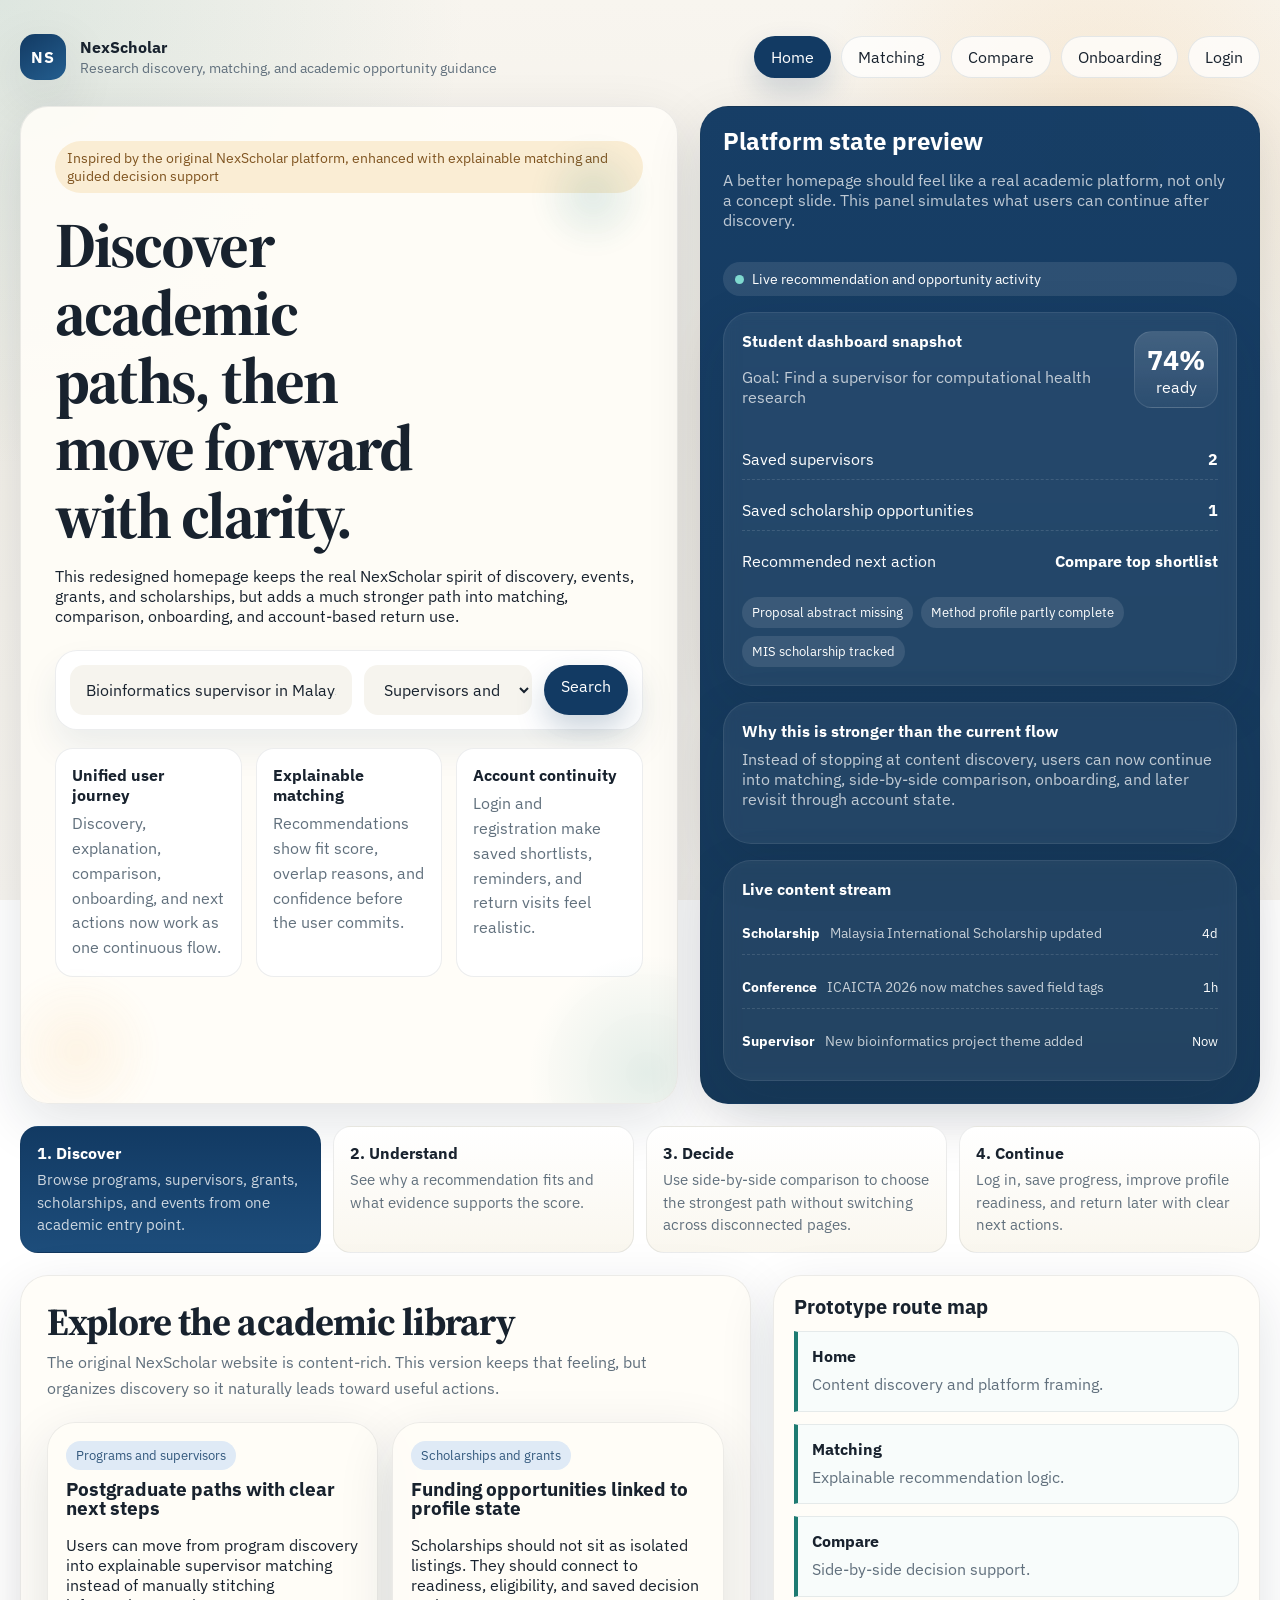
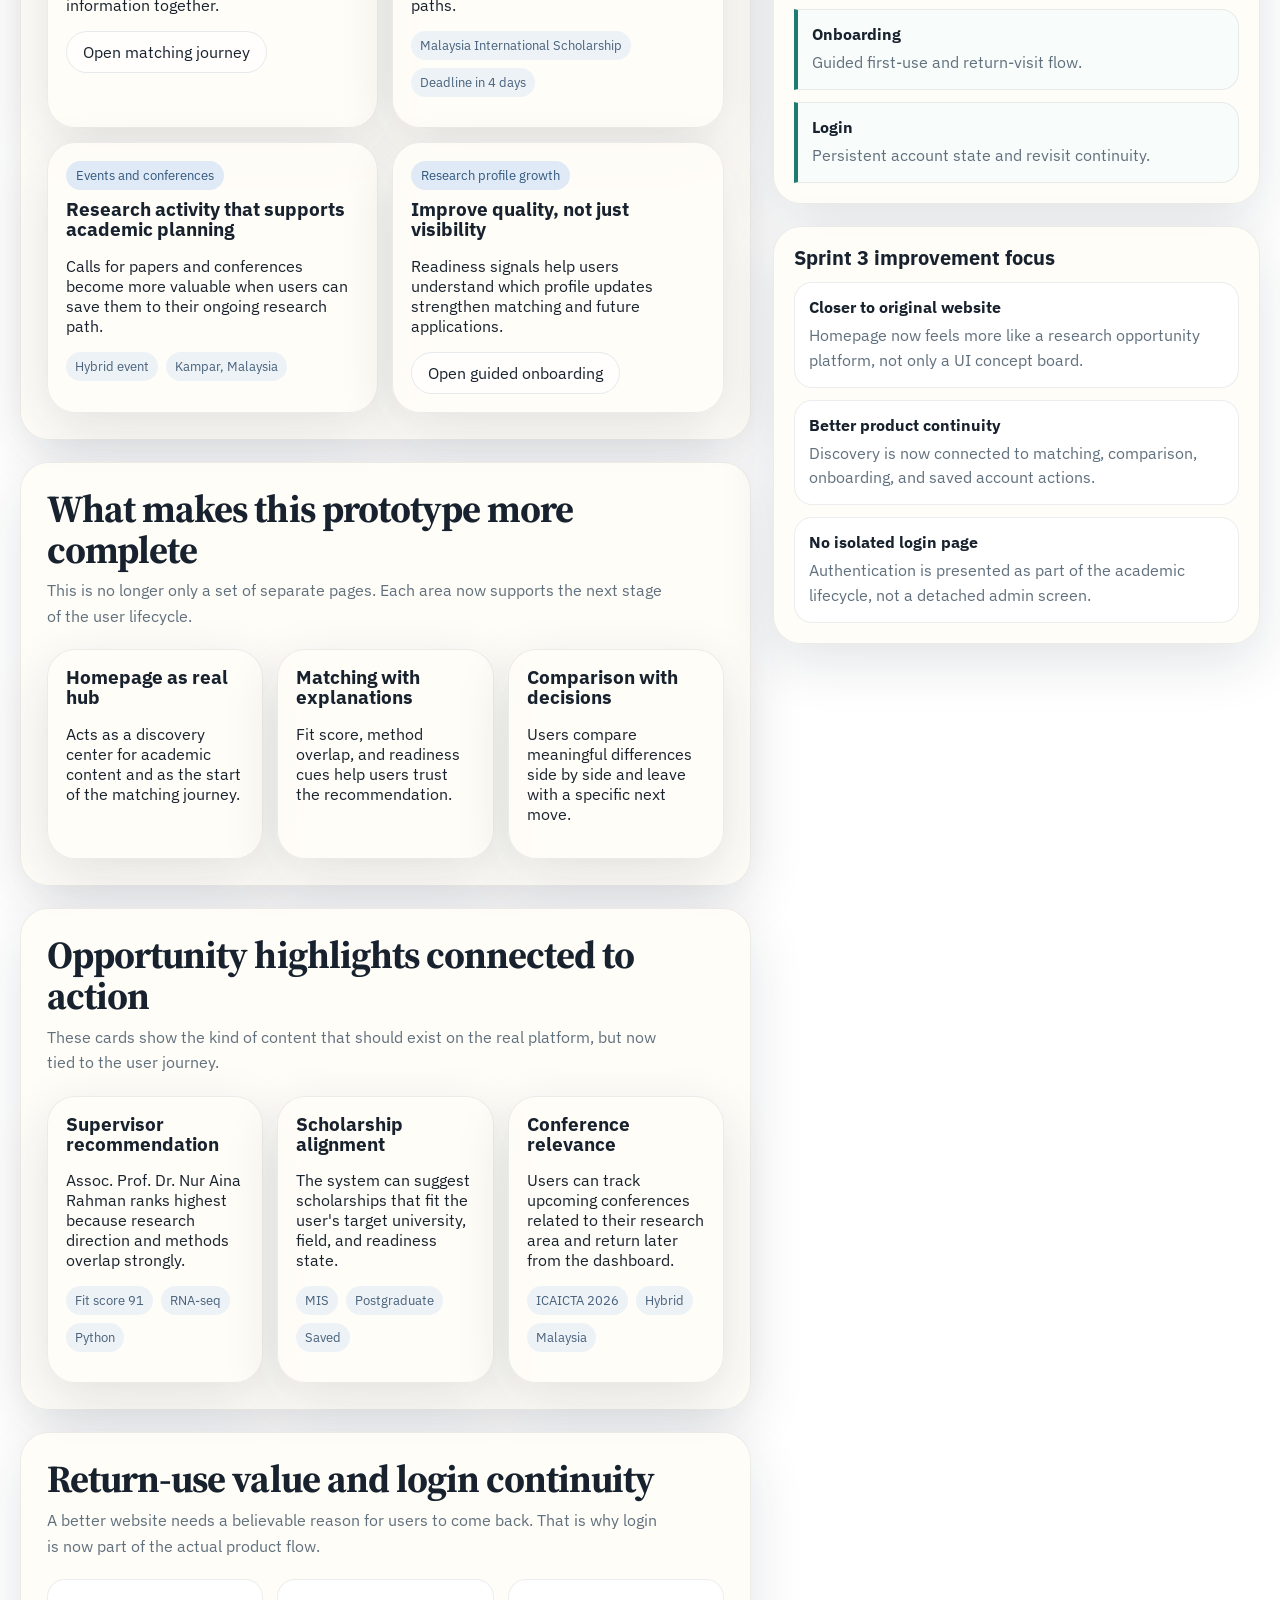
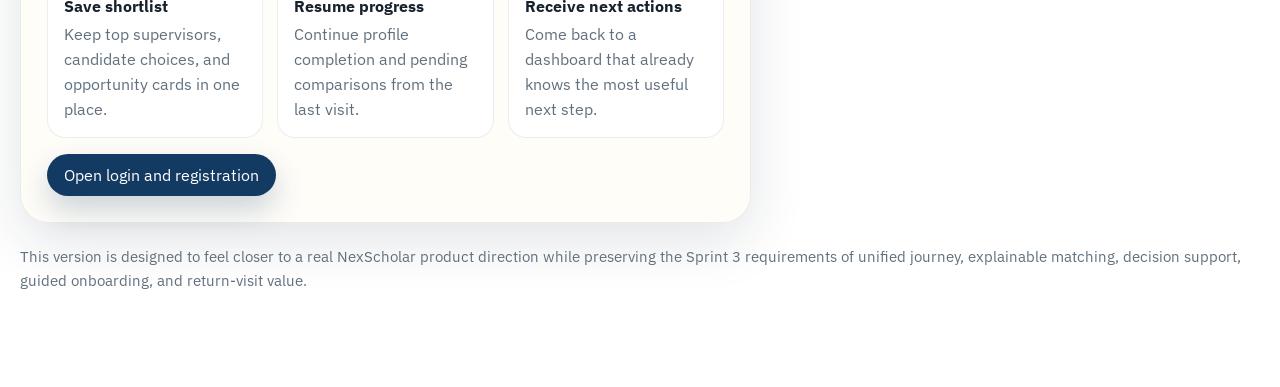
==== commit f3c64e1b: "Add animated login dashboard flow" ====
--- a/index.html
+++ b/index.html
@@ -30,6 +30,8 @@
 
     <section class="product-hero">
       <div class="search-shell fade-in delay-1">
+        <div class="floating-orb orb-a"></div>
+        <div class="floating-orb orb-b"></div>
         <div class="eyebrow">Inspired by the original NexScholar platform, enhanced with explainable matching and guided decision support</div>
         <h1>Discover academic paths, then move forward with clarity.</h1>
         <p>
@@ -68,6 +70,11 @@
           <p class="muted-light">A better homepage should feel like a real academic platform, not only a concept slide. This panel simulates what users can continue after discovery.</p>
         </div>
 
+        <div class="live-pill">
+          <span class="pulse-dot"></span>
+          Live recommendation and opportunity activity
+        </div>
+
         <div class="dashboard-panel">
           <div class="split-top">
             <div>
@@ -103,6 +110,27 @@
         <div class="dashboard-panel">
           <strong>Why this is stronger than the current flow</strong>
           <p class="muted-light" style="margin-top: 8px;">Instead of stopping at content discovery, users can now continue into matching, side-by-side comparison, onboarding, and later revisit through account state.</p>
+        </div>
+
+        <div class="dashboard-panel">
+          <strong>Live content stream</strong>
+          <div class="ticker" style="margin-top: 12px;">
+            <div class="ticker-row">
+              <strong>Scholarship</strong>
+              <span>Malaysia International Scholarship updated</span>
+              <small>4d</small>
+            </div>
+            <div class="ticker-row">
+              <strong>Conference</strong>
+              <span>ICAICTA 2026 now matches saved field tags</span>
+              <small>1h</small>
+            </div>
+            <div class="ticker-row">
+              <strong>Supervisor</strong>
+              <span>New bioinformatics project theme added</span>
+              <small>Now</small>
+            </div>
+          </div>
         </div>
       </aside>
     </section>
--- a/assets/styles.css
+++ b/assets/styles.css
@@ -34,6 +34,7 @@
     radial-gradient(circle at top left, rgba(30, 123, 114, 0.12), transparent 30%),
     radial-gradient(circle at 86% 16%, rgba(241, 163, 60, 0.16), transparent 22%),
     linear-gradient(180deg, #f8f5ef 0%, #f2efe8 45%, #f7f4ef 100%);
+  background-attachment: fixed;
 }
 
 a {
@@ -735,6 +736,32 @@
   margin-bottom: 22px;
 }
 
+.floating-orb {
+  position: absolute;
+  border-radius: 50%;
+  filter: blur(8px);
+  opacity: 0.55;
+  pointer-events: none;
+  animation: drift 12s ease-in-out infinite;
+}
+
+.orb-a {
+  width: 120px;
+  height: 120px;
+  right: 24px;
+  top: 28px;
+  background: radial-gradient(circle, rgba(30, 123, 114, 0.24), transparent 68%);
+}
+
+.orb-b {
+  width: 160px;
+  height: 160px;
+  left: -24px;
+  bottom: -28px;
+  background: radial-gradient(circle, rgba(241, 163, 60, 0.18), transparent 72%);
+  animation-delay: -4s;
+}
+
 .search-shell,
 .platform-panel,
 .explore-card,
@@ -859,6 +886,7 @@
   padding: 18px;
   background: rgba(255, 255, 255, 0.08);
   border: 1px solid rgba(255, 255, 255, 0.08);
+  backdrop-filter: blur(8px);
 }
 
 .dashboard-rows {
@@ -900,6 +928,7 @@
   border-radius: var(--radius-md);
   background: #fff;
   border: 1px solid rgba(24, 34, 46, 0.08);
+  transition: transform 180ms ease, box-shadow 180ms ease;
 }
 
 .hero-metric strong,
@@ -907,6 +936,18 @@
 .account-box strong {
   display: block;
   margin-bottom: 6px;
+}
+
+.hero-metric:hover,
+.return-box:hover,
+.account-box:hover,
+.explore-card:hover,
+.signal-card:hover,
+.opportunity-card:hover,
+.signin-panel:hover,
+.dashboard-widget:hover {
+  transform: translateY(-3px);
+  box-shadow: 0 16px 32px rgba(18, 58, 99, 0.08);
 }
 
 .opportunity-meta {
@@ -935,6 +976,145 @@
 .signin-note {
   color: var(--muted);
   line-height: 1.6;
+}
+
+.live-pill {
+  display: inline-flex;
+  align-items: center;
+  gap: 8px;
+  padding: 8px 12px;
+  border-radius: 999px;
+  background: rgba(255, 255, 255, 0.1);
+  color: white;
+  font-size: 0.86rem;
+}
+
+.pulse-dot {
+  width: 9px;
+  height: 9px;
+  border-radius: 50%;
+  background: #7fd9cf;
+  box-shadow: 0 0 0 rgba(127, 217, 207, 0.6);
+  animation: pulse 1.8s infinite;
+}
+
+.ticker {
+  display: grid;
+  gap: 10px;
+}
+
+.ticker-row {
+  display: grid;
+  grid-template-columns: auto 1fr auto;
+  gap: 10px;
+  align-items: center;
+  padding: 12px 0;
+  border-bottom: 1px dashed rgba(255, 255, 255, 0.12);
+}
+
+.ticker-row:last-child {
+  border-bottom: 0;
+}
+
+.ticker-row strong {
+  font-size: 0.9rem;
+}
+
+.ticker-row span {
+  color: rgba(255, 255, 255, 0.74);
+  font-size: 0.88rem;
+}
+
+.dashboard-layout {
+  display: grid;
+  grid-template-columns: 0.88fr 1.12fr;
+  gap: 22px;
+}
+
+.dashboard-shell {
+  padding: 26px;
+  background: var(--paper);
+  border: 1px solid rgba(24, 34, 46, 0.08);
+  border-radius: var(--radius-xl);
+  box-shadow: var(--shadow);
+}
+
+.dashboard-grid {
+  display: grid;
+  grid-template-columns: repeat(2, minmax(0, 1fr));
+  gap: 14px;
+}
+
+.dashboard-widget {
+  padding: 18px;
+  border-radius: var(--radius-lg);
+  background: linear-gradient(180deg, #ffffff, #faf8f3);
+  border: 1px solid rgba(24, 34, 46, 0.08);
+  transition: transform 180ms ease, box-shadow 180ms ease;
+}
+
+.metric-value {
+  font-family: "Source Serif 4", serif;
+  font-size: 2rem;
+  line-height: 1;
+  letter-spacing: -0.03em;
+  margin-bottom: 6px;
+}
+
+.progress-ring,
+.progress-line {
+  margin-top: 12px;
+}
+
+.progress-line {
+  height: 10px;
+  border-radius: 999px;
+  background: #edf1f4;
+  overflow: hidden;
+}
+
+.progress-line > span {
+  display: block;
+  height: 100%;
+  width: 0;
+  border-radius: inherit;
+  background: linear-gradient(90deg, #1e7b72, #123a63);
+  transition: width 900ms ease;
+}
+
+.account-actions {
+  display: flex;
+  gap: 10px;
+  flex-wrap: wrap;
+  margin-top: 16px;
+}
+
+.user-chip {
+  display: inline-flex;
+  align-items: center;
+  gap: 8px;
+  padding: 8px 12px;
+  border-radius: 999px;
+  background: #edf4fb;
+  color: #315476;
+  font-size: 0.86rem;
+}
+
+.status-list {
+  display: grid;
+  gap: 12px;
+}
+
+.status-item {
+  padding: 14px;
+  border-radius: var(--radius-md);
+  background: #fff;
+  border: 1px solid rgba(24, 34, 46, 0.08);
+}
+
+.status-item strong {
+  display: block;
+  margin-bottom: 6px;
 }
 
 .stack {
@@ -1179,10 +1359,33 @@
   }
 }
 
+@keyframes drift {
+  0%,
+  100% {
+    transform: translate3d(0, 0, 0) scale(1);
+  }
+  50% {
+    transform: translate3d(0, -10px, 0) scale(1.04);
+  }
+}
+
+@keyframes pulse {
+  0% {
+    box-shadow: 0 0 0 0 rgba(127, 217, 207, 0.65);
+  }
+  70% {
+    box-shadow: 0 0 0 10px rgba(127, 217, 207, 0);
+  }
+  100% {
+    box-shadow: 0 0 0 0 rgba(127, 217, 207, 0);
+  }
+}
+
 @media (max-width: 1120px) {
   .hero,
   .product-hero,
   .layout,
+  .dashboard-layout,
   .state-board,
   .auth-layout,
   .split-layout,
@@ -1206,6 +1409,7 @@
   .signal-grid,
   .return-grid,
   .account-grid,
+  .dashboard-grid,
   .auth-split-grid,
   .journey-strip,
   .mini-metrics,
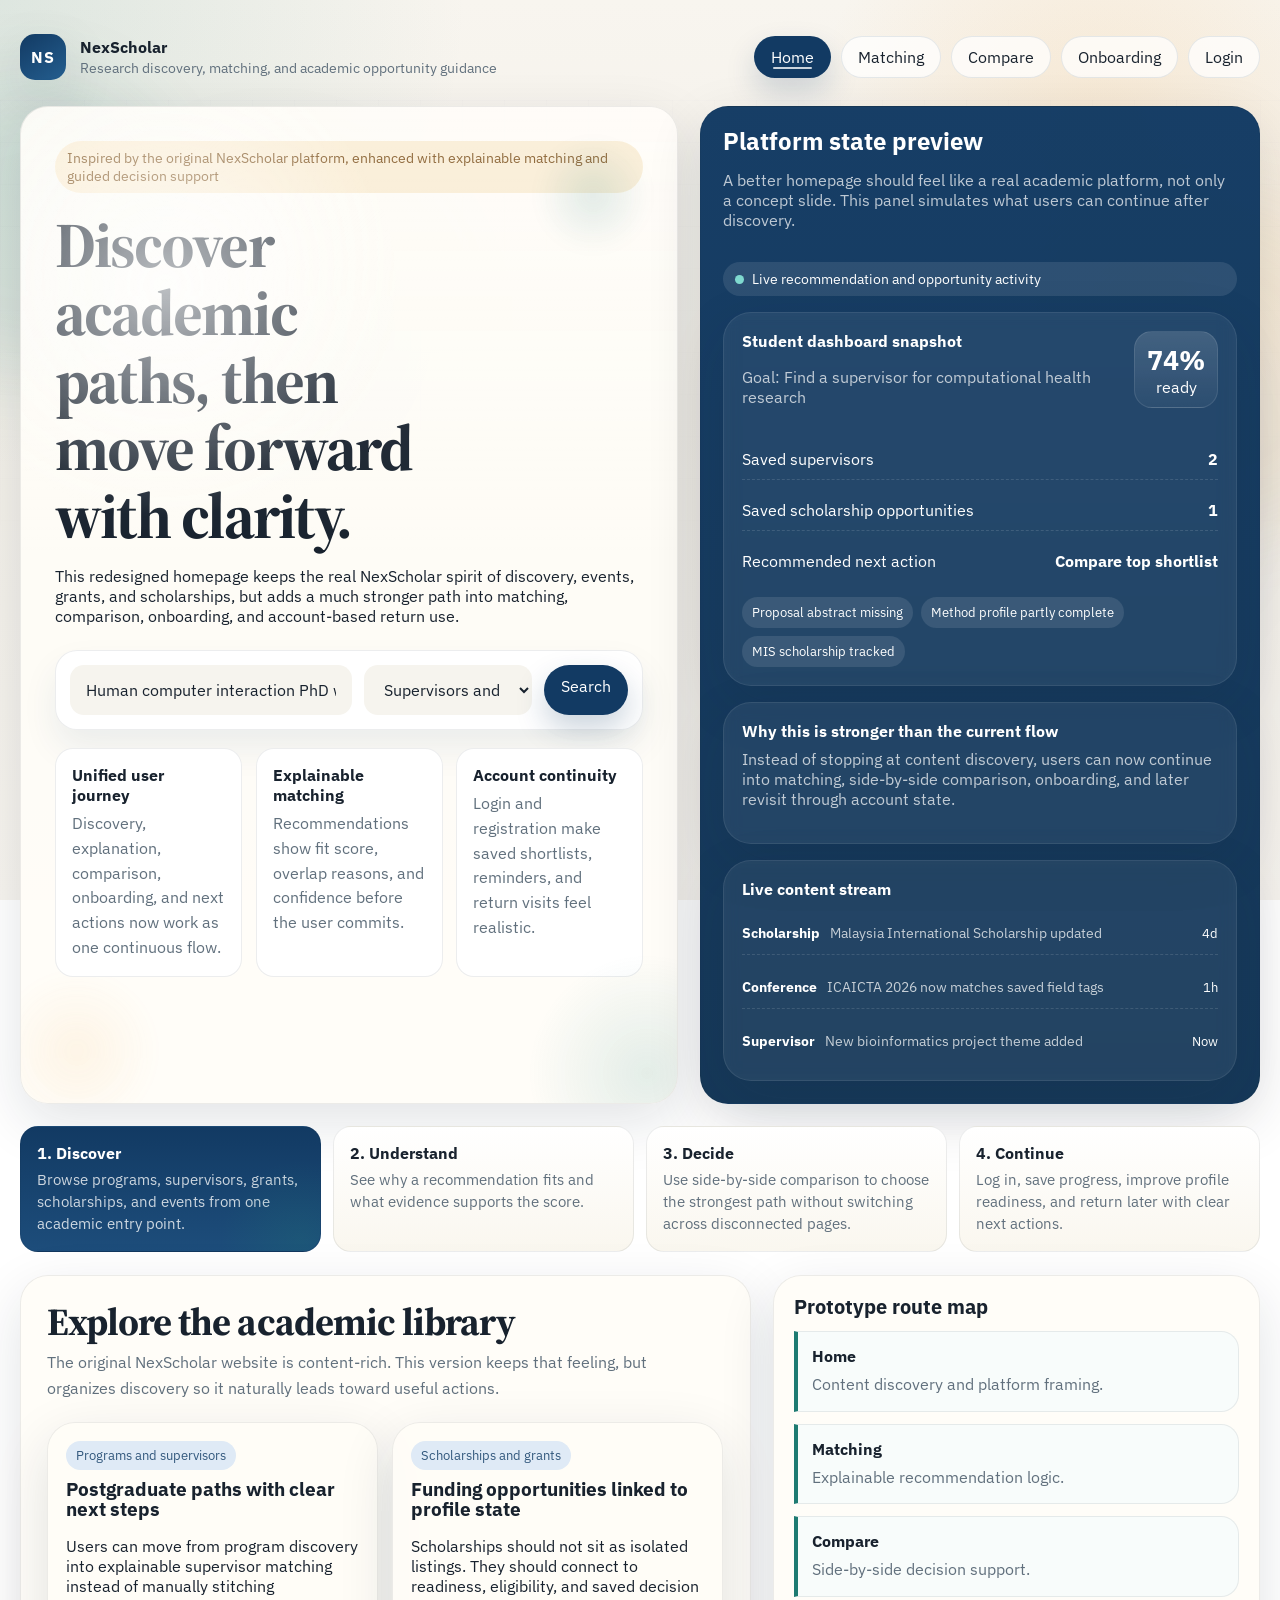
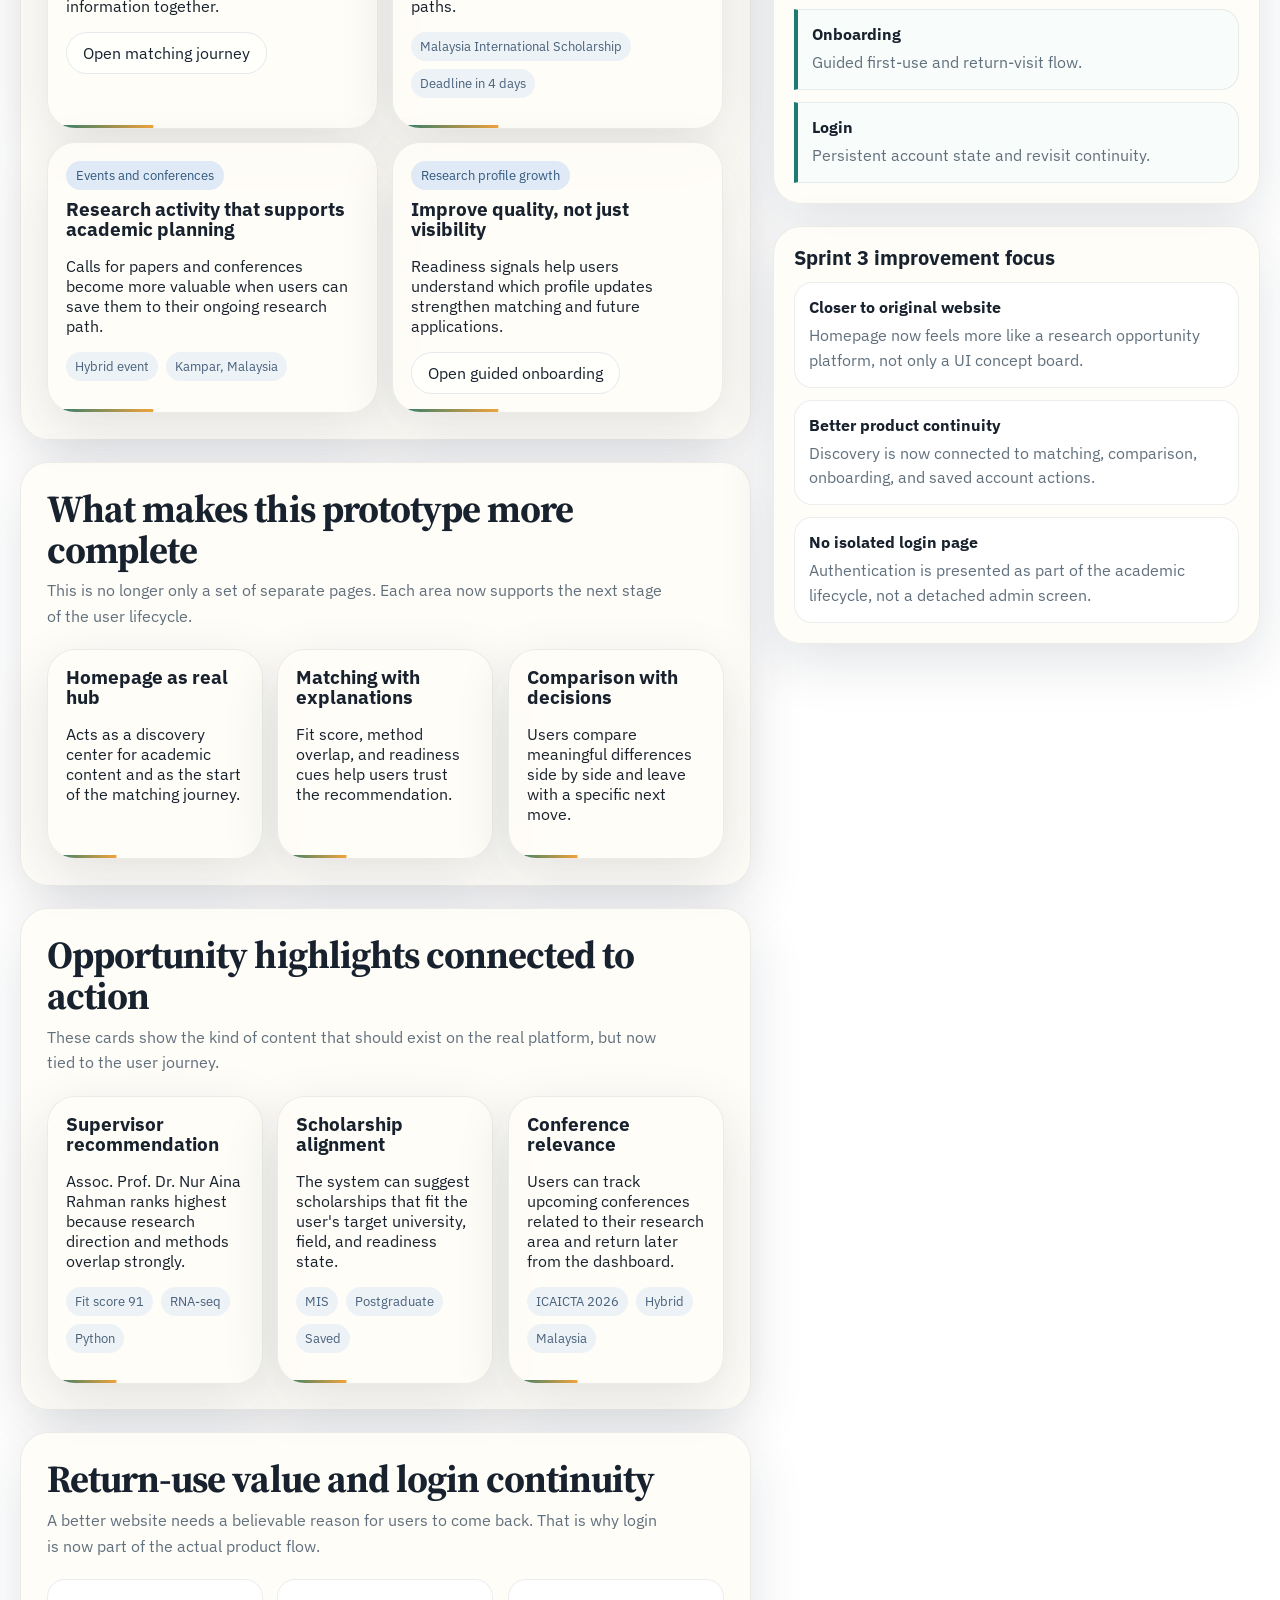
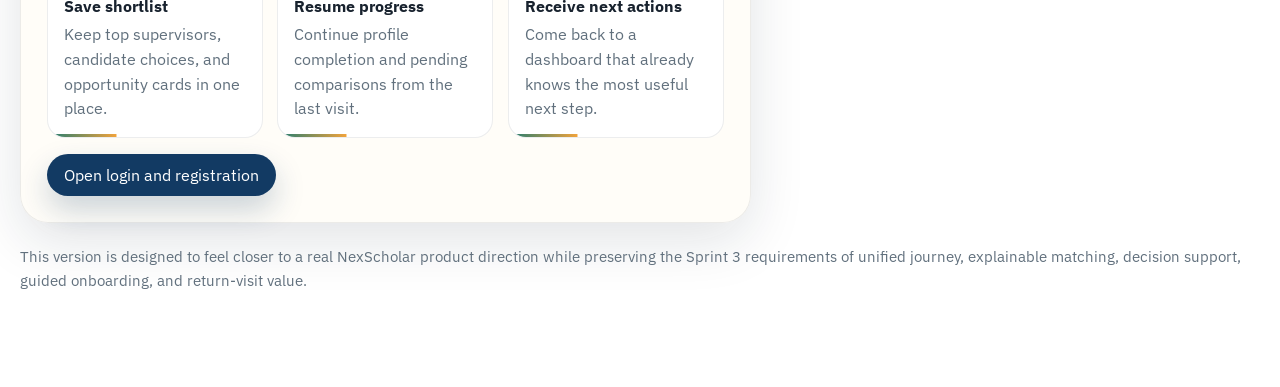
==== commit 3e3ee9e6: "Add richer homepage motion polish" ====
--- a/index.html
+++ b/index.html
@@ -9,8 +9,11 @@
   <link href="https://fonts.googleapis.com/css2?family=IBM+Plex+Sans:wght@400;500;600;700&family=Source+Serif+4:opsz,wght@8..60,600;8..60,700&display=swap" rel="stylesheet">
   <link rel="stylesheet" href="./assets/styles.css">
 </head>
-<body>
+<body class="home-page">
   <div class="page-shell">
+    <div class="ambient-grid" aria-hidden="true"></div>
+    <div class="ambient-glow ambient-glow-a" aria-hidden="true"></div>
+    <div class="ambient-glow ambient-glow-b" aria-hidden="true"></div>
     <header class="topbar fade-in">
       <div class="brand">
         <div class="brand-mark">NS</div>
@@ -29,7 +32,7 @@
     </header>
 
     <section class="product-hero">
-      <div class="search-shell fade-in delay-1">
+      <div class="search-shell fade-in delay-1" data-spotlight>
         <div class="floating-orb orb-a"></div>
         <div class="floating-orb orb-b"></div>
         <div class="eyebrow">Inspired by the original NexScholar platform, enhanced with explainable matching and guided decision support</div>
@@ -39,7 +42,7 @@
         </p>
 
         <div class="search-bar">
-          <input type="text" value="Bioinformatics supervisor in Malaysia with scholarship support" aria-label="Search">
+          <input type="text" value="Bioinformatics supervisor in Malaysia with scholarship support" aria-label="Search" data-rotating-search>
           <select aria-label="Search scope">
             <option>Supervisors and programs</option>
             <option>Grants and scholarships</option>
@@ -49,15 +52,15 @@
         </div>
 
         <div class="hero-metrics">
-          <div class="hero-metric">
+          <div class="hero-metric" data-tilt>
             <strong>Unified user journey</strong>
             <p class="caption">Discovery, explanation, comparison, onboarding, and next actions now work as one continuous flow.</p>
           </div>
-          <div class="hero-metric">
+          <div class="hero-metric" data-tilt>
             <strong>Explainable matching</strong>
             <p class="caption">Recommendations show fit score, overlap reasons, and confidence before the user commits.</p>
           </div>
-          <div class="hero-metric">
+          <div class="hero-metric" data-tilt>
             <strong>Account continuity</strong>
             <p class="caption">Login and registration make saved shortlists, reminders, and return visits feel realistic.</p>
           </div>
@@ -75,7 +78,7 @@
           Live recommendation and opportunity activity
         </div>
 
-        <div class="dashboard-panel">
+        <div class="dashboard-panel" data-tilt>
           <div class="split-top">
             <div>
               <strong>Student dashboard snapshot</strong>
@@ -107,12 +110,12 @@
           </div>
         </div>
 
-        <div class="dashboard-panel">
+        <div class="dashboard-panel" data-tilt>
           <strong>Why this is stronger than the current flow</strong>
           <p class="muted-light" style="margin-top: 8px;">Instead of stopping at content discovery, users can now continue into matching, side-by-side comparison, onboarding, and later revisit through account state.</p>
         </div>
 
-        <div class="dashboard-panel">
+        <div class="dashboard-panel" data-tilt>
           <strong>Live content stream</strong>
           <div class="ticker" style="margin-top: 12px;">
             <div class="ticker-row">
@@ -136,19 +139,19 @@
     </section>
 
     <section class="journey-strip fade-in delay-2">
-      <div class="journey-step active">
+      <div class="journey-step active" data-tilt>
         <strong>1. Discover</strong>
         <p>Browse programs, supervisors, grants, scholarships, and events from one academic entry point.</p>
       </div>
-      <div class="journey-step">
+      <div class="journey-step" data-tilt>
         <strong>2. Understand</strong>
         <p>See why a recommendation fits and what evidence supports the score.</p>
       </div>
-      <div class="journey-step">
+      <div class="journey-step" data-tilt>
         <strong>3. Decide</strong>
         <p>Use side-by-side comparison to choose the strongest path without switching across disconnected pages.</p>
       </div>
-      <div class="journey-step">
+      <div class="journey-step" data-tilt>
         <strong>4. Continue</strong>
         <p>Log in, save progress, improve profile readiness, and return later with clear next actions.</p>
       </div>
@@ -164,7 +167,7 @@
             </div>
           </div>
           <div class="library-grid">
-            <article class="explore-card">
+            <article class="explore-card reveal-on-scroll" data-tilt>
               <span class="library-label">Programs and supervisors</span>
               <h3>Postgraduate paths with clear next steps</h3>
               <p>Users can move from program discovery into explainable supervisor matching instead of manually stitching information together.</p>
@@ -172,7 +175,7 @@
                 <a class="pill" href="./matching.html">Open matching journey</a>
               </div>
             </article>
-            <article class="explore-card">
+            <article class="explore-card reveal-on-scroll" data-tilt>
               <span class="library-label">Scholarships and grants</span>
               <h3>Funding opportunities linked to profile state</h3>
               <p>Scholarships should not sit as isolated listings. They should connect to readiness, eligibility, and saved decision paths.</p>
@@ -181,7 +184,7 @@
                 <span>Deadline in 4 days</span>
               </div>
             </article>
-            <article class="explore-card">
+            <article class="explore-card reveal-on-scroll" data-tilt>
               <span class="library-label">Events and conferences</span>
               <h3>Research activity that supports academic planning</h3>
               <p>Calls for papers and conferences become more valuable when users can save them to their ongoing research path.</p>
@@ -190,7 +193,7 @@
                 <span>Kampar, Malaysia</span>
               </div>
             </article>
-            <article class="explore-card">
+            <article class="explore-card reveal-on-scroll" data-tilt>
               <span class="library-label">Research profile growth</span>
               <h3>Improve quality, not just visibility</h3>
               <p>Readiness signals help users understand which profile updates strengthen matching and future applications.</p>
@@ -209,15 +212,15 @@
             </div>
           </div>
           <div class="signal-grid">
-            <article class="signal-card">
+            <article class="signal-card reveal-on-scroll" data-tilt>
               <h3>Homepage as real hub</h3>
               <p>Acts as a discovery center for academic content and as the start of the matching journey.</p>
             </article>
-            <article class="signal-card">
+            <article class="signal-card reveal-on-scroll" data-tilt>
               <h3>Matching with explanations</h3>
               <p>Fit score, method overlap, and readiness cues help users trust the recommendation.</p>
             </article>
-            <article class="signal-card">
+            <article class="signal-card reveal-on-scroll" data-tilt>
               <h3>Comparison with decisions</h3>
               <p>Users compare meaningful differences side by side and leave with a specific next move.</p>
             </article>
@@ -232,7 +235,7 @@
             </div>
           </div>
           <div class="cards-3">
-            <article class="opportunity-card">
+            <article class="opportunity-card reveal-on-scroll" data-tilt>
               <h3>Supervisor recommendation</h3>
               <p>Assoc. Prof. Dr. Nur Aina Rahman ranks highest because research direction and methods overlap strongly.</p>
               <div class="opportunity-meta">
@@ -241,7 +244,7 @@
                 <span>Python</span>
               </div>
             </article>
-            <article class="opportunity-card">
+            <article class="opportunity-card reveal-on-scroll" data-tilt>
               <h3>Scholarship alignment</h3>
               <p>The system can suggest scholarships that fit the user's target university, field, and readiness state.</p>
               <div class="opportunity-meta">
@@ -250,7 +253,7 @@
                 <span>Saved</span>
               </div>
             </article>
-            <article class="opportunity-card">
+            <article class="opportunity-card reveal-on-scroll" data-tilt>
               <h3>Conference relevance</h3>
               <p>Users can track upcoming conferences related to their research area and return later from the dashboard.</p>
               <div class="opportunity-meta">
@@ -270,15 +273,15 @@
             </div>
           </div>
           <div class="return-grid">
-            <div class="return-box">
+            <div class="return-box reveal-on-scroll" data-tilt>
               <strong>Save shortlist</strong>
               <p class="caption">Keep top supervisors, candidate choices, and opportunity cards in one place.</p>
             </div>
-            <div class="return-box">
+            <div class="return-box reveal-on-scroll" data-tilt>
               <strong>Resume progress</strong>
               <p class="caption">Continue profile completion and pending comparisons from the last visit.</p>
             </div>
-            <div class="return-box">
+            <div class="return-box reveal-on-scroll" data-tilt>
               <strong>Receive next actions</strong>
               <p class="caption">Come back to a dashboard that already knows the most useful next step.</p>
             </div>
@@ -293,23 +296,23 @@
         <section class="aside-card fade-in delay-2">
           <h3 style="font-size: 1.25rem;">Prototype route map</h3>
           <div class="timeline" style="margin-top: 14px;">
-            <div class="timeline-item">
+            <div class="timeline-item reveal-on-scroll">
               <strong>Home</strong>
               <p>Content discovery and platform framing.</p>
             </div>
-            <div class="timeline-item">
+            <div class="timeline-item reveal-on-scroll">
               <strong>Matching</strong>
               <p>Explainable recommendation logic.</p>
             </div>
-            <div class="timeline-item">
+            <div class="timeline-item reveal-on-scroll">
               <strong>Compare</strong>
               <p>Side-by-side decision support.</p>
             </div>
-            <div class="timeline-item">
+            <div class="timeline-item reveal-on-scroll">
               <strong>Onboarding</strong>
               <p>Guided first-use and return-visit flow.</p>
             </div>
-            <div class="timeline-item">
+            <div class="timeline-item reveal-on-scroll">
               <strong>Login</strong>
               <p>Persistent account state and revisit continuity.</p>
             </div>
@@ -319,15 +322,15 @@
         <section class="aside-card fade-in delay-3">
           <h3 style="font-size: 1.25rem;">Sprint 3 improvement focus</h3>
           <div class="feed-list" style="margin-top: 14px;">
-            <div class="feed-item">
+            <div class="feed-item reveal-on-scroll">
               <strong>Closer to original website</strong>
               <p>Homepage now feels more like a research opportunity platform, not only a UI concept board.</p>
             </div>
-            <div class="feed-item">
+            <div class="feed-item reveal-on-scroll">
               <strong>Better product continuity</strong>
               <p>Discovery is now connected to matching, comparison, onboarding, and saved account actions.</p>
             </div>
-            <div class="feed-item">
+            <div class="feed-item reveal-on-scroll">
               <strong>No isolated login page</strong>
               <p>Authentication is presented as part of the academic lifecycle, not a detached admin screen.</p>
             </div>
--- a/assets/styles.css
+++ b/assets/styles.css
@@ -35,6 +35,36 @@
     radial-gradient(circle at 86% 16%, rgba(241, 163, 60, 0.16), transparent 22%),
     linear-gradient(180deg, #f8f5ef 0%, #f2efe8 45%, #f7f4ef 100%);
   background-attachment: fixed;
+  overflow-x: hidden;
+}
+
+body::before,
+body::after {
+  content: "";
+  position: fixed;
+  border-radius: 999px;
+  pointer-events: none;
+  z-index: 0;
+  filter: blur(36px);
+  opacity: 0.55;
+}
+
+body::before {
+  width: 300px;
+  height: 300px;
+  top: 8%;
+  left: -120px;
+  background: rgba(30, 123, 114, 0.18);
+  animation: floatHalo 16s ease-in-out infinite;
+}
+
+body::after {
+  width: 340px;
+  height: 340px;
+  right: -100px;
+  top: 22%;
+  background: rgba(241, 163, 60, 0.16);
+  animation: floatHalo 20s ease-in-out infinite reverse;
 }
 
 a {
@@ -50,6 +80,48 @@
   max-width: 1320px;
   margin: 0 auto;
   padding: 24px 20px 80px;
+  position: relative;
+  z-index: 1;
+}
+
+.ambient-grid,
+.ambient-glow {
+  position: absolute;
+  pointer-events: none;
+}
+
+.ambient-grid {
+  inset: 100px 0 auto;
+  height: 720px;
+  opacity: 0.28;
+  background-image:
+    linear-gradient(rgba(18, 58, 99, 0.05) 1px, transparent 1px),
+    linear-gradient(90deg, rgba(18, 58, 99, 0.05) 1px, transparent 1px);
+  background-size: 42px 42px;
+  mask-image: linear-gradient(180deg, rgba(0, 0, 0, 0.75), transparent 92%);
+  animation: gridDrift 28s linear infinite;
+}
+
+.ambient-glow {
+  width: 340px;
+  height: 340px;
+  border-radius: 50%;
+  filter: blur(60px);
+  opacity: 0.45;
+}
+
+.ambient-glow-a {
+  top: 160px;
+  left: 8%;
+  background: rgba(30, 123, 114, 0.12);
+  animation: floatHalo 18s ease-in-out infinite;
+}
+
+.ambient-glow-b {
+  top: 300px;
+  right: 2%;
+  background: rgba(29, 77, 123, 0.14);
+  animation: floatHalo 22s ease-in-out infinite reverse;
 }
 
 .topbar {
@@ -130,11 +202,48 @@
   box-shadow: 0 14px 30px rgba(18, 58, 99, 0.18);
 }
 
+.nav a {
+  position: relative;
+  overflow: hidden;
+}
+
+.nav a::after {
+  content: "";
+  position: absolute;
+  left: 18px;
+  right: 18px;
+  bottom: 8px;
+  height: 2px;
+  border-radius: 999px;
+  background: currentColor;
+  transform: scaleX(0);
+  transform-origin: center;
+  transition: transform 220ms ease;
+  opacity: 0.78;
+}
+
+.nav a:hover::after,
+.nav a.active::after {
+  transform: scaleX(1);
+}
+
 .button.primary {
   background: var(--deep);
   color: white;
   border-color: transparent;
   box-shadow: 0 14px 30px rgba(18, 58, 99, 0.22);
+  position: relative;
+  overflow: hidden;
+}
+
+.button.primary::after {
+  content: "";
+  position: absolute;
+  inset: -40% auto -40% -35%;
+  width: 34%;
+  transform: rotate(18deg);
+  background: linear-gradient(90deg, transparent, rgba(255, 255, 255, 0.4), transparent);
+  animation: buttonSweep 3.8s ease-in-out infinite;
 }
 
 .button.secondary {
@@ -391,6 +500,9 @@
   border-radius: var(--radius-md);
   border: 1px solid rgba(24, 34, 46, 0.08);
   background: linear-gradient(180deg, #ffffff, #faf7ef);
+  position: relative;
+  overflow: hidden;
+  transition: transform 180ms ease, box-shadow 180ms ease;
 }
 
 .journey-step strong {
@@ -409,6 +521,28 @@
 .journey-step.active {
   background: linear-gradient(180deg, #123a63, #1d4d7b);
   color: white;
+}
+
+.journey-step::after {
+  content: "";
+  position: absolute;
+  inset: auto -20% -55% auto;
+  width: 160px;
+  height: 160px;
+  border-radius: 50%;
+  background: radial-gradient(circle, rgba(30, 123, 114, 0.22), transparent 70%);
+  opacity: 0;
+  transition: opacity 220ms ease;
+}
+
+.journey-step:hover {
+  transform: translateY(-4px);
+  box-shadow: 0 18px 32px rgba(18, 58, 99, 0.08);
+}
+
+.journey-step:hover::after,
+.journey-step.active::after {
+  opacity: 1;
 }
 
 .journey-step.active p {
@@ -783,6 +917,17 @@
   overflow: hidden;
 }
 
+.search-shell[data-spotlight]::before {
+  content: "";
+  position: absolute;
+  inset: 0;
+  background:
+    radial-gradient(circle at var(--spot-x, 22%) var(--spot-y, 18%), rgba(255, 255, 255, 0.72), transparent 24%),
+    linear-gradient(180deg, rgba(255, 255, 255, 0.18), transparent 46%);
+  opacity: 0.95;
+  pointer-events: none;
+}
+
 .search-shell::after,
 .signin-shell::after {
   content: "";
@@ -887,6 +1032,17 @@
   background: rgba(255, 255, 255, 0.08);
   border: 1px solid rgba(255, 255, 255, 0.08);
   backdrop-filter: blur(8px);
+  position: relative;
+  overflow: hidden;
+}
+
+.dashboard-panel::after {
+  content: "";
+  position: absolute;
+  inset: 0;
+  background: linear-gradient(120deg, transparent 0%, rgba(255, 255, 255, 0.08) 50%, transparent 100%);
+  transform: translateX(-130%);
+  animation: panelSweep 6.5s ease-in-out infinite;
 }
 
 .dashboard-rows {
@@ -929,6 +1085,11 @@
   background: #fff;
   border: 1px solid rgba(24, 34, 46, 0.08);
   transition: transform 180ms ease, box-shadow 180ms ease;
+}
+
+[data-tilt] {
+  transform-style: preserve-3d;
+  will-change: transform;
 }
 
 .hero-metric strong,
@@ -950,6 +1111,39 @@
   box-shadow: 0 16px 32px rgba(18, 58, 99, 0.08);
 }
 
+.dashboard-widget,
+.explore-card,
+.signal-card,
+.opportunity-card,
+.return-box {
+  position: relative;
+  overflow: hidden;
+}
+
+.dashboard-widget::before,
+.explore-card::before,
+.signal-card::before,
+.opportunity-card::before,
+.return-box::before {
+  content: "";
+  position: absolute;
+  inset: auto auto 0 0;
+  width: 100%;
+  height: 3px;
+  background: linear-gradient(90deg, var(--accent), var(--warm));
+  transform: scaleX(0.32);
+  transform-origin: left;
+  transition: transform 220ms ease;
+}
+
+.dashboard-widget:hover::before,
+.explore-card:hover::before,
+.signal-card:hover::before,
+.opportunity-card:hover::before,
+.return-box:hover::before {
+  transform: scaleX(1);
+}
+
 .opportunity-meta {
   display: flex;
   gap: 8px;
@@ -987,6 +1181,17 @@
   background: rgba(255, 255, 255, 0.1);
   color: white;
   font-size: 0.86rem;
+  position: relative;
+  overflow: hidden;
+}
+
+.live-pill::after {
+  content: "";
+  position: absolute;
+  inset: 0;
+  background: linear-gradient(90deg, transparent, rgba(255, 255, 255, 0.16), transparent);
+  transform: translateX(-120%);
+  animation: pillSweep 4.8s ease-in-out infinite;
 }
 
 .pulse-dot {
@@ -1010,6 +1215,15 @@
   align-items: center;
   padding: 12px 0;
   border-bottom: 1px dashed rgba(255, 255, 255, 0.12);
+  animation: tickerPulse 5.6s ease-in-out infinite;
+}
+
+.ticker-row:nth-child(2) {
+  animation-delay: 0.9s;
+}
+
+.ticker-row:nth-child(3) {
+  animation-delay: 1.8s;
 }
 
 .ticker-row:last-child {
@@ -1254,6 +1468,16 @@
   border-radius: var(--radius-md);
   background: #fff;
   border: 1px solid rgba(24, 34, 46, 0.08);
+  transition: transform 180ms ease, box-shadow 180ms ease, border-color 180ms ease;
+}
+
+.timeline-item:hover,
+.feed-item:hover,
+.step-item:hover,
+.rail-item:hover {
+  transform: translateX(4px);
+  border-color: rgba(30, 123, 114, 0.18);
+  box-shadow: 0 14px 28px rgba(18, 58, 99, 0.07);
 }
 
 .timeline-item {
@@ -1348,6 +1572,17 @@
   animation: fadeUp 0.7s ease forwards;
 }
 
+.reveal-on-scroll {
+  opacity: 0;
+  transform: translateY(28px) scale(0.985);
+  transition: opacity 650ms ease, transform 650ms cubic-bezier(0.2, 0.8, 0.2, 1);
+}
+
+.reveal-on-scroll.is-visible {
+  opacity: 1;
+  transform: translateY(0) scale(1);
+}
+
 .delay-1 { animation-delay: 0.08s; }
 .delay-2 { animation-delay: 0.16s; }
 .delay-3 { animation-delay: 0.24s; }
@@ -1378,6 +1613,70 @@
   }
   100% {
     box-shadow: 0 0 0 0 rgba(127, 217, 207, 0);
+  }
+}
+
+@keyframes buttonSweep {
+  0%,
+  72%,
+  100% {
+    transform: translateX(-180%) rotate(18deg);
+  }
+  84% {
+    transform: translateX(420%) rotate(18deg);
+  }
+}
+
+@keyframes panelSweep {
+  0%,
+  65%,
+  100% {
+    transform: translateX(-130%);
+  }
+  82% {
+    transform: translateX(130%);
+  }
+}
+
+@keyframes pillSweep {
+  0%,
+  70%,
+  100% {
+    transform: translateX(-120%);
+  }
+  86% {
+    transform: translateX(120%);
+  }
+}
+
+@keyframes tickerPulse {
+  0%,
+  100% {
+    transform: translateX(0);
+    opacity: 0.92;
+  }
+  50% {
+    transform: translateX(4px);
+    opacity: 1;
+  }
+}
+
+@keyframes gridDrift {
+  0% {
+    transform: translate3d(0, 0, 0);
+  }
+  100% {
+    transform: translate3d(18px, 18px, 0);
+  }
+}
+
+@keyframes floatHalo {
+  0%,
+  100% {
+    transform: translate3d(0, 0, 0) scale(1);
+  }
+  50% {
+    transform: translate3d(18px, -16px, 0) scale(1.08);
   }
 }
 
@@ -1434,6 +1733,11 @@
     justify-content: flex-start;
   }
 
+  .ambient-grid,
+  .ambient-glow {
+    display: none;
+  }
+
   .meter-row {
     grid-template-columns: 1fr;
   }
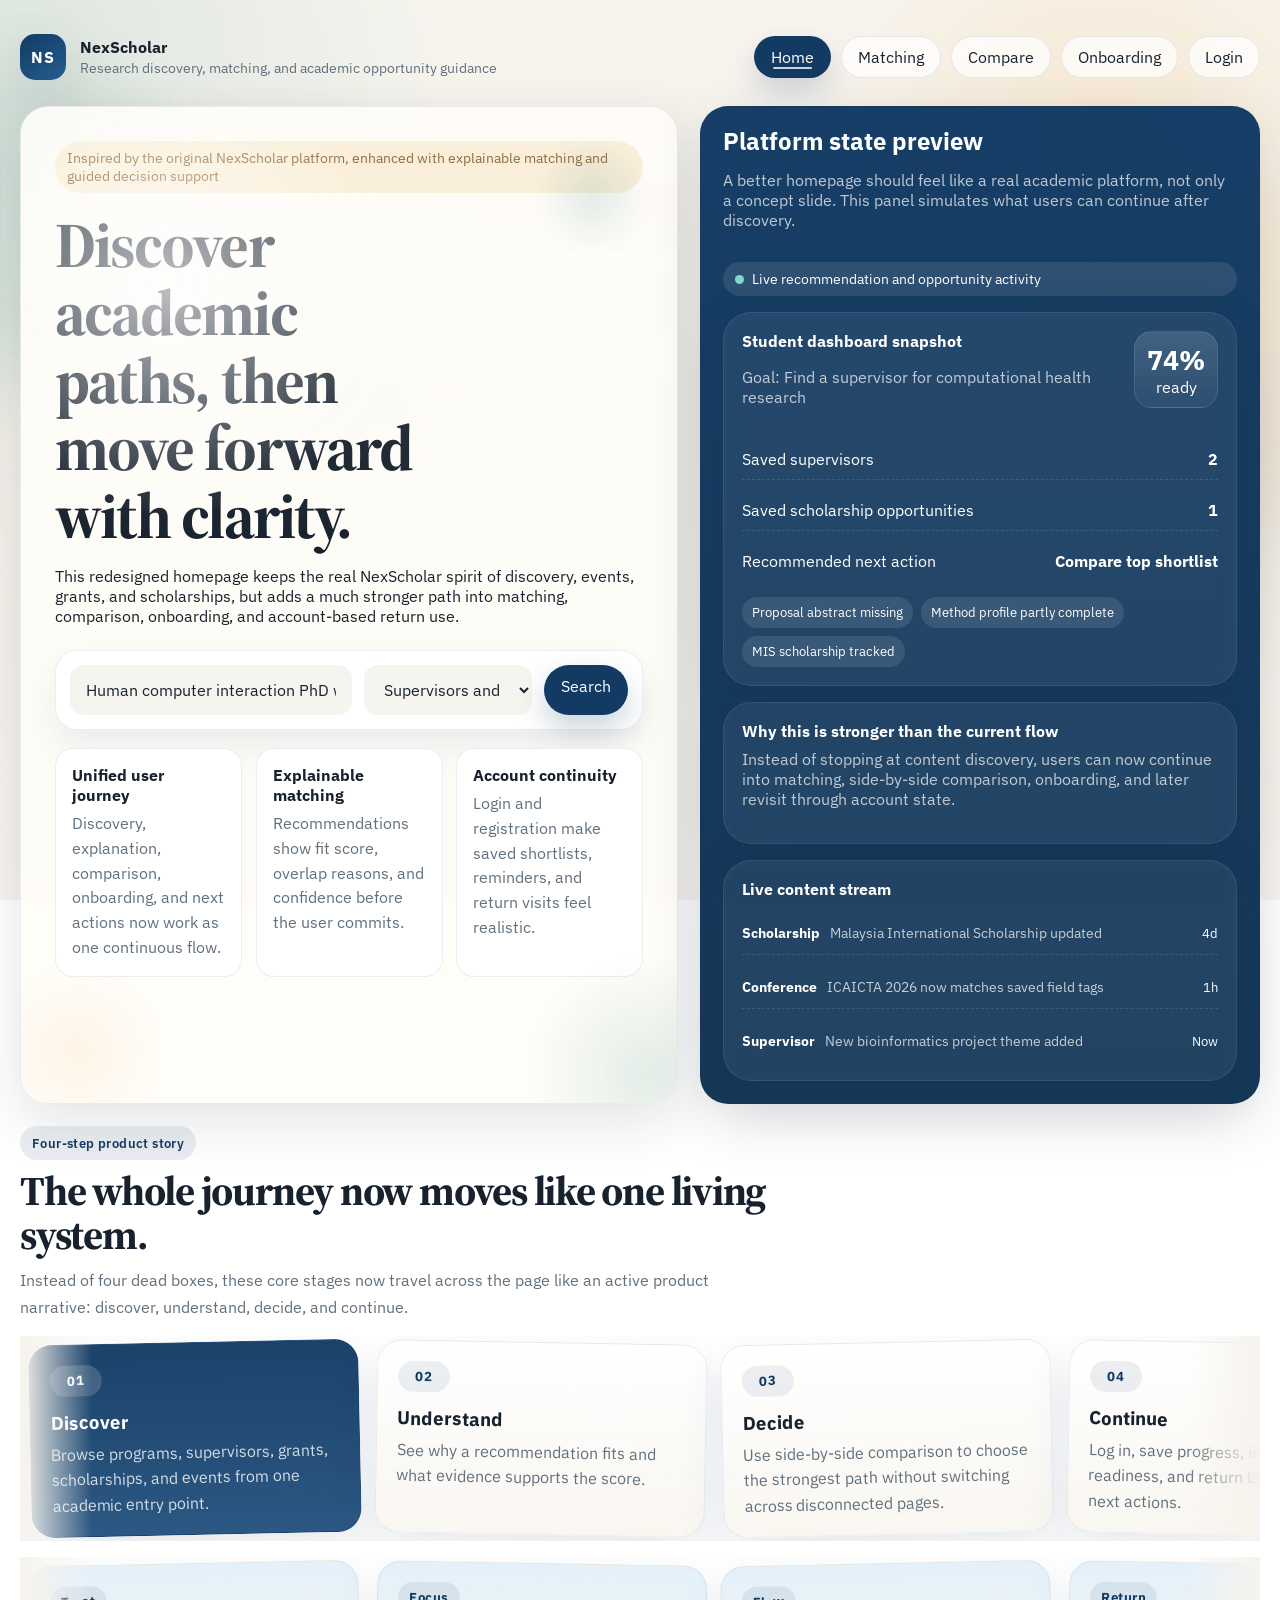
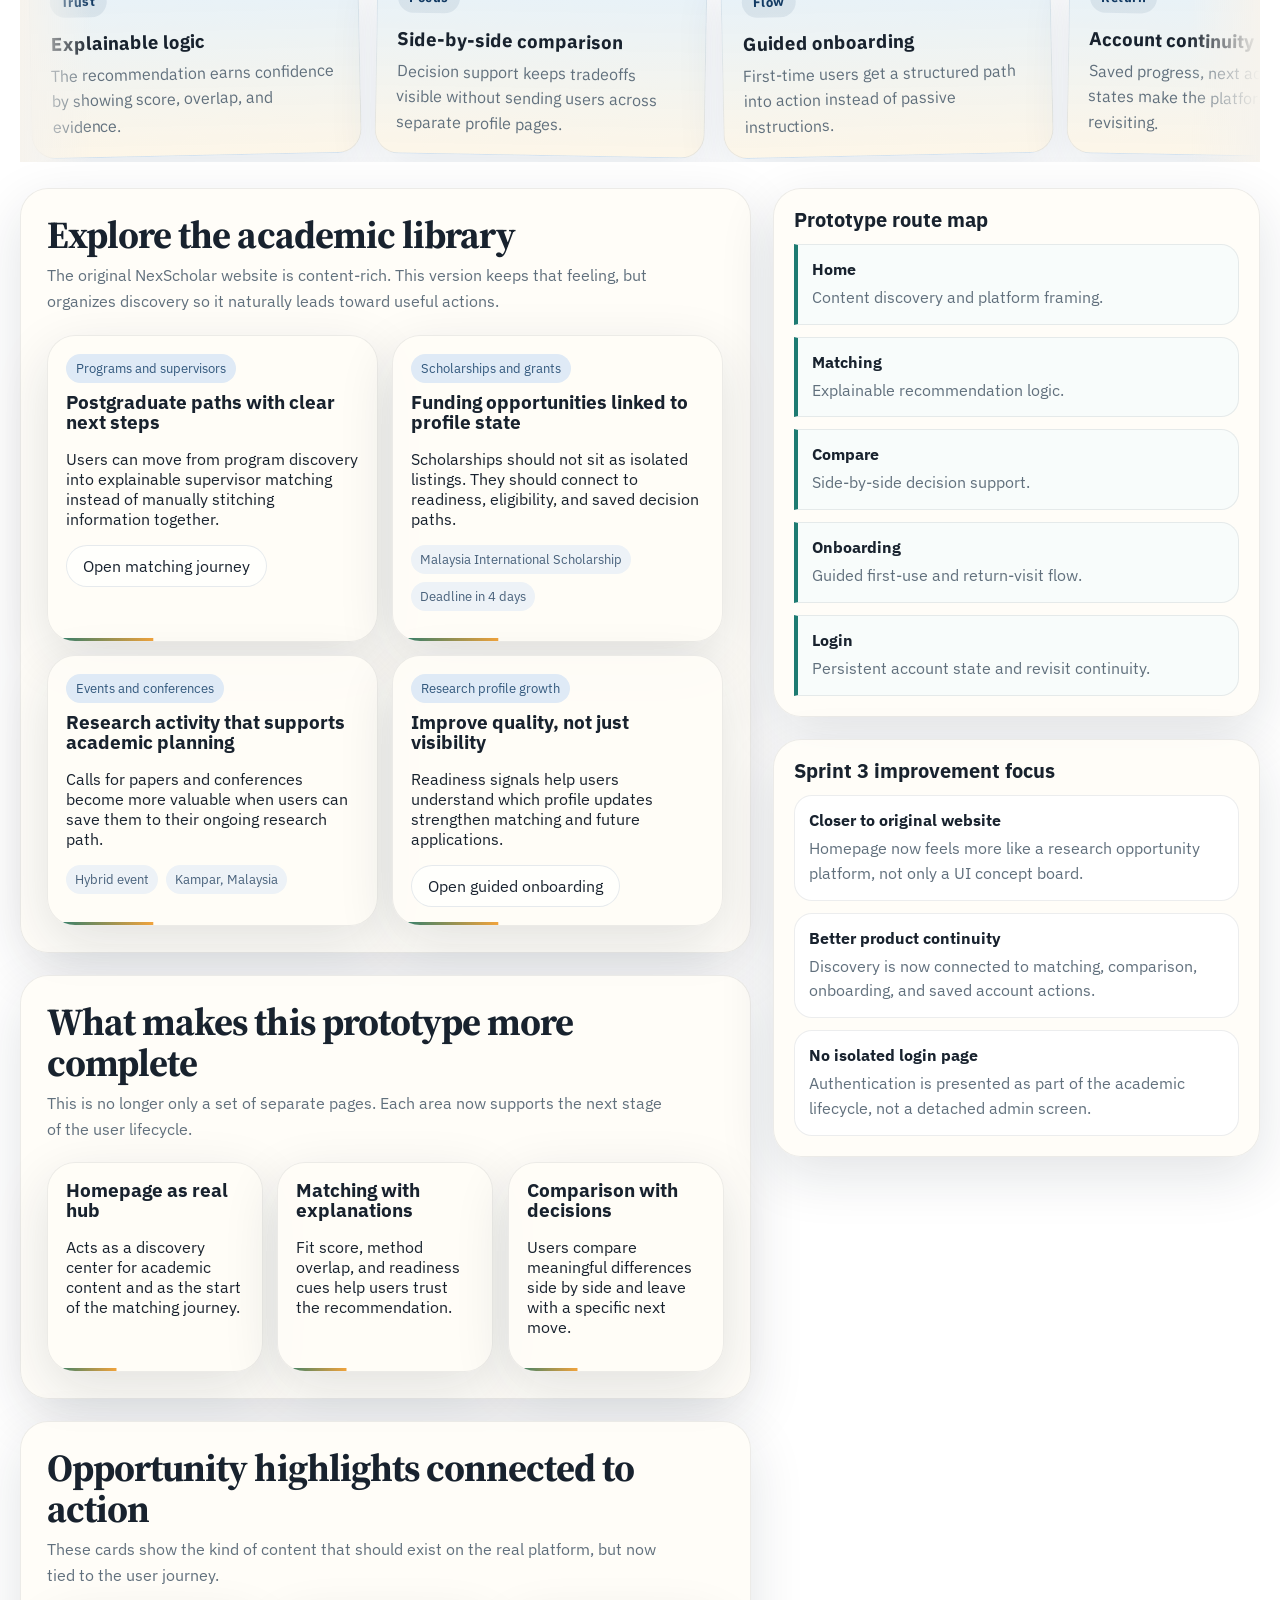
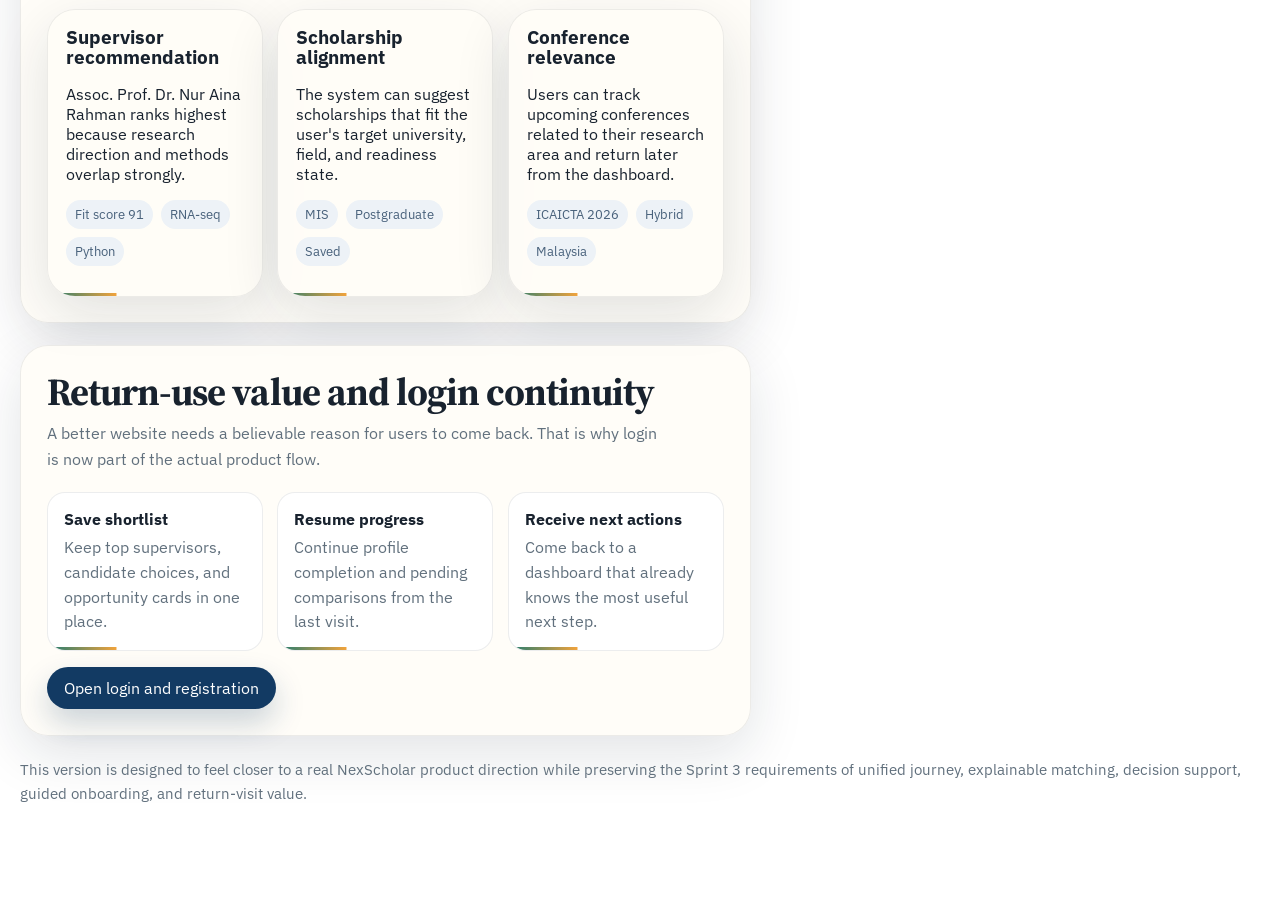
==== commit 67070551: "Turn journey points into animated marquee" ====
--- a/index.html
+++ b/index.html
@@ -138,22 +138,101 @@
       </aside>
     </section>
 
-    <section class="journey-strip fade-in delay-2">
-      <div class="journey-step active" data-tilt>
-        <strong>1. Discover</strong>
-        <p>Browse programs, supervisors, grants, scholarships, and events from one academic entry point.</p>
+    <section class="journey-marquee fade-in delay-2">
+      <div class="journey-intro">
+        <span class="journey-kicker">Four-step product story</span>
+        <h2>The whole journey now moves like one living system.</h2>
+        <p>Instead of four dead boxes, these core stages now travel across the page like an active product narrative: discover, understand, decide, and continue.</p>
       </div>
-      <div class="journey-step" data-tilt>
-        <strong>2. Understand</strong>
-        <p>See why a recommendation fits and what evidence supports the score.</p>
+
+      <div class="marquee-row">
+        <div class="marquee-track">
+          <article class="marquee-pill active">
+            <span>01</span>
+            <strong>Discover</strong>
+            <p>Browse programs, supervisors, grants, scholarships, and events from one academic entry point.</p>
+          </article>
+          <article class="marquee-pill">
+            <span>02</span>
+            <strong>Understand</strong>
+            <p>See why a recommendation fits and what evidence supports the score.</p>
+          </article>
+          <article class="marquee-pill">
+            <span>03</span>
+            <strong>Decide</strong>
+            <p>Use side-by-side comparison to choose the strongest path without switching across disconnected pages.</p>
+          </article>
+          <article class="marquee-pill">
+            <span>04</span>
+            <strong>Continue</strong>
+            <p>Log in, save progress, improve profile readiness, and return later with clear next actions.</p>
+          </article>
+          <article class="marquee-pill active" aria-hidden="true">
+            <span>01</span>
+            <strong>Discover</strong>
+            <p>Browse programs, supervisors, grants, scholarships, and events from one academic entry point.</p>
+          </article>
+          <article class="marquee-pill" aria-hidden="true">
+            <span>02</span>
+            <strong>Understand</strong>
+            <p>See why a recommendation fits and what evidence supports the score.</p>
+          </article>
+          <article class="marquee-pill" aria-hidden="true">
+            <span>03</span>
+            <strong>Decide</strong>
+            <p>Use side-by-side comparison to choose the strongest path without switching across disconnected pages.</p>
+          </article>
+          <article class="marquee-pill" aria-hidden="true">
+            <span>04</span>
+            <strong>Continue</strong>
+            <p>Log in, save progress, improve profile readiness, and return later with clear next actions.</p>
+          </article>
+        </div>
       </div>
-      <div class="journey-step" data-tilt>
-        <strong>3. Decide</strong>
-        <p>Use side-by-side comparison to choose the strongest path without switching across disconnected pages.</p>
-      </div>
-      <div class="journey-step" data-tilt>
-        <strong>4. Continue</strong>
-        <p>Log in, save progress, improve profile readiness, and return later with clear next actions.</p>
+
+      <div class="marquee-row reverse">
+        <div class="marquee-track">
+          <article class="marquee-pill soft">
+            <span>Trust</span>
+            <strong>Explainable logic</strong>
+            <p>The recommendation earns confidence by showing score, overlap, and evidence.</p>
+          </article>
+          <article class="marquee-pill soft">
+            <span>Focus</span>
+            <strong>Side-by-side comparison</strong>
+            <p>Decision support keeps tradeoffs visible without sending users across separate profile pages.</p>
+          </article>
+          <article class="marquee-pill soft">
+            <span>Flow</span>
+            <strong>Guided onboarding</strong>
+            <p>First-time users get a structured path into action instead of passive instructions.</p>
+          </article>
+          <article class="marquee-pill soft">
+            <span>Return</span>
+            <strong>Account continuity</strong>
+            <p>Saved progress, next actions, and live states make the platform worth revisiting.</p>
+          </article>
+          <article class="marquee-pill soft" aria-hidden="true">
+            <span>Trust</span>
+            <strong>Explainable logic</strong>
+            <p>The recommendation earns confidence by showing score, overlap, and evidence.</p>
+          </article>
+          <article class="marquee-pill soft" aria-hidden="true">
+            <span>Focus</span>
+            <strong>Side-by-side comparison</strong>
+            <p>Decision support keeps tradeoffs visible without sending users across separate profile pages.</p>
+          </article>
+          <article class="marquee-pill soft" aria-hidden="true">
+            <span>Flow</span>
+            <strong>Guided onboarding</strong>
+            <p>First-time users get a structured path into action instead of passive instructions.</p>
+          </article>
+          <article class="marquee-pill soft" aria-hidden="true">
+            <span>Return</span>
+            <strong>Account continuity</strong>
+            <p>Saved progress, next actions, and live states make the platform worth revisiting.</p>
+          </article>
+        </div>
       </div>
     </section>
 
--- a/assets/styles.css
+++ b/assets/styles.css
@@ -495,6 +495,157 @@
   margin: 0 0 22px;
 }
 
+.journey-marquee {
+  margin: 0 0 26px;
+  display: grid;
+  gap: 16px;
+}
+
+.journey-intro {
+  display: grid;
+  gap: 10px;
+  max-width: 760px;
+}
+
+.journey-kicker {
+  display: inline-flex;
+  width: fit-content;
+  padding: 8px 12px;
+  border-radius: 999px;
+  background: rgba(18, 58, 99, 0.09);
+  color: var(--deep);
+  font-size: 0.84rem;
+  font-weight: 600;
+  letter-spacing: 0.03em;
+}
+
+.journey-intro h2 {
+  font-family: "Source Serif 4", serif;
+  font-size: clamp(1.9rem, 3.2vw, 3rem);
+  letter-spacing: -0.03em;
+}
+
+.journey-intro p {
+  margin: 0;
+  color: var(--muted);
+  line-height: 1.65;
+}
+
+.marquee-row {
+  position: relative;
+  overflow: hidden;
+  padding: 6px 10px;
+}
+
+.marquee-row::before,
+.marquee-row::after {
+  content: "";
+  position: absolute;
+  top: 0;
+  bottom: 0;
+  width: 72px;
+  z-index: 2;
+  pointer-events: none;
+}
+
+.marquee-row::before {
+  left: 0;
+  background: linear-gradient(90deg, #f6f3ed 0%, rgba(246, 243, 237, 0) 100%);
+}
+
+.marquee-row::after {
+  right: 0;
+  background: linear-gradient(270deg, #f6f3ed 0%, rgba(246, 243, 237, 0) 100%);
+}
+
+.marquee-track {
+  display: flex;
+  gap: 16px;
+  width: max-content;
+  animation: marqueeLeft 32s linear infinite;
+}
+
+.marquee-row.reverse .marquee-track {
+  animation-name: marqueeRight;
+  animation-duration: 36s;
+}
+
+.marquee-row:hover .marquee-track {
+  animation-play-state: paused;
+}
+
+.marquee-pill {
+  width: 330px;
+  min-height: 158px;
+  padding: 20px 20px 18px;
+  border-radius: 24px;
+  border: 1px solid rgba(18, 58, 99, 0.08);
+  background:
+    linear-gradient(180deg, rgba(255, 255, 255, 0.94), rgba(249, 246, 240, 0.92));
+  box-shadow: 0 20px 48px rgba(18, 58, 99, 0.1);
+  position: relative;
+  overflow: hidden;
+  transform: rotate(-1.2deg);
+}
+
+.marquee-pill:nth-child(2n) {
+  transform: rotate(1deg);
+}
+
+.marquee-pill::before {
+  content: "";
+  position: absolute;
+  inset: 0;
+  background: linear-gradient(120deg, transparent 0%, rgba(255, 255, 255, 0.4) 52%, transparent 100%);
+  transform: translateX(-130%);
+  animation: panelSweep 7s ease-in-out infinite;
+}
+
+.marquee-pill span {
+  display: inline-flex;
+  align-items: center;
+  justify-content: center;
+  min-width: 52px;
+  margin-bottom: 14px;
+  padding: 7px 11px;
+  border-radius: 999px;
+  background: rgba(18, 58, 99, 0.08);
+  color: var(--deep);
+  font-size: 0.82rem;
+  font-weight: 700;
+  letter-spacing: 0.04em;
+}
+
+.marquee-pill strong {
+  display: block;
+  margin-bottom: 8px;
+  font-size: 1.16rem;
+}
+
+.marquee-pill p {
+  margin: 0;
+  color: var(--muted);
+  line-height: 1.58;
+}
+
+.marquee-pill.active {
+  background: linear-gradient(180deg, rgba(18, 58, 99, 0.96), rgba(30, 77, 123, 0.94));
+  color: white;
+}
+
+.marquee-pill.active span {
+  background: rgba(255, 255, 255, 0.16);
+  color: white;
+}
+
+.marquee-pill.active p {
+  color: rgba(255, 255, 255, 0.8);
+}
+
+.marquee-pill.soft {
+  background: linear-gradient(180deg, rgba(224, 239, 250, 0.88), rgba(252, 244, 228, 0.84));
+}
+
 .journey-step {
   padding: 16px;
   border-radius: var(--radius-md);
@@ -1667,6 +1818,24 @@
   }
   100% {
     transform: translate3d(18px, 18px, 0);
+  }
+}
+
+@keyframes marqueeLeft {
+  0% {
+    transform: translateX(0);
+  }
+  100% {
+    transform: translateX(calc(-50% - 8px));
+  }
+}
+
+@keyframes marqueeRight {
+  0% {
+    transform: translateX(calc(-50% - 8px));
+  }
+  100% {
+    transform: translateX(0);
   }
 }
 
@@ -1745,4 +1914,14 @@
   .search-bar {
     grid-template-columns: 1fr;
   }
-}
+
+  .marquee-pill {
+    width: 280px;
+    min-height: 170px;
+  }
+
+  .marquee-row::before,
+  .marquee-row::after {
+    width: 36px;
+  }
+}
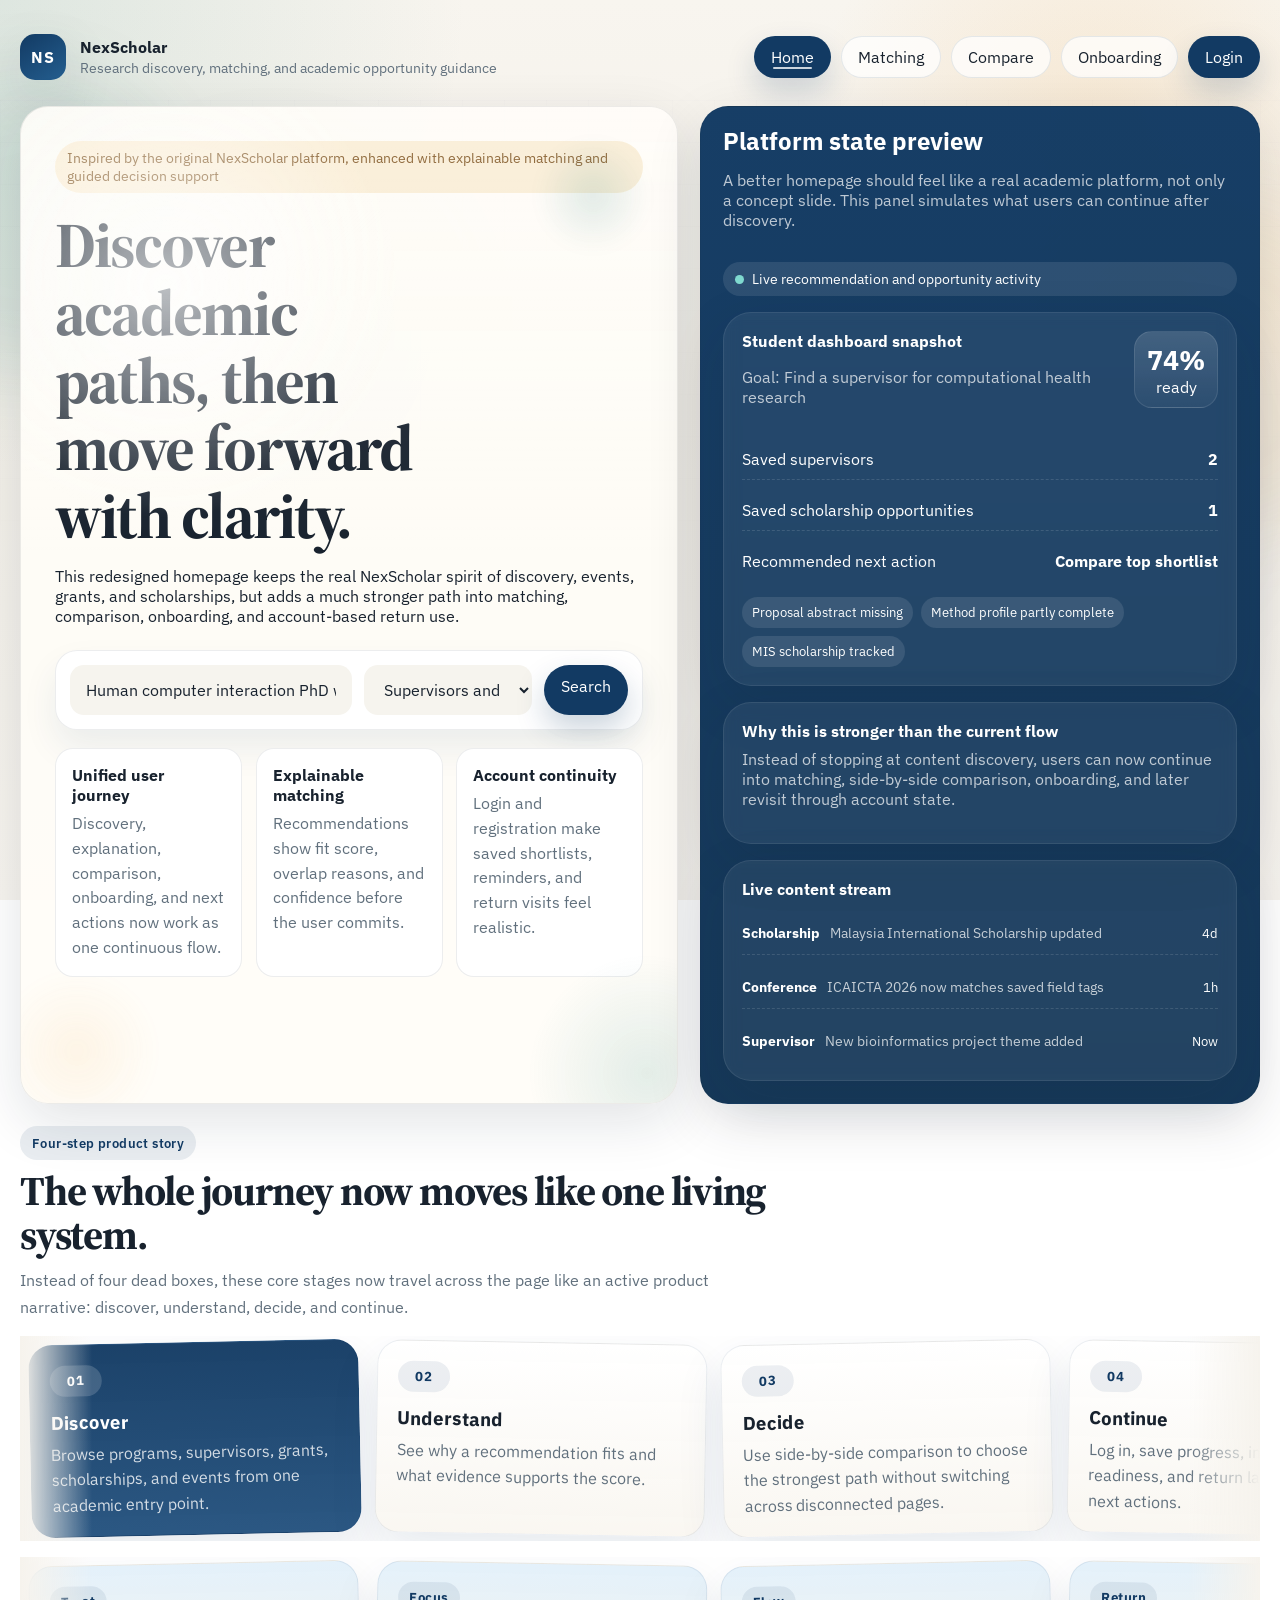
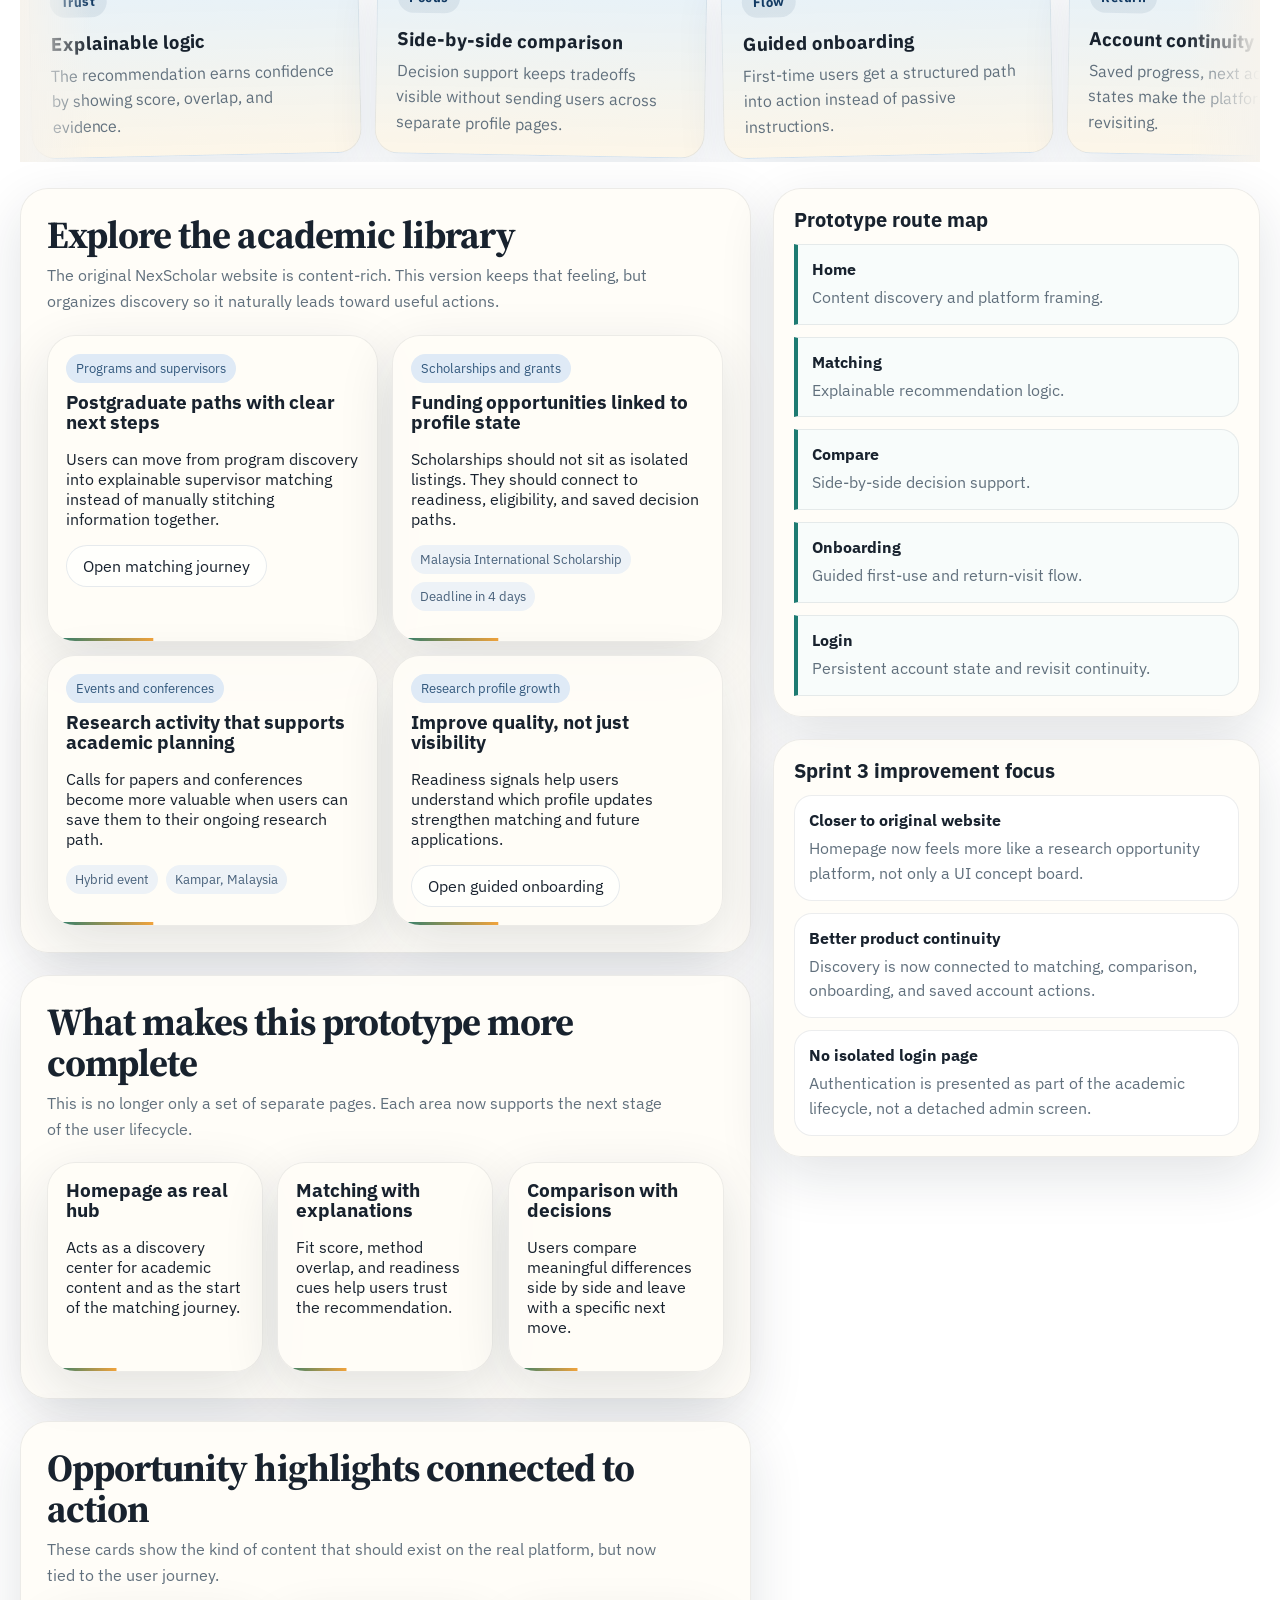
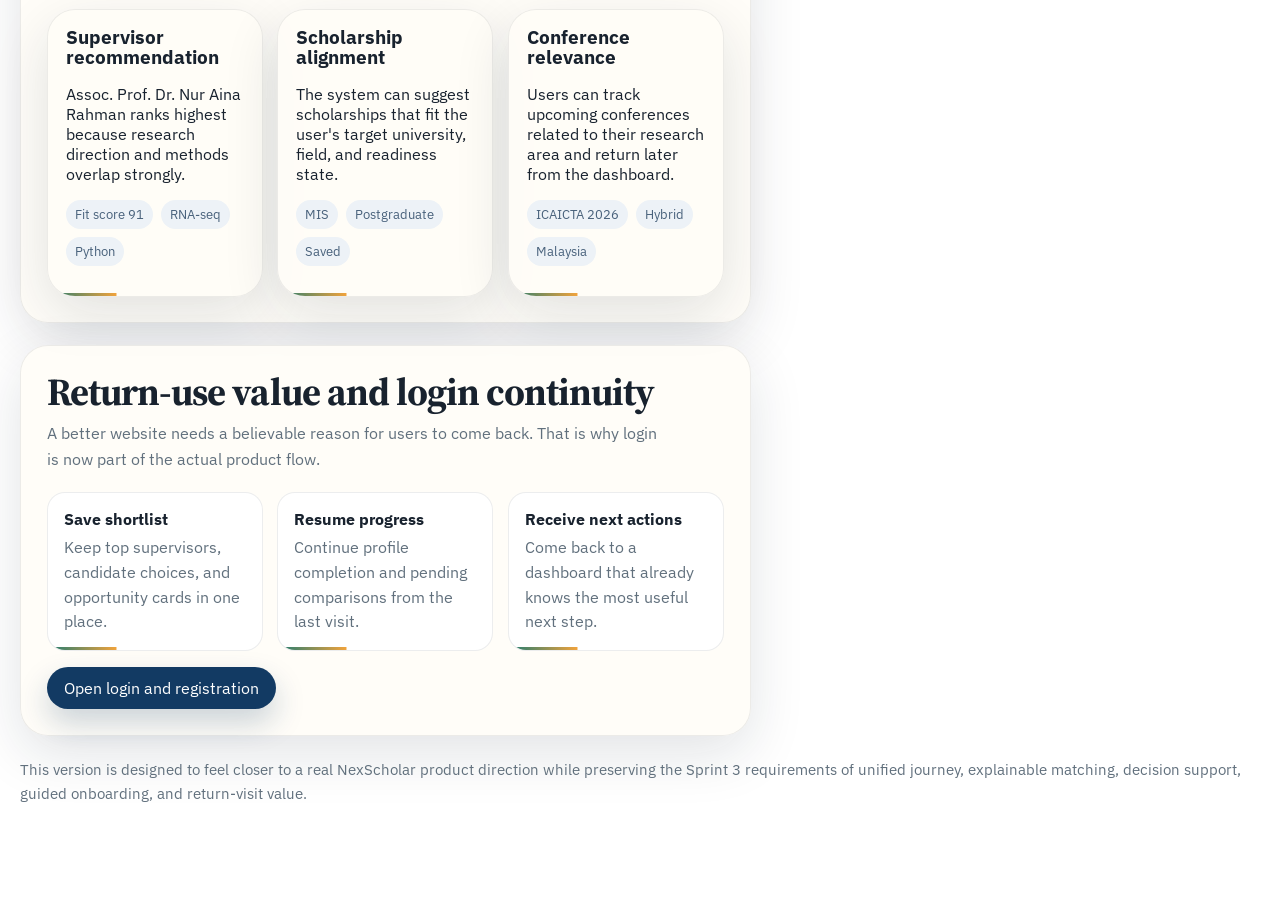
==== commit b32f3c64: "Unify motion across matching comparison onboarding" ====
--- a/index.html
+++ b/index.html
@@ -27,7 +27,7 @@
         <a href="./matching.html">Matching</a>
         <a href="./comparison.html">Compare</a>
         <a href="./onboarding.html">Onboarding</a>
-        <a href="./auth.html">Login</a>
+        <a class="nav-login" href="./auth.html">Login</a>
       </nav>
     </header>
 
--- a/assets/styles.css
+++ b/assets/styles.css
@@ -202,6 +202,17 @@
   box-shadow: 0 14px 30px rgba(18, 58, 99, 0.18);
 }
 
+.nav a.nav-login {
+  background: var(--deep);
+  color: white;
+  border-color: transparent;
+  box-shadow: 0 14px 30px rgba(18, 58, 99, 0.18);
+}
+
+.nav a.nav-login:hover {
+  background: var(--deep-2);
+}
+
 .nav a {
   position: relative;
   overflow: hidden;
@@ -288,6 +299,17 @@
   overflow: hidden;
 }
 
+.hero-copy[data-spotlight]::before {
+  content: "";
+  position: absolute;
+  inset: 0;
+  background:
+    radial-gradient(circle at var(--spot-x, 24%) var(--spot-y, 16%), rgba(255, 255, 255, 0.68), transparent 24%),
+    linear-gradient(180deg, rgba(255, 255, 255, 0.14), transparent 42%);
+  opacity: 0.92;
+  pointer-events: none;
+}
+
 .hero-copy::after {
   content: "";
   position: absolute;
@@ -830,6 +852,22 @@
 
 .status-card p,
 .status-card .caption {
+  color: rgba(255, 255, 255, 0.76);
+}
+
+.status-card .decision-step,
+.status-card .check-tile {
+  background: rgba(255, 255, 255, 0.1);
+  border-color: rgba(255, 255, 255, 0.12);
+}
+
+.status-card .decision-step strong,
+.status-card .check-tile strong {
+  color: white;
+}
+
+.status-card .decision-step .caption,
+.status-card .check-tile .caption {
   color: rgba(255, 255, 255, 0.76);
 }
 
